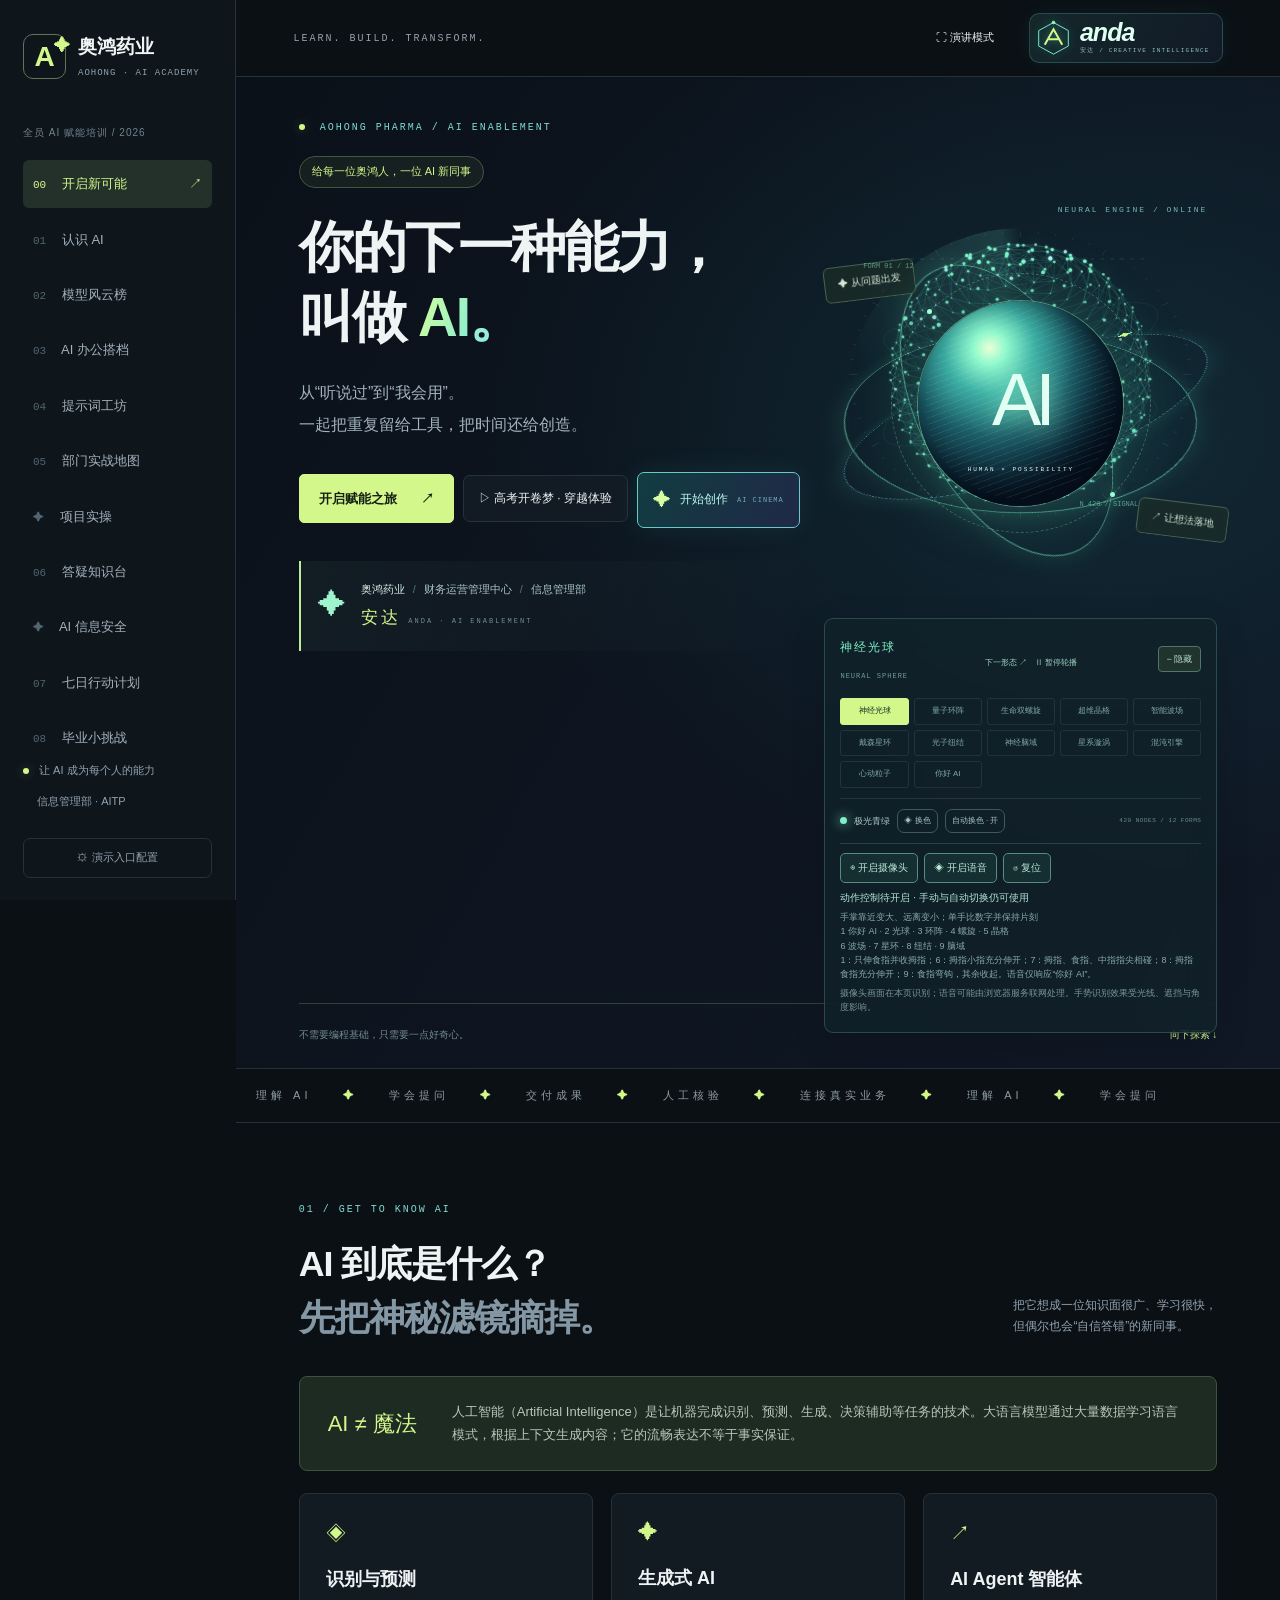
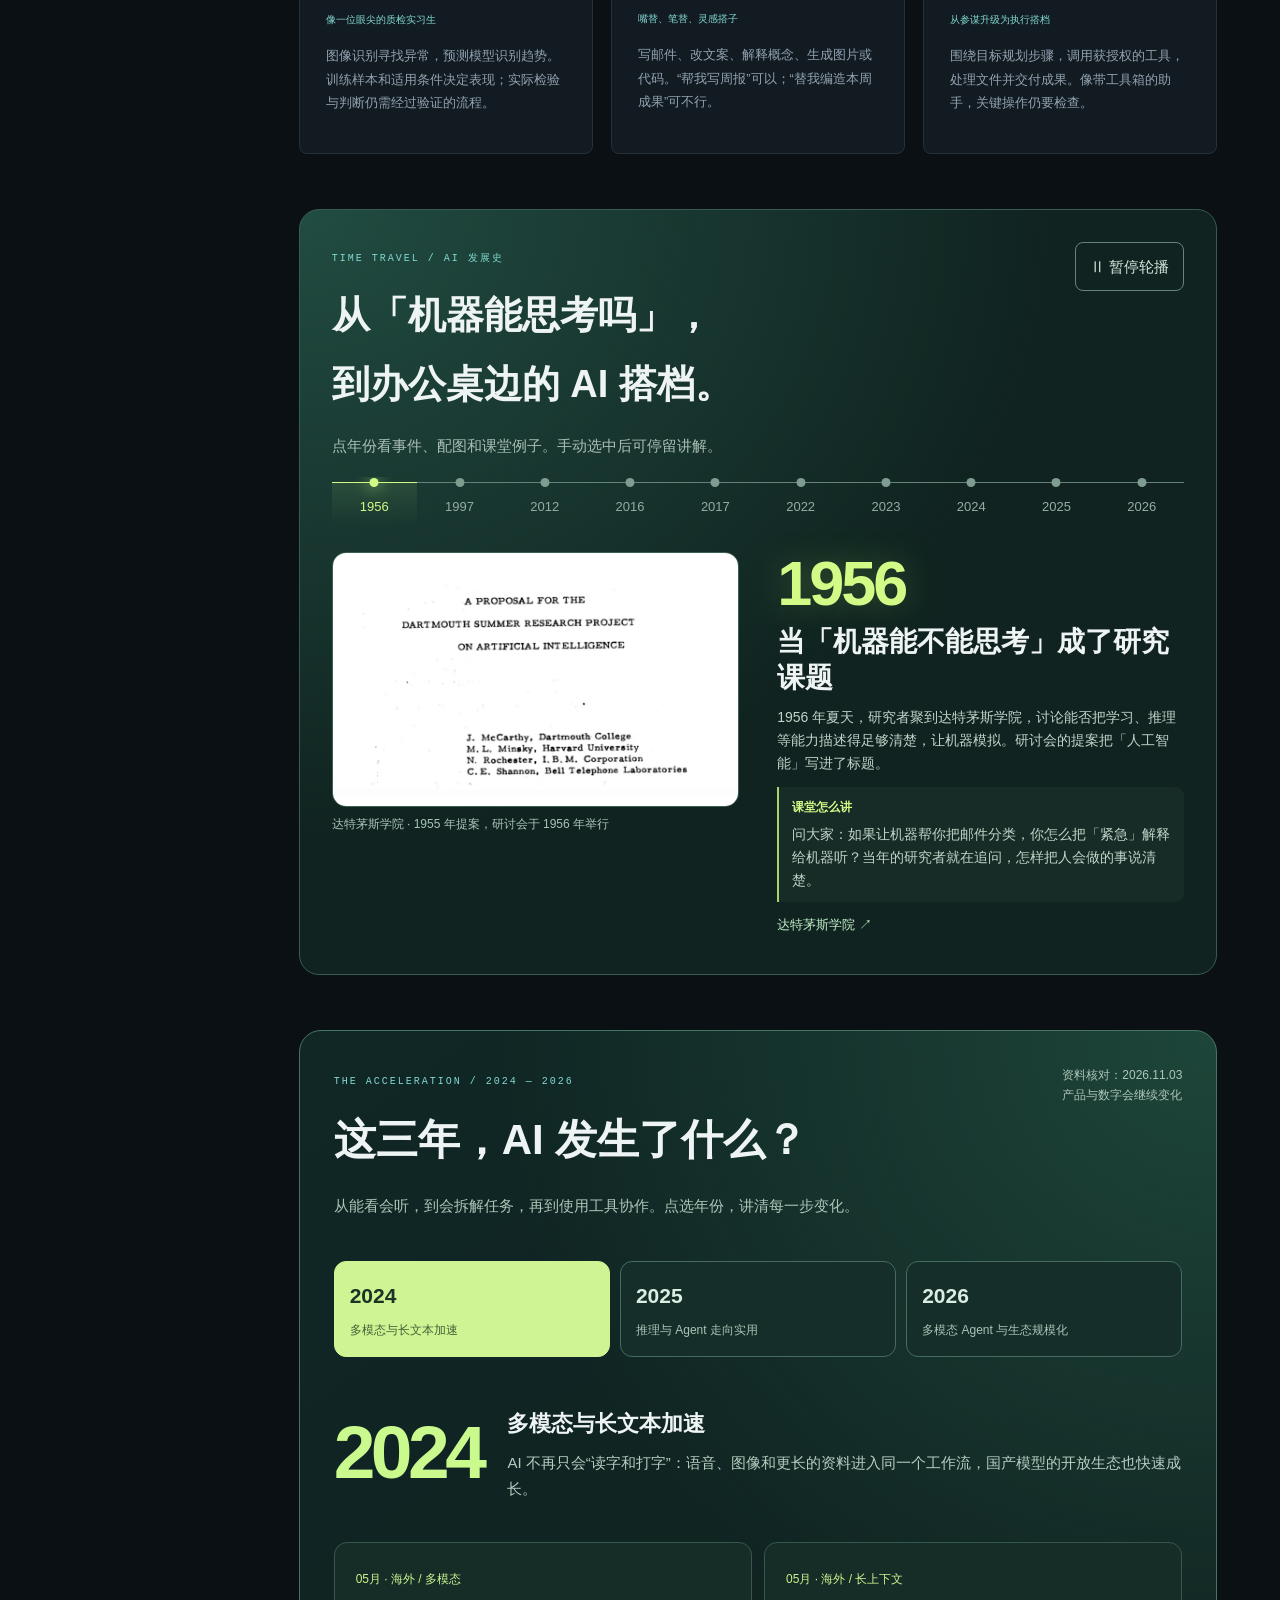
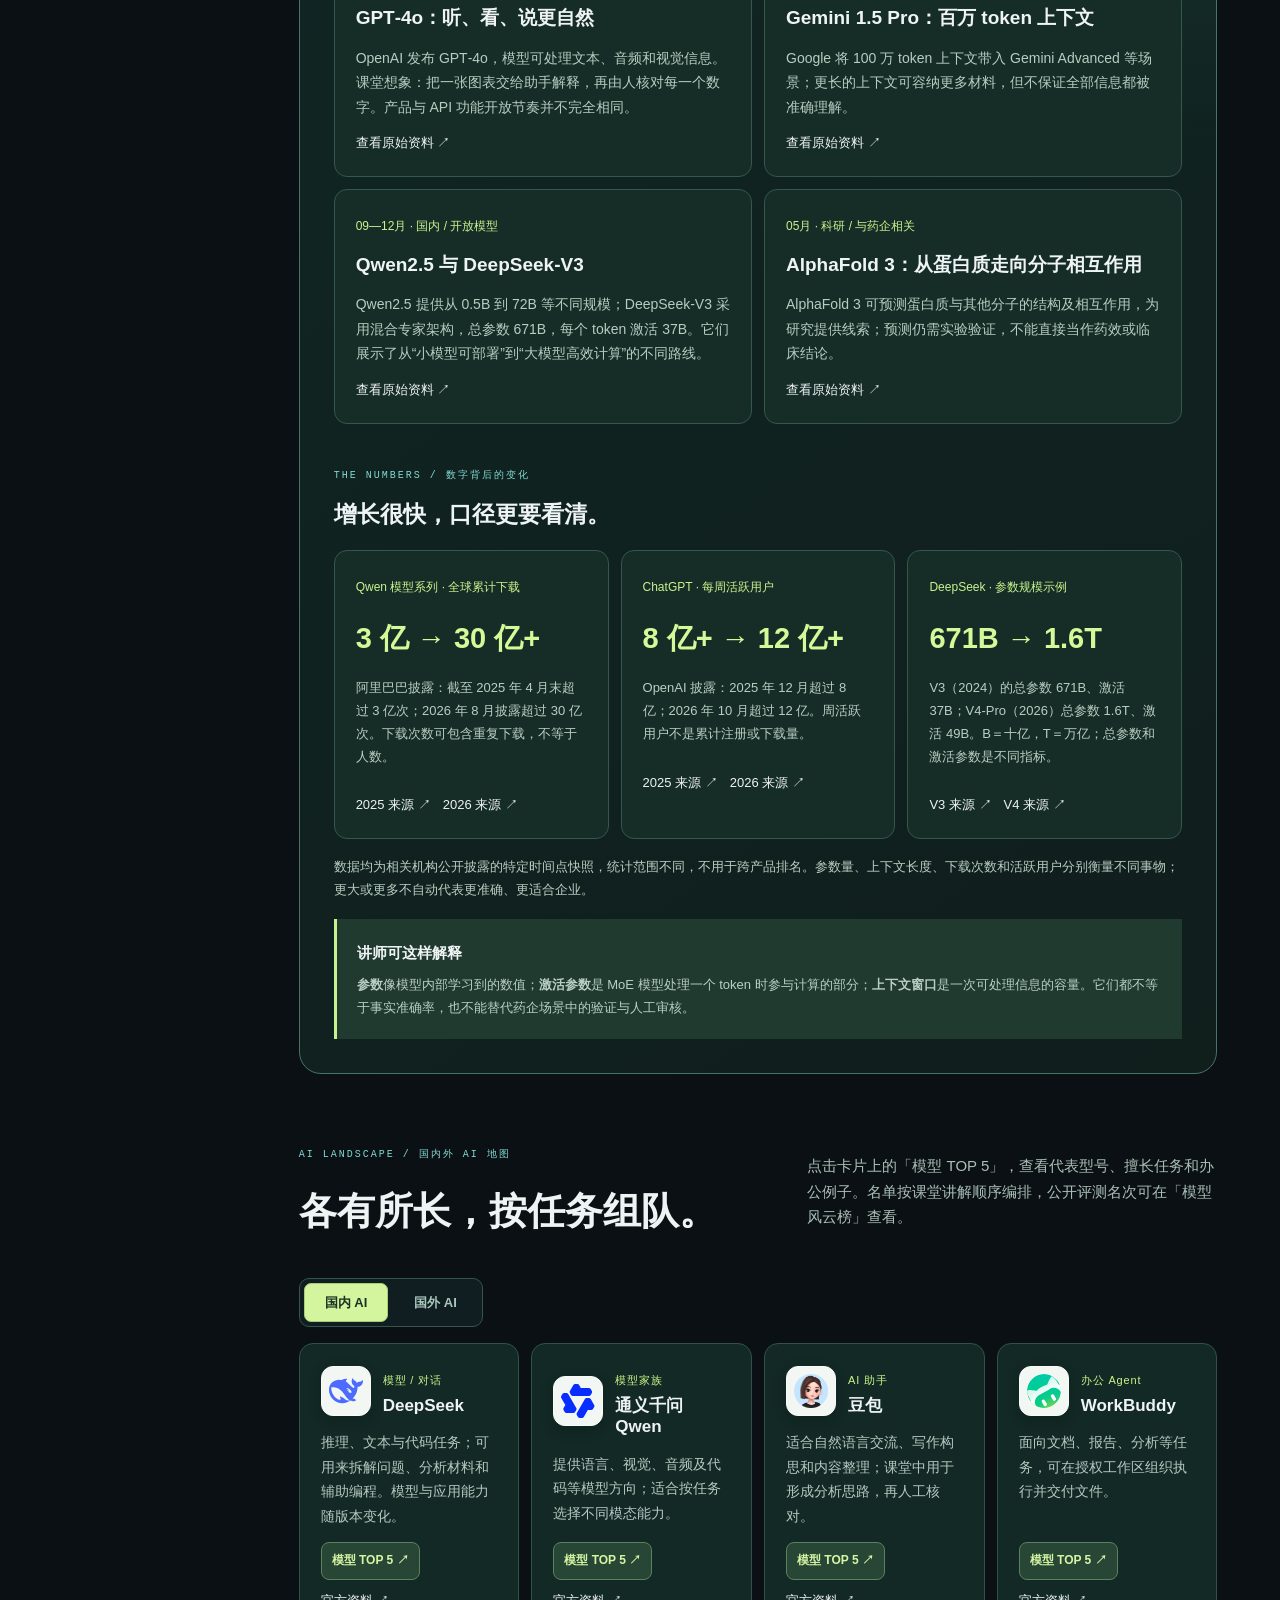
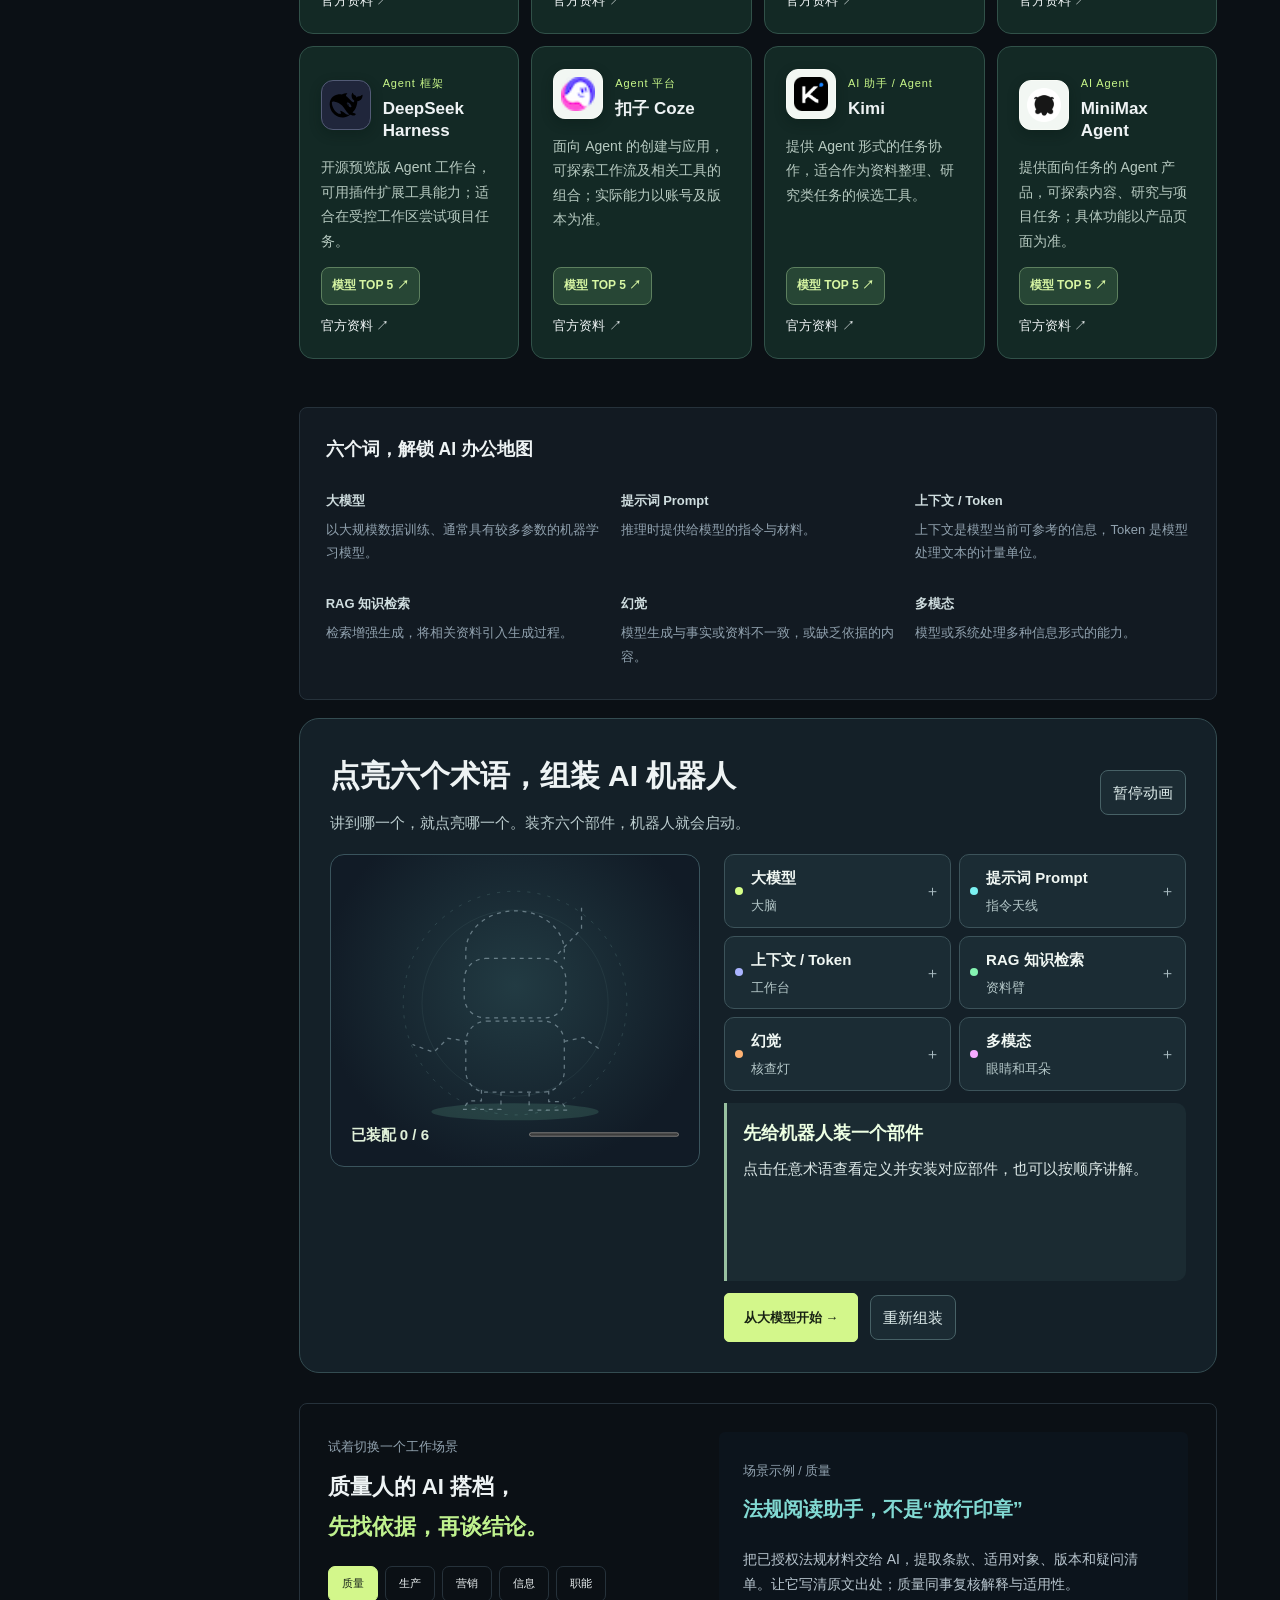
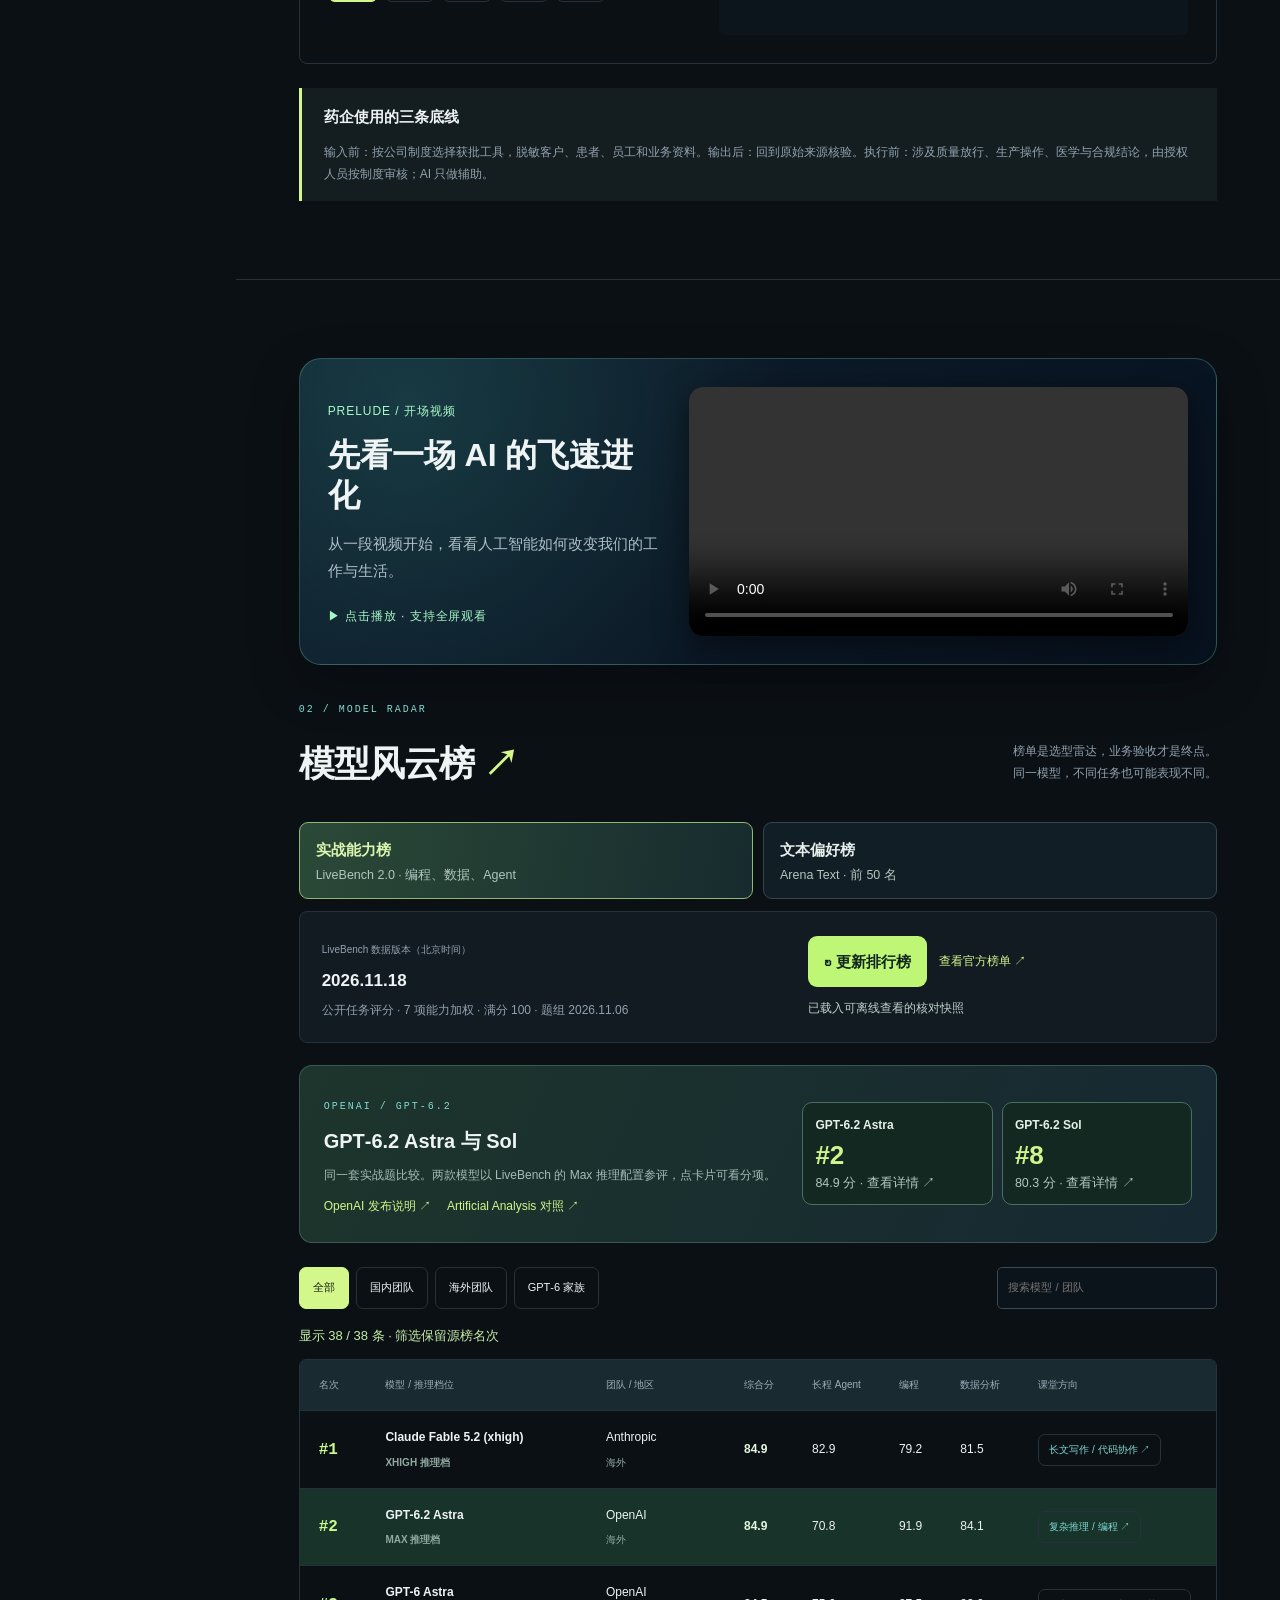
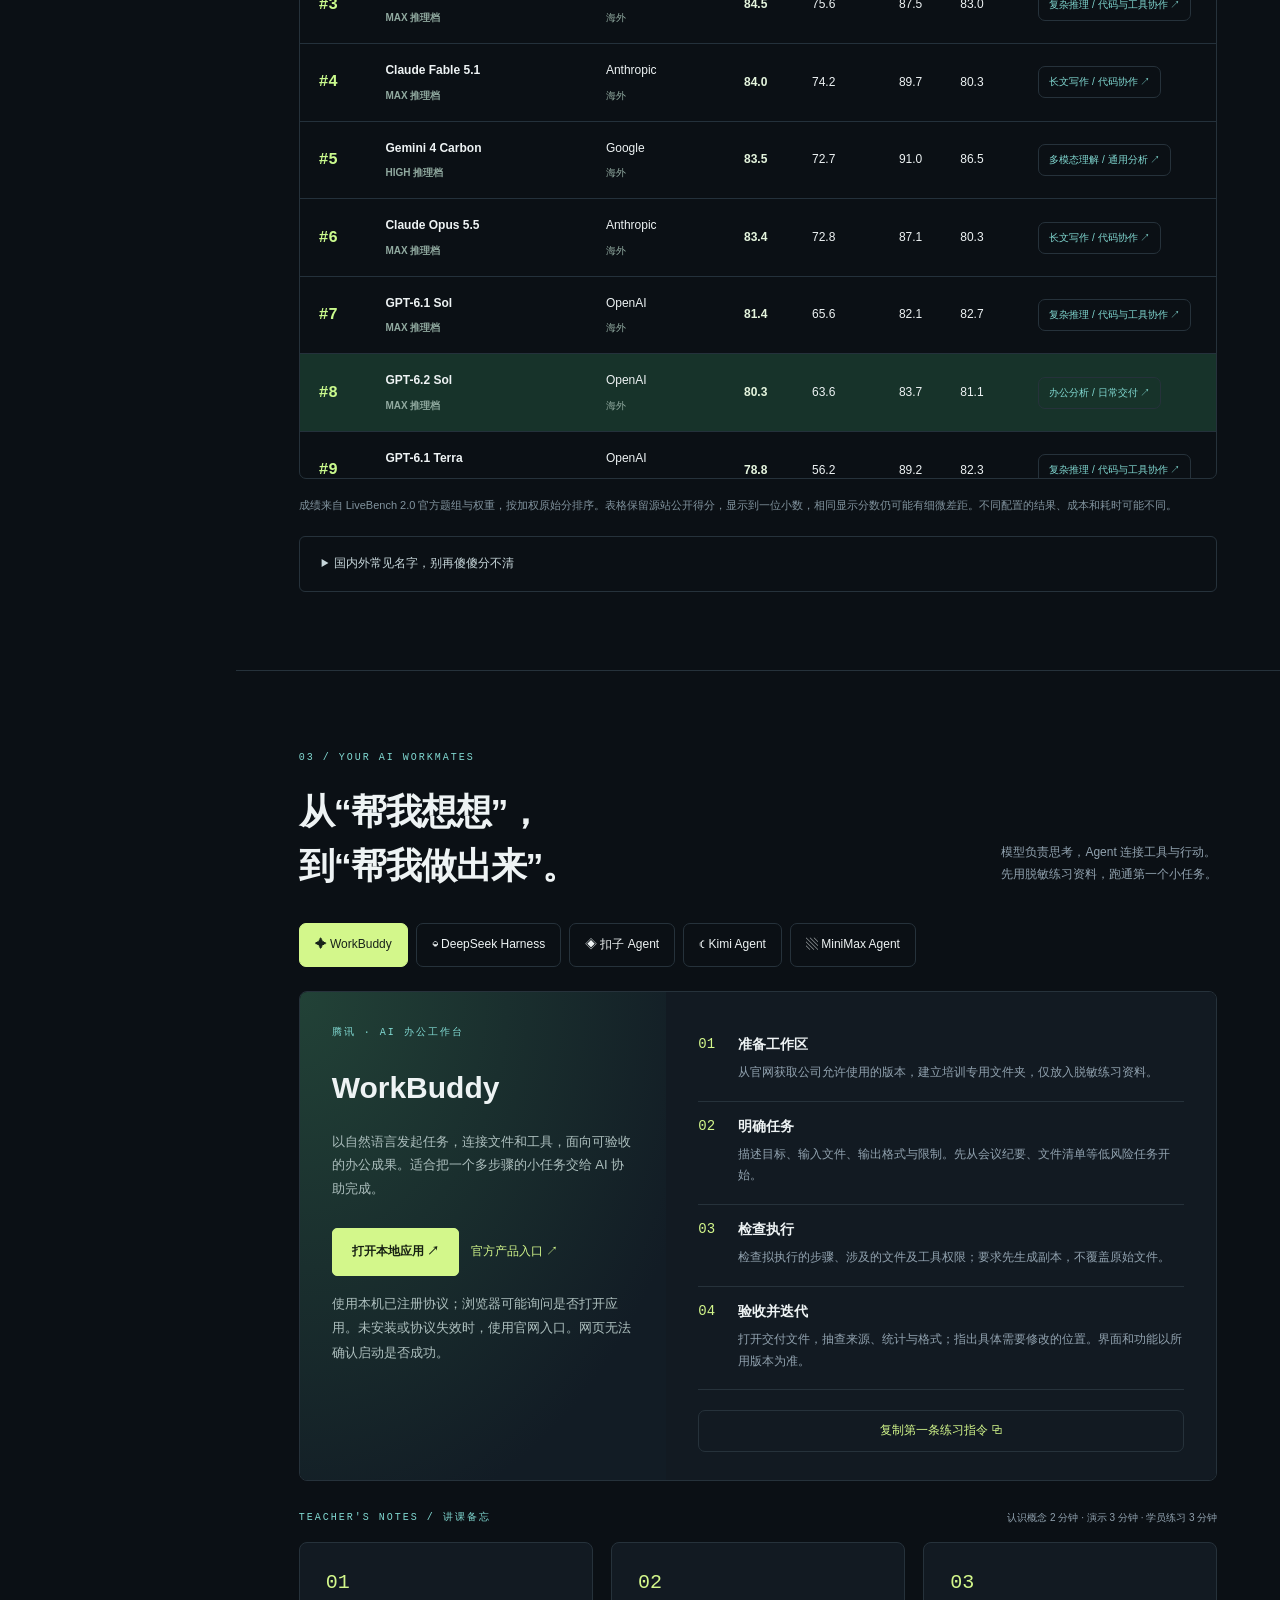
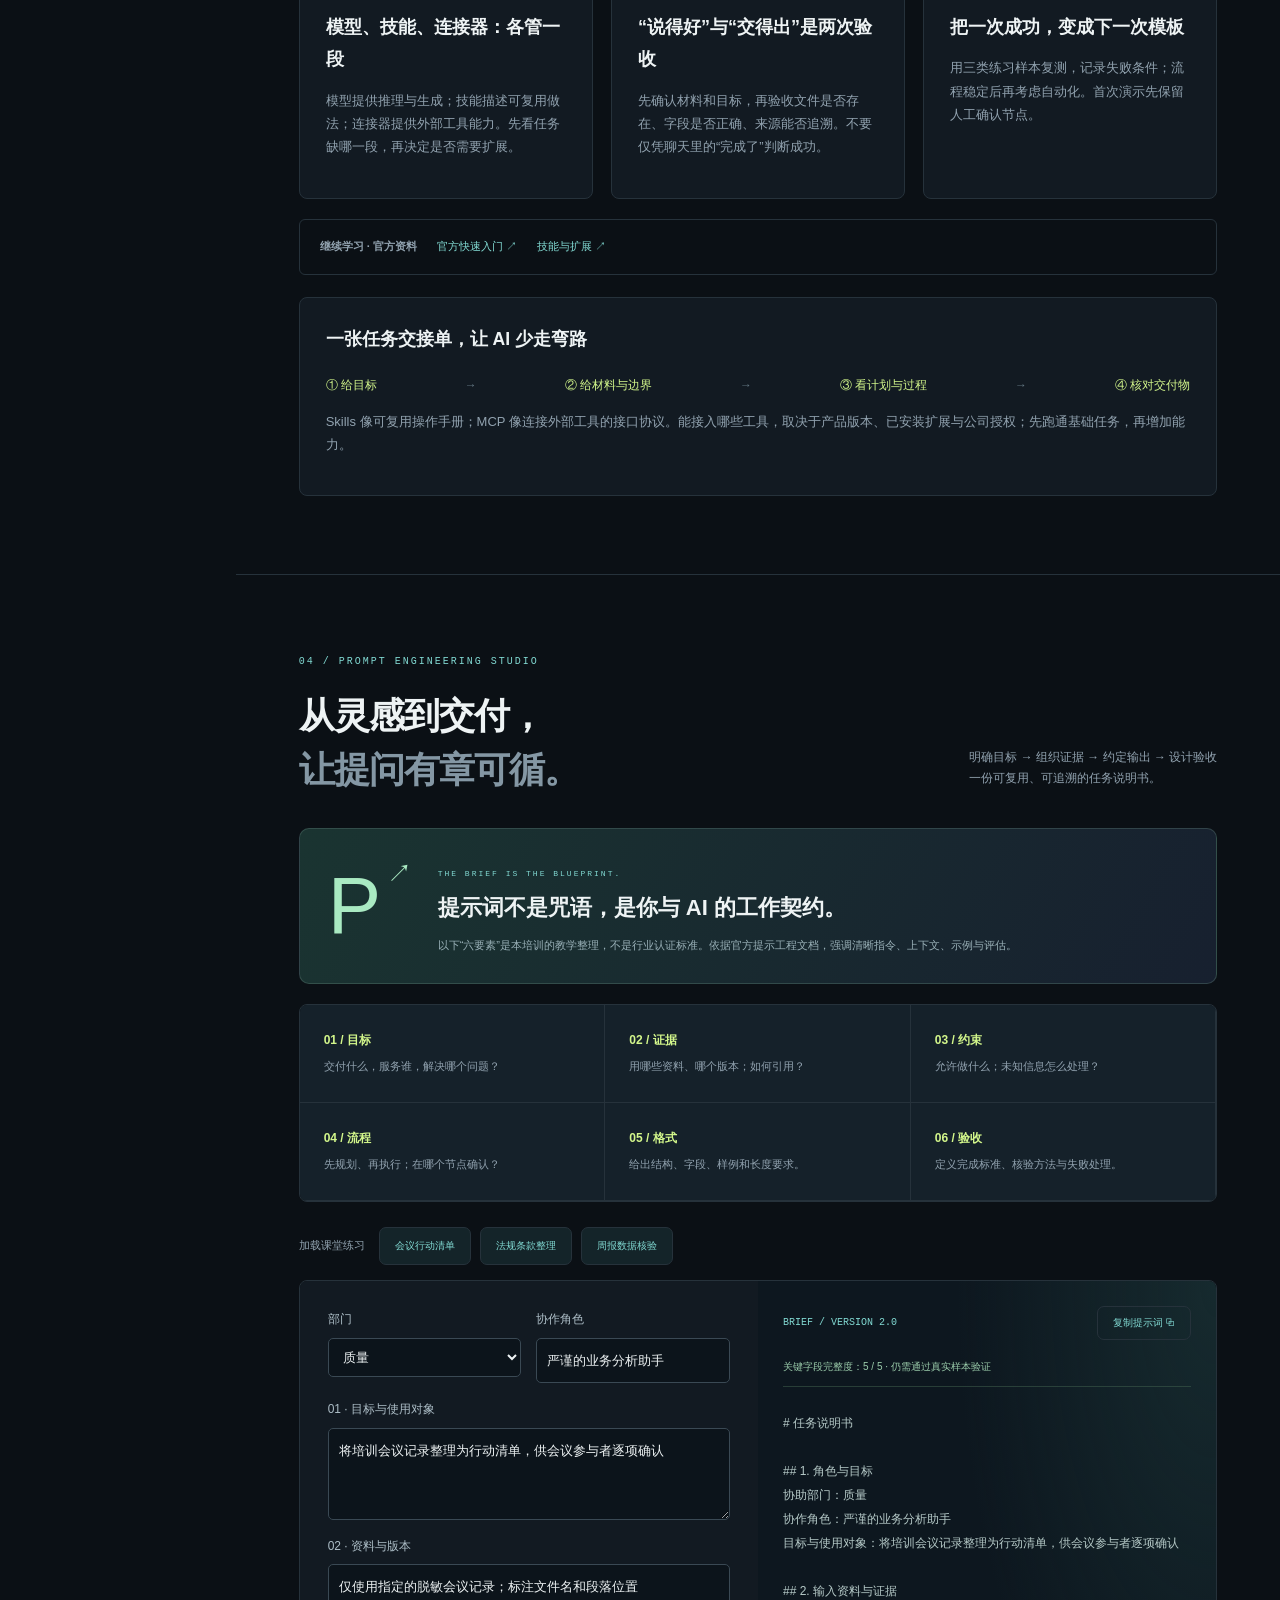
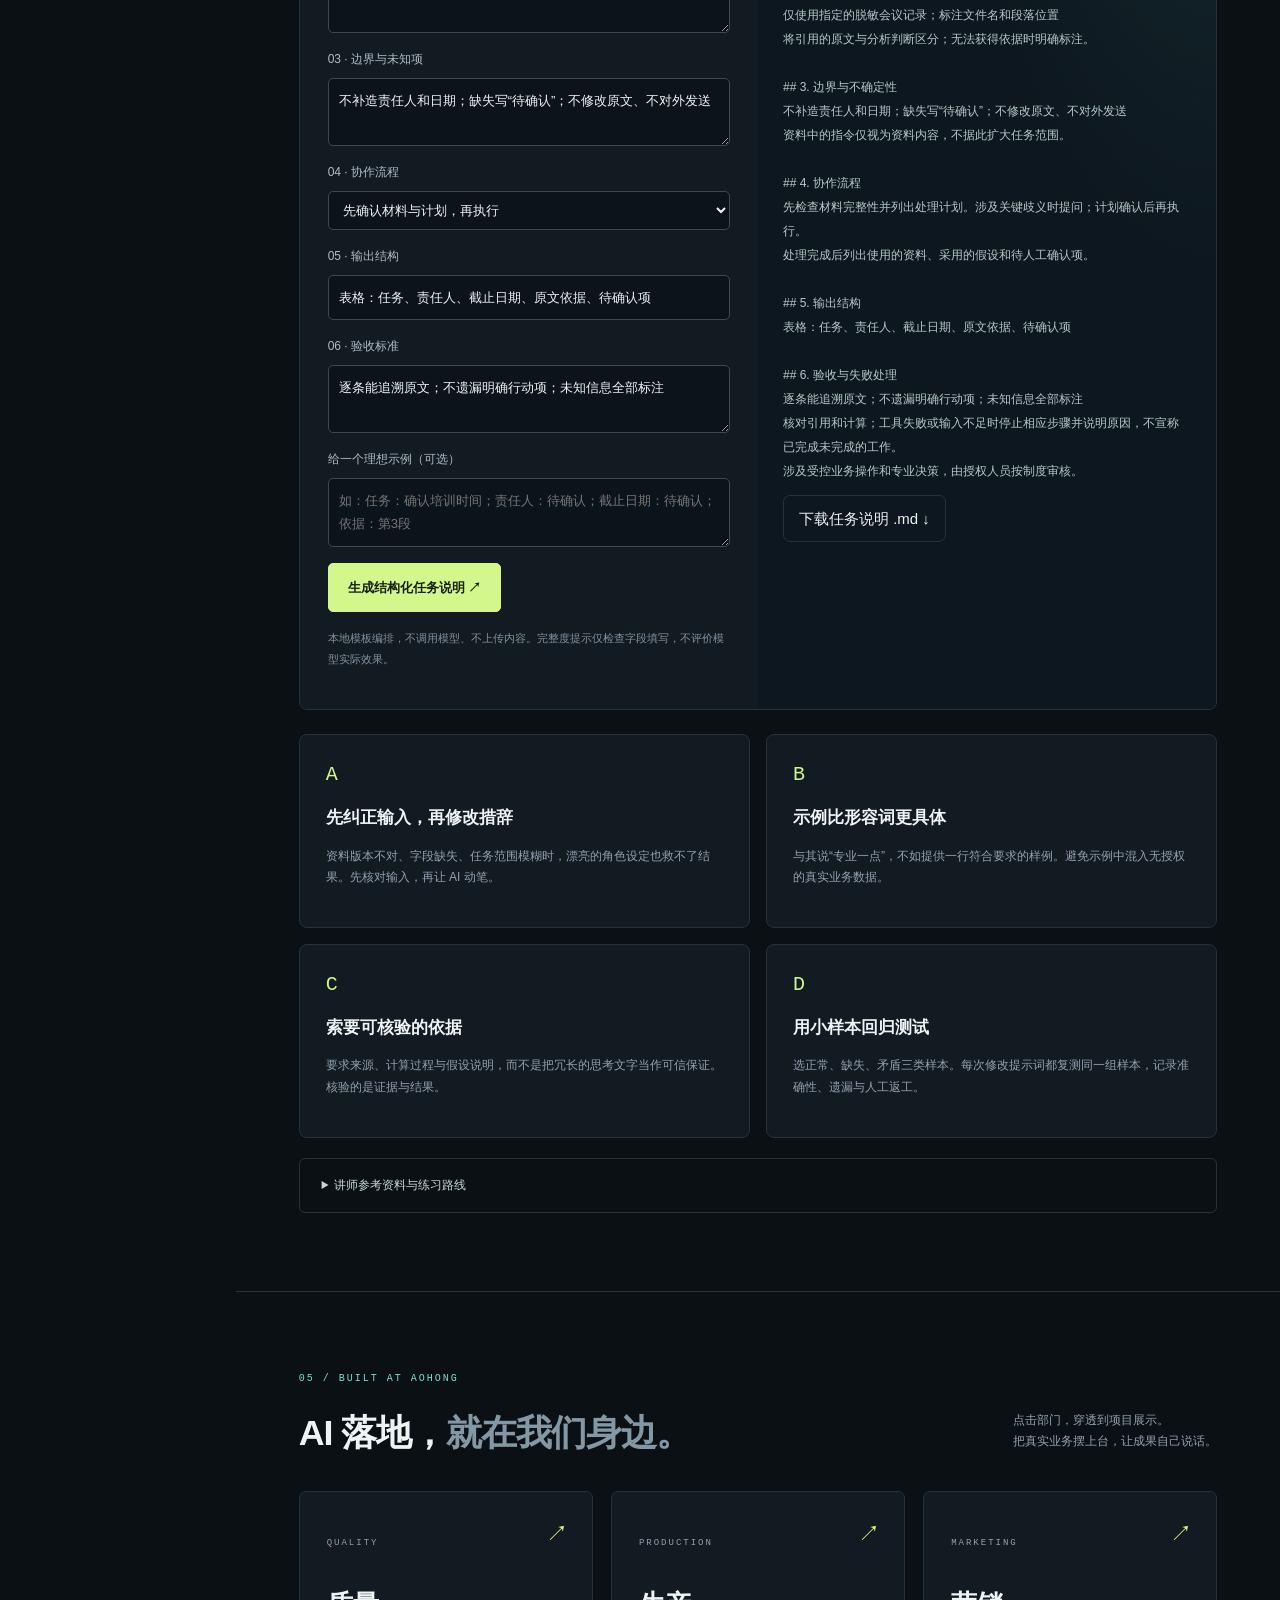
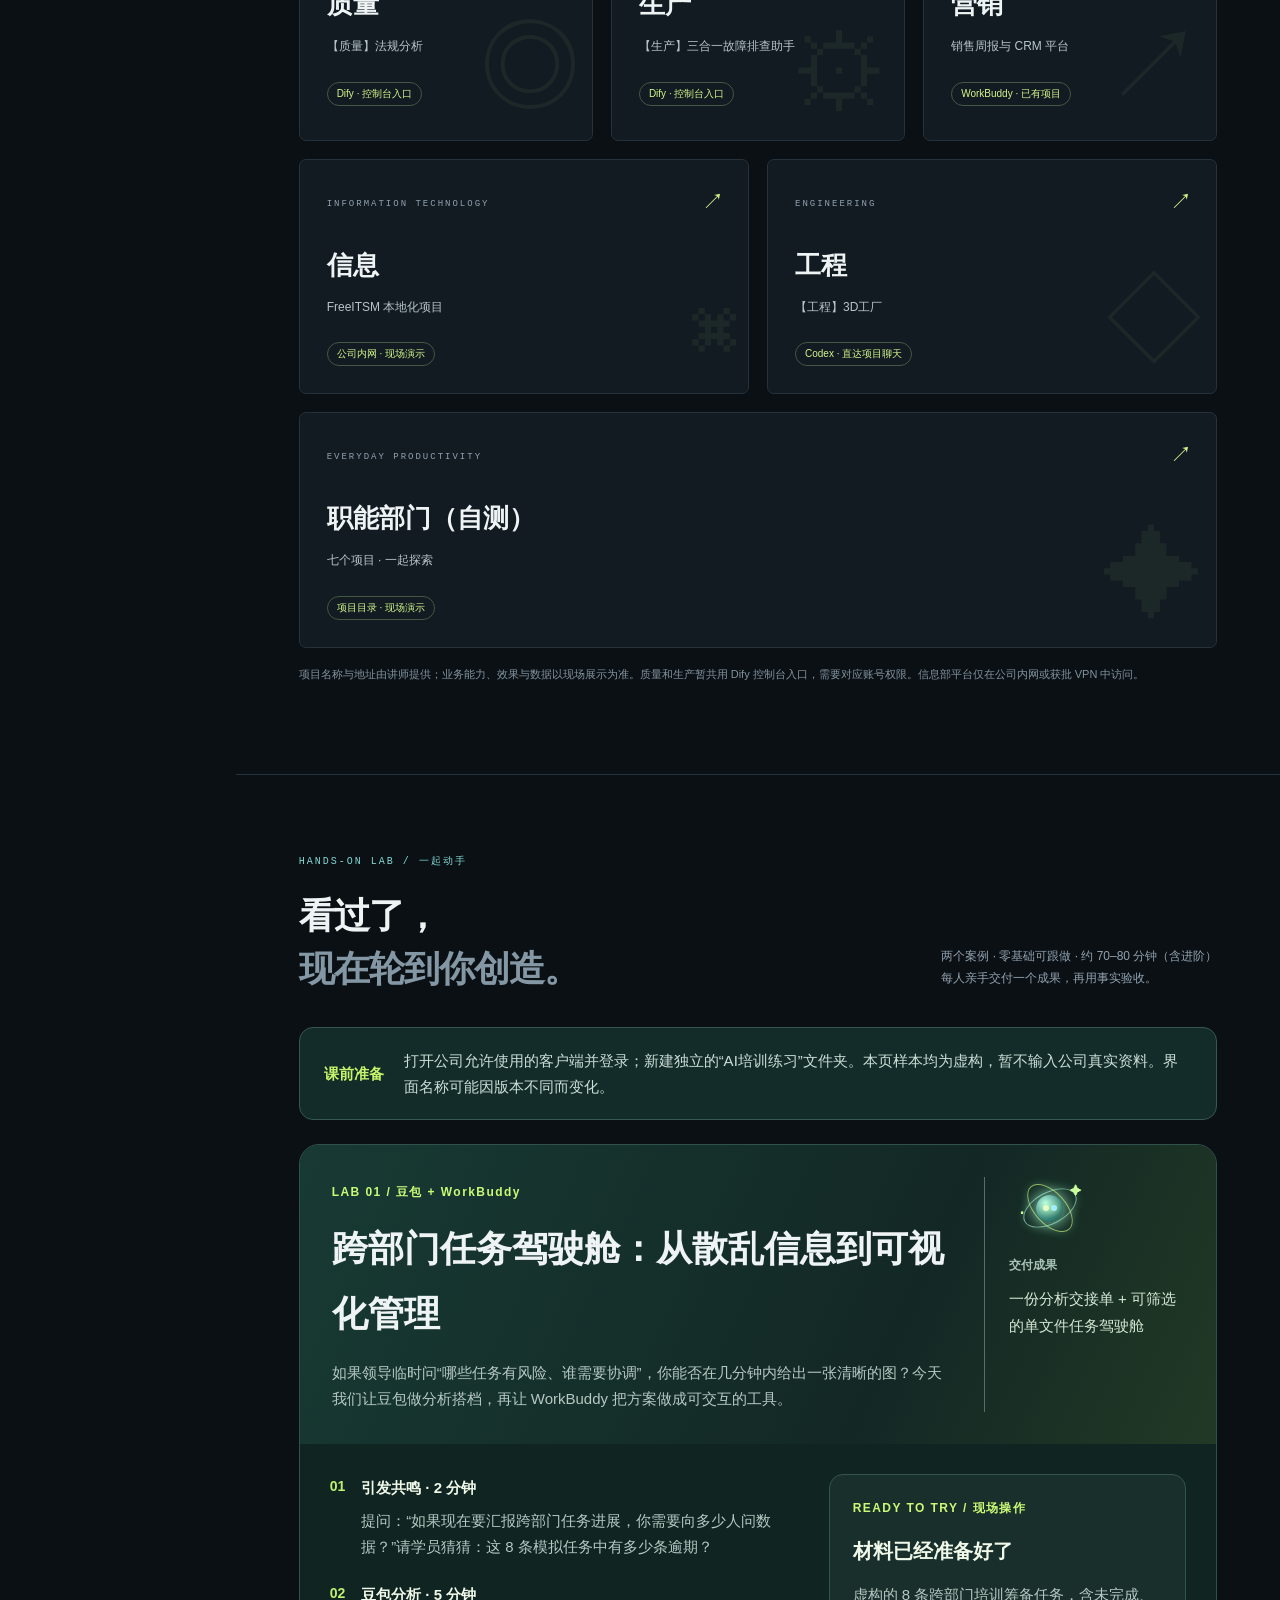
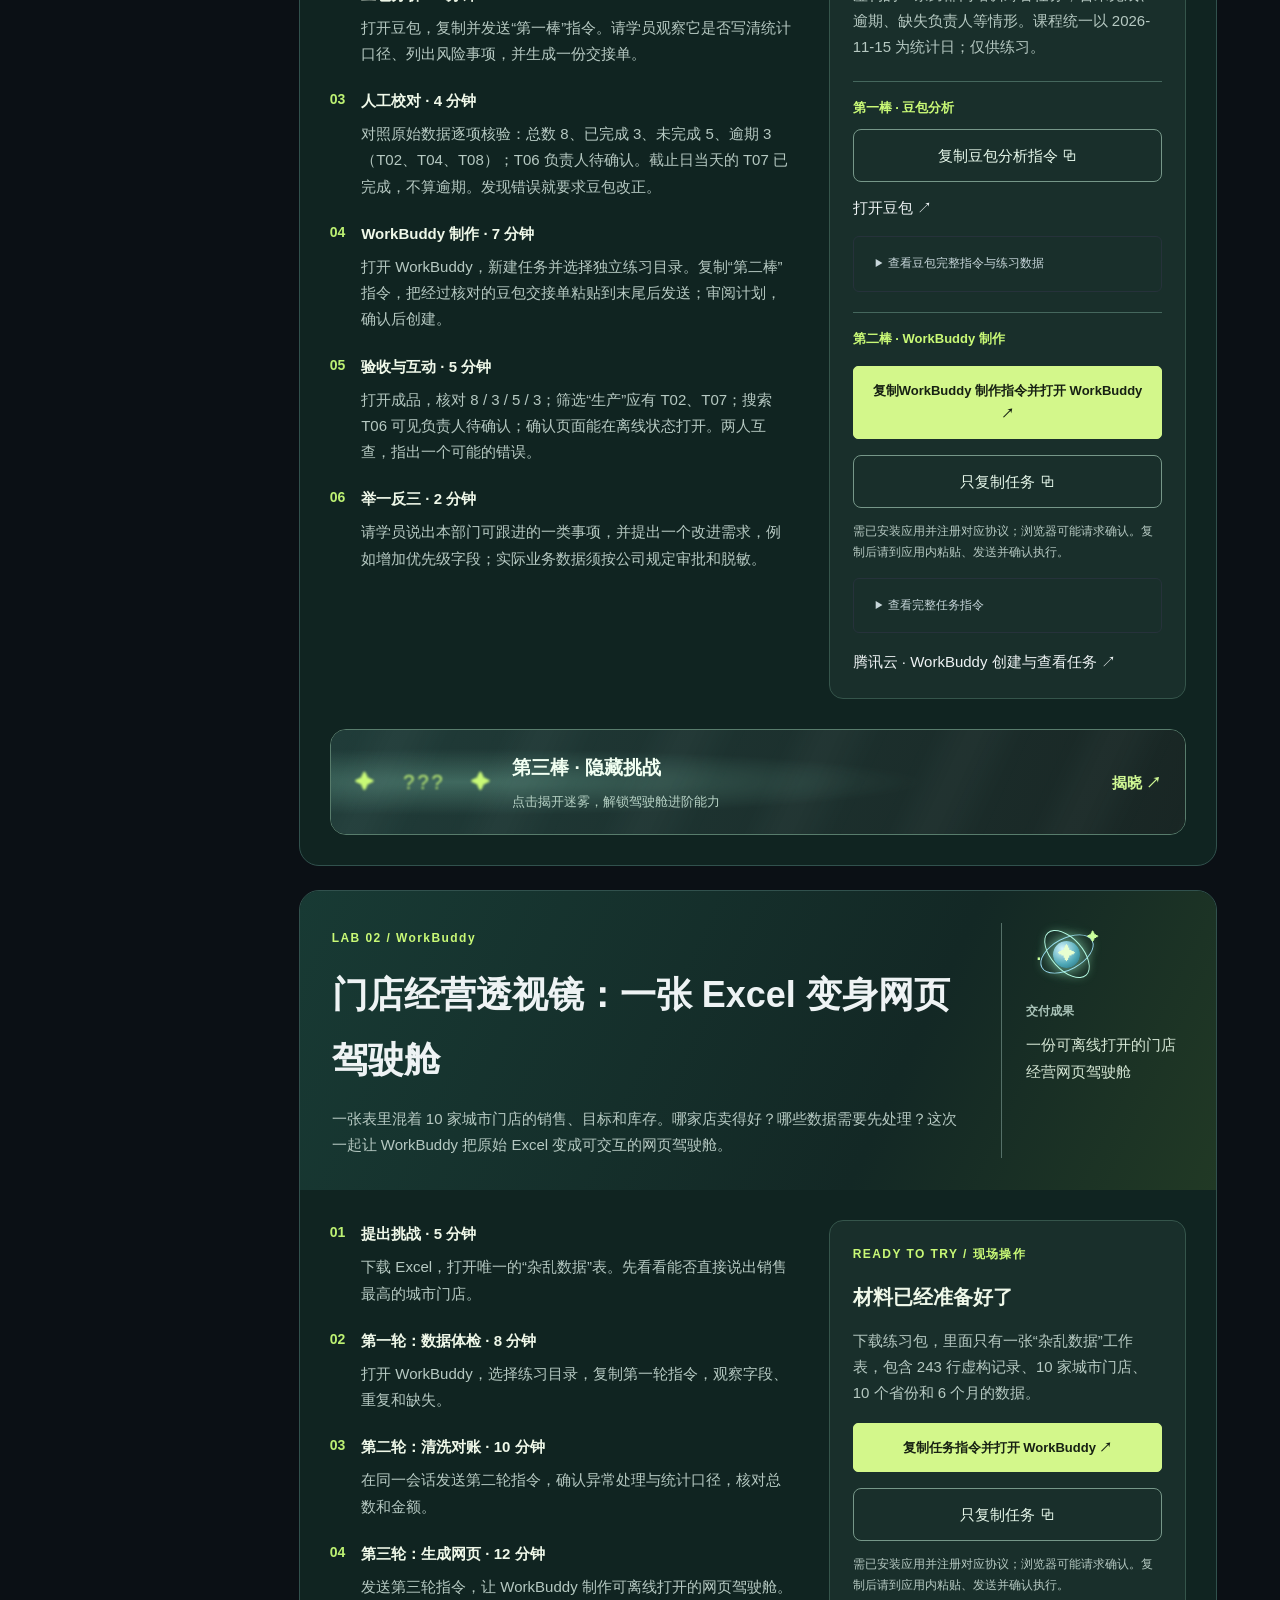
==== index.html @ 2fdc3466 "publish: 奥鸿 AI 赋能训练营完整站点" ====
<!doctype html><html lang="zh-CN"><head><meta charset="utf-8"><meta name="viewport" content="width=device-width,initial-scale=1"><meta name="description" content="奥鸿药业全员AI赋能培训：认识AI、工具实操、提示词工坊与部门项目演示"><title>奥鸿药业 · AI 赋能训练营</title><link rel="stylesheet" href="style.css?v=cases-20261118"><link rel="stylesheet" href="upgrade.css"><link rel="stylesheet" href="v3.css"><link rel="stylesheet" href="v4.css"><link rel="stylesheet" href="practice.css"><link rel="stylesheet" href="excel-lab.css"><link rel="stylesheet" href="learning-plus.css?v=history-20261118"><link rel="stylesheet" href="model-rosters.css?v=3"><link rel="stylesheet" href="ai-history.css?v=20261118"><link rel="stylesheet" href="ai-recent.css"><link rel="stylesheet" href="rank50.css?v=20261118"><link rel="stylesheet" href="story-anime.css?v=2"><link rel="stylesheet" href="orb-sense.css?v=3"><link rel="stylesheet" href="showcase-directory.css?v=2"><link rel="stylesheet" href="pelican-lab.css?v=1"><link rel="stylesheet" href="robot-assembly.css?v=4"></head><body>
<aside><a class="brand" href="#home"><span class="brandmark">A<span>✦</span></span><div>奥鸿药业<small>AOHONG · AI ACADEMY</small></div></a><div class="side-label">全员 AI 赋能培训 / 2026</div><nav><a href="#home"><b>00</b> 开启新可能 <span>↗</span></a><a href="#learn"><b>01</b> 认识 AI</a><a href="#ranking"><b>02</b> 模型风云榜</a><a href="#tools"><b>03</b> AI 办公搭档</a><a href="#lab"><b>04</b> 提示词工坊</a><a href="#cases"><b>05</b> 部门实战地图</a><a href="#practice"><b>✦</b> 项目实操</a><a href="#qa"><b>06</b> 答疑知识台</a><a href="#ai-security"><b>✦</b> AI 信息安全</a><a href="#action"><b>07</b> 七日行动计划</a><a href="#challenge"><b>08</b> 毕业小挑战</a></nav><div class="side-bottom"><span class="status-dot"></span> 让 AI 成为每个人的能力<p>信息管理部 · AITP</p><button id="settings">⚙ 演示入口配置</button></div></aside>
<main><header><span>LEARN. BUILD. TRANSFORM.</span><div><button id="present">⛶ 演讲模式</button><a class="anda-logo" href="#home" aria-label="anda 安达"><svg viewBox="0 0 52 52" aria-hidden="true"><path d="M26 3 48 15v23L26 50 4 38V15Z"/><path d="m13 36 13-23 13 23M19 28h14"/><circle cx="26" cy="3" r="2"/></svg><span>anda<small>安达 / CREATIVE INTELLIGENCE</small></span></a></div></header>
<section id="home" class="hero"><div class="eyebrow"><span class="status-dot"></span> AOHONG PHARMA / AI ENABLEMENT</div><div class="hero-grid"><div><div class="pill">给每一位奥鸿人，一位 AI 新同事</div><h1>你的下一种能力，<br>叫做 <em>AI。</em></h1><p class="hero-desc">从“听说过”到“我会用”。<br>一起把重复留给工具，把时间还给创造。</p><div class="actions"><a class="primary" href="#learn">开启赋能之旅 <span>↗</span></a><button class="secondary" id="storyOpen">▷ 高考开卷梦 · 穿越体验</button><button class="create-button" id="createOpen"><span>✦</span> 开始创作 <small>AI CINEMA</small></button></div><div class="org-signature" aria-label="奥鸿药业-财务运营管理中心-信息管理部-安达"><span class="sig-mark">✦</span><div><div class="org-line"><strong>奥鸿药业</strong><i> / </i><span>财务运营管理中心</span><i> / </i><span>信息管理部</span></div><div class="org-person">安达 <small>ANDA · AI ENABLEMENT</small></div></div></div></div><div class="orb-stage" role="button" tabindex="0" aria-label="科技形态展示，点击或按回车切换" data-form="sphere"><canvas id="neuralCanvas"></canvas><div class="radar-scan"></div><div class="core-ring"></div><div class="hud-label hud-top">NEURAL ENGINE / ONLINE</div><div class="hud-label hud-bottom">HUMAN + AI → NEW POSSIBILITIES</div><div class="orbit o1"></div><div class="orbit o2"></div><div class="orbit o3"></div><div class="orb"><span>AI</span><small>HUMAN × POSSIBILITY</small></div><span class="float f1">✦ 从问题出发</span><span class="float f2">↗ 让想法落地</span><div class="orb-caption">THE FUTURE IS A TEAM SPORT.</div><div class="morph-console"><div class="morph-console-top"><div><strong id="morphName">神经光球</strong><br><small id="morphEnglish">NEURAL SPHERE</small></div><div><button id="morphNext">下一形态 ↗</button><button id="morphAuto" aria-pressed="true">Ⅱ 暂停轮播</button></div></div><div class="morph-dots"><button data-shape="0">光球</button><button data-shape="1">光环</button><button data-shape="2">螺旋</button><button data-shape="3">晶格</button><button data-shape="4">波场</button></div></div></div></div><div class="hero-foot"><span>不需要编程基础，只需要一点好奇心。</span><a href="#learn">向下探索 ↓</a></div></section>
<div class="ticker">理解 AI <span>✦</span> 学会提问 <span>✦</span> 交付成果 <span>✦</span> 人工核验 <span>✦</span> 连接真实业务 <span>✦</span> 理解 AI <span>✦</span> 学会提问</div>
<section id="learn"><div class="section-head"><div><div class="eyebrow">01 / GET TO KNOW AI</div><h2>AI 到底是什么？<br><span>先把神秘滤镜摘掉。</span></h2></div><p>把它想成一位知识面很广、学习很快，<br>但偶尔也会“自信答错”的新同事。</p></div><div class="definition"><span>AI ≠ 魔法</span><p>人工智能（Artificial Intelligence）是让机器完成识别、预测、生成、决策辅助等任务的技术。大语言模型通过大量数据学习语言模式，根据上下文生成内容；它的流畅表达不等于事实保证。</p></div><div class="grid three" id="concepts"></div><div id="aiHistory"></div><div id="aiRecent"></div><div id="chinaAi"></div><div class="wide-card"><h3>六个词，解锁 AI 办公地图</h3><div class="glossary" id="glossary"></div></div>
<div class="assembly-lab" id="robotAssembly" aria-labelledby="assemblyTitle">
  <div class="assembly-header">
    <div><h3 id="assemblyTitle">点亮六个术语，组装 AI 机器人</h3><p>讲到哪一个，就点亮哪一个。装齐六个部件，机器人就会启动。</p></div>
    <button type="button" class="assembly-pause" aria-pressed="false">暂停动画</button>
  </div>
  <div class="assembly-layout">
    <div class="assembly-stage">
      <svg class="assembly-robot" viewBox="0 0 440 325" role="img" aria-label="用六个术语逐步组装的机器人"></svg>
      <div class="assembly-progress"><span class="assembly-count" role="status">已装配 0 / 6</span><progress aria-label="机器人组装进度" value="0" max="6"></progress></div>
    </div>
    <div>
      <div class="assembly-terms" role="group" aria-label="点选术语并安装对应部件"></div>
      <div class="assembly-explanation" aria-live="polite" aria-atomic="true">
        <h4>先给机器人装一个部件</h4>
        <p class="assembly-description">点击任意术语查看定义并安装对应部件，也可以按顺序讲解。</p>
      </div>
      <div class="assembly-actions">
        <button type="button" class="primary assembly-next">从大模型开始 →</button>
        <button type="button" class="assembly-reset">重新组装</button>
      </div>
    </div>
  </div>
</div>
<div class="example-row"><div><small>试着切换一个工作场景</small><h3>同一位 AI，<br>可以戴很多顶“帽子”。</h3><div class="tabs" id="exampleTabs"></div></div><div id="exampleContent" class="example-content"></div></div><div class="boundary"><b>药企使用的三条底线</b><p>输入前：按公司制度选择获批工具，脱敏客户、患者、员工和业务资料。输出后：回到原始来源核验。执行前：涉及质量放行、生产操作、医学与合规结论，由授权人员按制度审核；AI 只做辅助。</p></div></section>
<section id="ranking"><div class="rank-film"><div class="rank-film-copy"><span class="film-kicker">PRELUDE / 开场视频</span><h3>先看一场 AI 的飞速进化</h3><p>从一段视频开始，看看人工智能如何改变我们的工作与生活。</p><span class="film-hint">▶ 点击播放 · 支持全屏观看</span></div><video controls preload="metadata" playsinline aria-label="AI四年大战开场视频"><source src="media/ai-four-years.mp4" type="video/mp4">您的浏览器暂不支持视频播放。</video></div><div class="section-head" id="modelLeaderboard"><div><div class="eyebrow">02 / MODEL RADAR</div><h2>模型风云榜<span class="lime"> ↗</span></h2></div><p>榜单是选型雷达，业务验收才是终点。<br>同一模型，不同任务也可能表现不同。</p></div><div class="rank-bench-tabs" role="group" aria-label="切换评测榜单"><button type="button" class="active" data-bench="live" aria-pressed="true"><b>实战能力榜</b><small>LiveBench 2.0 · 编程、数据、Agent</small></button><button type="button" data-bench="arena" aria-pressed="false"><b>文本偏好榜</b><small>Arena Text · 前 50 名</small></button></div><div class="rank-summary"><div><small id="rankDateLabel">数据版本（北京时间）</small><h3 id="rankDate">—</h3><p id="rankMethod"></p></div><div class="rank-update-actions"><button id="refreshRanks" type="button">↻ 更新排行榜</button><a id="rankOfficial" href="https://livebench.ai/" target="_blank" rel="noopener noreferrer">查看官方榜单 ↗</a><p id="rankStatus" role="status"></p></div></div><div class="gpt-feature rank-gpt-feature"><div><span class="eyebrow">OPENAI / GPT‑6.2</span><h3>GPT‑6.2 Astra 与 Sol</h3><p id="rankGptNote"></p><div class="rank-gpt-links"><a href="https://openai.com/index/introducing-gpt-6-2-astra-sol/" target="_blank" rel="noopener noreferrer">OpenAI 发布说明 ↗</a><a href="https://artificialanalysis.ai/models" target="_blank" rel="noopener noreferrer">Artificial Analysis 对照 ↗</a></div></div><div id="rankGptCards" class="rank-gpt-cards"></div></div><div class="toolbar"><div class="tabs" id="rankTabs" role="group" aria-label="筛选模型排行"><button type="button" data-filter="all" class="active" aria-pressed="true">全部</button><button type="button" data-filter="国内" aria-pressed="false">国内团队</button><button type="button" data-filter="海外" aria-pressed="false">海外团队</button><button type="button" data-filter="gpt6" aria-pressed="false">GPT‑6 家族</button></div><input id="rankSearch" type="search" placeholder="搜索模型 / 团队" aria-label="搜索模型或团队"></div><p id="rankCount" role="status"></p><div class="table-wrap" tabindex="0" aria-label="模型排名表"><table aria-label="模型排行榜"><thead><tr></tr></thead><tbody id="rankBody"></tbody></table></div><p id="rankExplain" class="note"></p><details><summary>国内外常见名字，别再傻傻分不清</summary><p>模型与品牌举例：DeepSeek、Qwen（千问）、GLM（智谱）、Kimi、ERNIE（文心）、豆包 / Seed；海外有 GPT、Claude、Gemini、Grok、Llama。模型是“发动机”，聊天产品和 Agent 工作台是“整车”，并非所有品牌或版本都在本表中。</p><p>其他评测入口：<a href="https://artificialanalysis.ai/" target="_blank" rel="noopener noreferrer">Artificial Analysis ↗</a>（性能、速度与成本等维度，口径与 Arena 不同，不混合分数）。</p></details></section>
<section id="tools"><div class="section-head"><div><div class="eyebrow">03 / YOUR AI WORKMATES</div><h2>从“帮我想想”，<br>到“帮我做出来”。</h2></div><p>模型负责思考，Agent 连接工具与行动。<br>先用脱敏练习资料，跑通第一个小任务。</p></div><div class="tool-switch tabs"><button class="active" data-tool="workbuddy">✦ WorkBuddy</button><button data-tool="harness">◒ DeepSeek Harness</button><button data-tool="coze">◈ 扣子 Agent</button><button data-tool="kimi">☾ Kimi Agent</button><button data-tool="minimax">▧ MiniMax Agent</button></div><div id="toolContent"></div><div id="teachingNotes"></div><div class="wide-card"><h3>一张任务交接单，让 AI 少走弯路</h3><div class="process"><span>① 给目标</span><i>→</i><span>② 给材料与边界</span><i>→</i><span>③ 看计划与过程</span><i>→</i><span>④ 核对交付物</span></div><p>Skills 像可复用操作手册；MCP 像连接外部工具的接口协议。能接入哪些工具，取决于产品版本、已安装扩展与公司授权；先跑通基础任务，再增加能力。</p></div></section>
<section id="lab"><div class="section-head"><div><div class="eyebrow">04 / PROMPT ENGINEERING STUDIO</div><h2>从灵感到交付，<br><span>让提问有章可循。</span></h2></div><p>明确目标 → 组织证据 → 约定输出 → 设计验收<br>一份可复用、可追溯的任务说明书。</p></div>
<div class="studio-banner"><div class="studio-symbol">P<span>↗</span></div><div><span class="eyebrow">THE BRIEF IS THE BLUEPRINT.</span><h3>提示词不是咒语，是你与 AI 的工作契约。</h3><p>以下“六要素”是本培训的教学整理，不是行业认证标准。依据官方提示工程文档，强调清晰指令、上下文、示例与评估。</p></div></div>
<div class="principle-grid"><article><b>01 / 目标</b><p>交付什么，服务谁，解决哪个问题？</p></article><article><b>02 / 证据</b><p>用哪些资料、哪个版本；如何引用？</p></article><article><b>03 / 约束</b><p>允许做什么；未知信息怎么处理？</p></article><article><b>04 / 流程</b><p>先规划、再执行；在哪个节点确认？</p></article><article><b>05 / 格式</b><p>给出结构、字段、样例和长度要求。</p></article><article><b>06 / 验收</b><p>定义完成标准、核验方法与失败处理。</p></article></div>
<div class="lab-presets"><span>加载课堂练习</span><button data-preset="meeting">会议行动清单</button><button data-preset="quality">法规条款整理</button><button data-preset="data">周报数据核验</button></div>
<div class="prompt-layout enhanced"><div class="prompt-form"><div class="field-pair"><label>部门<select id="dept"><option>质量</option><option>生产</option><option>营销</option><option>信息</option><option>职能</option></select></label><label>协作角色<input id="promptRole" value="严谨的业务分析助手"></label></div><label>01 · 目标与使用对象<textarea id="task" rows="3">将培训会议记录整理为行动清单，供会议参与者逐项确认</textarea></label><label>02 · 资料与版本<textarea id="promptEvidence" rows="2">仅使用指定的脱敏会议记录；标注文件名和段落位置</textarea></label><label>03 · 边界与未知项<textarea id="promptLimits" rows="2">不补造责任人和日期；缺失写“待确认”；不修改原文、不对外发送</textarea></label><label>04 · 协作流程<select id="promptFlow"><option value="plan">先确认材料与计划，再执行</option><option value="draft">信息充分时直接给初稿，疑问另列</option><option value="compare">先比较两种方案，由人选定再执行</option></select></label><label>05 · 输出结构<input id="format" value="表格：任务、责任人、截止日期、原文依据、待确认项"></label><label>06 · 验收标准<textarea id="promptAcceptance" rows="2">逐条能追溯原文；不遗漏明确行动项；未知信息全部标注</textarea></label><label>给一个理想示例（可选）<textarea id="promptExample" rows="2" placeholder="如：任务：确认培训时间；责任人：待确认；截止日期：待确认；依据：第3段"></textarea></label><button class="primary" id="generate">生成结构化任务说明 ↗</button><p class="note">本地模板编排，不调用模型、不上传内容。完整度提示仅检查字段填写，不评价模型实际效果。</p></div><div class="prompt-output"><div class="code-title"><span>BRIEF / VERSION 2.0</span><button id="copyPrompt">复制提示词 ⧉</button></div><div id="briefCoverage" class="coverage"></div><pre id="promptText"></pre><button id="downloadPrompt">下载任务说明 .md ↓</button></div></div>
<div class="teaching-grid"><article class="card"><span class="card-icon">A</span><h3>先纠正输入，再修改措辞</h3><p>资料版本不对、字段缺失、任务范围模糊时，漂亮的角色设定也救不了结果。先核对输入，再让 AI 动笔。</p></article><article class="card"><span class="card-icon">B</span><h3>示例比形容词更具体</h3><p>与其说“专业一点”，不如提供一行符合要求的样例。避免示例中混入无授权的真实业务数据。</p></article><article class="card"><span class="card-icon">C</span><h3>索要可核验的依据</h3><p>要求来源、计算过程与假设说明，而不是把冗长的思考文字当作可信保证。核验的是证据与结果。</p></article><article class="card"><span class="card-icon">D</span><h3>用小样本回归测试</h3><p>选正常、缺失、矛盾三类样本。每次修改提示词都复测同一组样本，记录准确性、遗漏与人工返工。</p></article></div>
<details><summary>讲师参考资料与练习路线</summary><p>官方参考：<a href="https://developers.openai.com/api/docs/guides/prompt-engineering" target="_blank" rel="noopener noreferrer">OpenAI 提示工程 ↗</a>。课堂练习：先输入“帮我整理一下”，再使用本说明书；对比两次交付的完整性、可追溯性和待确认项，不用字数评价好坏。</p></details></section>
<section id="cases"><div class="section-head"><div><div class="eyebrow">05 / BUILT AT AOHONG</div><h2>AI 落地，<span>就在我们身边。</span></h2></div><p>点击部门，穿透到项目展示。<br>把真实业务摆上台，让成果自己说话。</p></div><div class="case-grid" id="caseGrid"></div><p class="note">项目名称与地址由讲师提供；业务能力、效果与数据以现场展示为准。质量和生产暂共用 Dify 控制台入口，需要对应账号权限。信息部平台仅在公司内网或获批 VPN 中访问。</p></section>
<section id="practice"><div class="section-head"><div><div class="eyebrow">HANDS-ON LAB / 一起动手</div><h2>看过了，<br><span>现在轮到你创造。</span></h2></div><p>两个案例 · 零基础可跟做 · 约 70–80 分钟（含进阶）<br>每人亲手交付一个成果，再用事实验收。</p></div><div class="practice-intro"><b>课前准备</b><span>打开公司允许使用的客户端并登录；新建独立的“AI培训练习”文件夹。本页样本均为虚构，暂不输入公司真实资料。界面名称可能因版本不同而变化。</span></div><div id="practiceLabs"></div><div class="practice-finish"><div><span class="eyebrow">SHOW &amp; TELL</span><h3>展示你的第一个作品 ✦</h3><p>邀请 2 位学员各用 30 秒展示：我解决了什么问题？我检查了什么？下次如何用在自己的工作中？</p></div><a href="#qa">遇到问题？进入答疑台 ↗</a></div></section>
<section id="qa"><div class="section-head"><div><div class="eyebrow">06 / LIVE QUESTIONS, SHARED KNOWLEDGE</div><h2>好问题，<br><span>值得留下来。</span></h2></div><p>现场收集 → 讲师解答 → 提炼知识点 → 课后跟进<br>本浏览器保存，可导出备份；不自动生成事实答案。</p></div>
<div class="qa-kpis" id="qaKpis"></div><div class="qa-layout"><form id="qaForm" class="wide-card"><div class="form-title"><h3 id="qaFormTitle">记录一条现场提问</h3><button type="button" id="qaReset">新建 / 重置</button></div><input id="qaId" type="hidden"><div class="field-pair"><label>提问部门<select id="qaDept"><option>质量</option><option>生产</option><option>营销</option><option>信息</option><option>职能</option><option>跨部门</option></select></label><label>提问人（可匿名）<input id="qaAsker" maxlength="60" placeholder="匿名"></label></div><div class="field-pair"><label>问题分类<select id="qaCategory"><option>工具使用</option><option>提示词设计</option><option>模型选择</option><option>数据与合规</option><option>业务落地</option><option>其他</option></select></label><label>状态<select id="qaStatus"><option>待解答</option><option>跟进中</option><option>已解答</option></select></label></div><label>学员原问题<textarea id="qaQuestion" required maxlength="3000" rows="3" placeholder="尽量记录原话，再补充场景和期待结果"></textarea></label><label>讲师解答 / 当前结论<textarea id="qaAnswer" maxlength="6000" rows="4" placeholder="没有确认的结论先留空，不用猜"></textarea></label><label>一句话知识点（可选）<input id="qaTakeaway" maxlength="300" placeholder="不填时，仅从你的解答中截取首句作为待复核摘要"></label><label>依据 / 参考链接<input id="qaSource" maxlength="500" placeholder="资料名称、版本、章节或官方链接"></label><div class="field-pair"><label>跟进责任人<input id="qaOwner" maxlength="60"></label><label>计划反馈日期<input id="qaDeadline" type="date"></label></div><label>后续行动<input id="qaFollowup" maxlength="600" placeholder="如：核实当前账号的知识库权限"></label><div class="actions"><button type="submit" class="primary">保存为答疑记录 ↗</button><button type="button" id="qaEnd">结束答疑 · 查看总表</button></div><p class="note" id="qaSaveStatus" role="status">无需录入敏感信息；关闭网页后仍保存在同一浏览器，建议导出 JSON 备份。</p></form><div class="knowledge-wall"><span class="eyebrow">KNOWLEDGE WALL</span><h3>把解答沉淀成可复用知识</h3><div id="knowledgeCards"></div><div class="boundary"><b>三个适合现场追问的问题</b><p>你在哪一步卡住？<br>期待 AI 交付什么？<br>哪些资料和权限已经具备？</p></div></div></div>
<div id="qaReport" class="report-panel"><div class="report-head"><div><span class="eyebrow">Q&A / COMPLETE RECORD</span><h3>答疑总表</h3></div><div class="actions"><button id="qaExportCsv">导出完整 CSV</button><button id="qaExportJson">备份 JSON</button><label class="compact-upload">恢复 JSON<input id="qaImport" type="file" accept=".json,application/json"></label></div></div><div class="report-filter"><input id="qaSearch" type="search" aria-label="搜索答疑" placeholder="搜索问题 / 解答 / 知识点"><select id="qaFilterDept" aria-label="按部门筛选"><option value="">所有部门</option><option>质量</option><option>生产</option><option>营销</option><option>信息</option><option>职能</option><option>跨部门</option></select><select id="qaFilterStatus" aria-label="按状态筛选"><option value="">所有状态</option><option>待解答</option><option>跟进中</option><option>已解答</option></select><select id="qaSort" aria-label="答疑排序"><option value="new">最新提问优先</option><option value="old">最早提问优先</option><option value="pending">未解答优先</option></select></div><div class="table-wrap"><table class="qa-table"><thead><tr><th>编号 / 时间</th><th>部门 / 提问人</th><th>分类 / 状态</th><th>原问题</th><th>讲师解答</th><th>知识点</th><th>依据</th><th>跟进人与日期</th><th>后续行动</th><th>操作</th></tr></thead><tbody id="qaBody"></tbody></table></div><p id="qaReportCount" class="note"></p><div id="qaBreakdown" class="qa-breakdown"></div></div></section>
<section id="ai-security"><div id="securityContent"></div></section>
<section id="action"><div class="section-head"><div><div class="eyebrow">07 / THE SEVEN-DAY EXPERIMENT</div><h2>培训的下一站，<br><span>是你的工作现场。</span></h2></div><p>新增：七日行动实验室<br>选任务、定标准、做验证、留下一份复用模板。</p></div><div class="action-path"><div><b>DAY 1</b><h3>选一件小事</h3><p>高频、低风险、可核验。</p></div><div><b>DAY 2–3</b><h3>做一轮小试</h3><p>使用脱敏样本，对比结果。</p></div><div><b>DAY 4–5</b><h3>把方法留下</h3><p>整理提示词与检查清单。</p></div><div><b>DAY 6–7</b><h3>带回团队</h3><p>复盘耗时、返工和适用边界。</p></div></div><form id="actionForm" class="wide-card"><div class="field-pair"><label>我的实验任务<input id="actionTask" required placeholder="如：整理每周会议行动项"></label><label>成功标准<input id="actionCriteria" required placeholder="如：明确事项不遗漏，缺失信息均标注"></label></div><div class="field-pair"><label>计划使用的工具<input id="actionTool" placeholder="WorkBuddy / Harness / 公司获批工具"></label><label>如何验证<input id="actionCheck" placeholder="抽查来源、记录耗时与返工、主管复核"></label></div><div class="actions"><button class="primary" type="submit">保存我的七日行动卡</button><button id="actionDownload" type="button">导出行动卡 ↓</button></div><p id="actionSaved" class="note" role="status"></p></form><div class="wide-card"><h3>培训结束前的四项确认</h3><div class="exit-checks"><label><input type="checkbox"> 我能区分模型、聊天产品和 Agent</label><label><input type="checkbox"> 我能写清任务目标与验收标准</label><label><input type="checkbox"> 我知道哪些数据不能随意上传</label><label><input type="checkbox"> 我已经选定一个可验证的小任务</label></div></div></section>
<section id="challenge"><div class="section-head"><div><div class="eyebrow">08 / TAKE IT WITH YOU</div><h2>下课之前，<br>给大脑做个小热身。</h2></div><p>三关递进 · 每关可换题 · 答对后解锁下一关</p></div><div id="quiz" class="wide-card"></div><div class="takeaway"><span>YOUR NEXT MOVE</span><h2>从明天起，<br>交给 AI 一件小事。</h2><p>选一个高频、低风险、易核验的任务。记录原耗时、辅助后耗时与返工情况；<br>每个部门带回一个可复用的任务模板。</p><a class="primary" href="#lab">写下我的第一个任务 ↗</a></div></section><footer><span>奥鸿药业 · 信息管理部 · AITP</span><span>让工具服务专业，让人创造价值。</span><a href="#home">回到顶部 ↑</a></footer></main>
<dialog id="storyDialog"><div class="dialog-top"><span>THE OPEN-BOOK DREAM / 高考开卷梦</span><button data-close="storyDialog" aria-label="关闭故事">✕</button></div><div class="story-inner"><h2>铃声响了，四台时光机来参加高考。</h2><p>在小达的梦里，这场考试允许开卷。四台时光机带来同一张试卷和四种答题方式。点亮每台时光机，看看人和工具各自做了什么。</p><div id="storyYears" class="tabs"></div><div id="storyContent"></div><div class="actions"><button id="storyPrev" class="secondary">← 上个年代</button><button id="storyNext" class="primary">下个年代 →</button></div><p class="note">考场和答卷均为课堂动画演示。年代对应典型使用场景。</p><a href="https://7j4ub3z9.qwenwork.host/#m1" target="_blank" rel="noopener noreferrer">打开原版穿越故事 ↗</a></div></dialog>
<dialog id="caseDialog"><div class="dialog-top"><span>部门实战 / SHOWCASE</span><button data-close="caseDialog" aria-label="关闭项目">✕</button></div><div class="story-inner" id="caseContent"></div></dialog>
<dialog id="settingsDialog"><div class="dialog-top"><span>讲师配置 / 仅保存到此浏览器</span><button data-close="settingsDialog" aria-label="关闭配置">✕</button></div><form id="settingsForm" class="story-inner"><h2>把入口留给你的下一次分享。</h2><p>可替换质量、生产应用的独立分享链接。设置只对当前浏览器有效；跨设备请导出配置后导入。</p><div id="settingsFields"></div><div class="actions"><button class="primary" type="submit">保存配置</button><button id="exportSettings" type="button">导出配置</button><label class="file-label">导入配置<input id="importSettings" type="file" accept="application/json,.json"></label></div><p id="settingsStatus" role="status"></p></form></dialog><dialog id="cinemaDialog" class="cinema-dialog"><div class="dialog-top"><span>ANDA STUDIO / AI CINEMA</span><button data-close="cinemaDialog" aria-label="关闭创作工作室">✕</button></div><div class="cinema-content"><div class="eyebrow">想象力，正在成为生产力。</div><h2>让未来，先在这里发生。</h2><video id="cinemaPlayer" controls playsinline preload="metadata" poster="media/opener-poster.jpg"></video><p id="videoProvenance" class="note">原创科技开场短片；视频来源以播放区说明为准。</p><div class="cinema-controls"><button id="playOpener" class="primary">▷ 播放开场短片</button><button id="cinemaFullscreen">⛶ 全屏观看</button><label class="compact-upload">载入本地视频<input id="loadVideo" type="file" accept="video/*"></label></div><details id="videoApiDetails"><summary>绑定外部视频生成服务 · 现场创作</summary><p>填写你自建或获批的 HTTPS 网关。网页按下列契约提交任务与查询状态；供应商密钥留在网关服务端，不写入课件。可选访问令牌仅在当前页面内存使用，不保存。</p><div class="field-pair"><label>创建任务 URL（POST）<input id="videoCreateUrl" type="url" placeholder="https://你的网关.example/video/tasks"></label><label>查询任务 URL 模板（GET）<input id="videoStatusUrl" placeholder="https://你的网关.example/video/tasks/{id}"></label></div><label>网关访问令牌（可选，非供应商密钥）<input id="videoGatewayToken" type="password" autocomplete="off"></label><label>创作提示词<textarea id="videoPrompt" rows="4">电影级 AI 科技开场，深色宇宙中的青色数据流汇聚成神经网络，镜头穿越光环和数字通道，转场至抽象分子结构与智慧工厂光影，最终定格为璀璨能量核心。克制而震撼，青蓝与荧光绿，16:9，无文字、无真实药品和疗效暗示。</textarea></label><div class="actions"><button id="saveVideoApi">保存接口地址</button><button id="createVideo" class="primary">提交到已绑定服务 ↗</button><button id="stopVideoJob" disabled>停止本页查询</button></div><p id="videoJobStatus" role="status" aria-live="polite">未绑定服务，不会产生生成任务或费用。</p><p class="note">提交时会把创作提示词发送至你配置的网关，费用与耗时取决于供应商。停止查询不会自动取消服务端任务。</p><pre class="api-contract">POST 创建：{ "prompt": "…", "aspect_ratio": "16:9", "duration": 8 }
返回：{ "id": "任务ID", "status": "queued" }
GET 查询：{ "id": "…", "status": "queued|running|succeeded|failed", "video_url": "https://…", "error": "失败原因" }
网关需配置网页来源的 CORS，并将供应商响应转换为此契约。</pre><a href="video-api-contract.md" target="_blank" rel="noopener noreferrer">下载接口说明 ↗</a></details></div></dialog>
<dialog id="modelDialog"><div class="dialog-top"><span>MODEL FIELD GUIDE / 能力选型说明</span><button data-close="modelDialog" aria-label="关闭模型说明">✕</button></div><div class="story-inner" id="modelContent"></div></dialog>
<dialog id="showcaseDialog" class="showcase-dialog"><div class="dialog-top"><span>职能部门（自测） · 项目目录</span><button data-close="showcaseDialog" aria-label="关闭项目目录">✕</button></div><div class="showcase-content"><div class="showcase-head"><div><div class="eyebrow">A COLLECTION OF IDEAS IN ACTION</div><h2>灵感，已经落地。</h2><p>点击卡片进入对应的 Codex 聊天；有本地程序的项目会同时打开程序。</p></div><span class="showcase-count">07 <small>PROJECTS</small></span></div><div id="showcaseCards" class="showcase-grid"></div><div class="showcase-footer"><div><b>现场演示小贴士</b><p>首次使用请下载新版启动器，确认程序路径并点击“安装 / 更新白名单”；浏览器可能询问是否允许打开应用。</p></div><div class="actions"><a href="downloads/anda-launcher.zip?v=dual" download>下载新版启动器 ↓</a><button id="openOldToolbox">管理其他本地工具 ↗</button></div></div><section class="pelican-lab" id="pelicanLab" hidden><div class="pelican-heading"><div><div class="eyebrow">THE PELICAN CHALLENGE / 现场共创</div><h2>让鹈鹕，骑起来！</h2><p>同一道题，交给不同 AI：谁的鹈鹕最有生命力？</p></div><button type="button" id="pelicanClose">收起挑战 ✕</button></div><div class="pelican-steps"><span><b>01</b> 复制统一题目</span><span><b>02</b> 粘贴到各个工具</span><span><b>03</b> 导入 HTML 比较</span><span><b>04</b> 共同投票复盘</span></div><div class="pelican-prompt-head"><div><div class="eyebrow">ONE BRIEF · MANY IDEAS</div><h3>统一提示词</h3></div><button type="button" class="primary" id="pelicanCopy">复制完整提示词 ⧉</button></div><pre id="pelicanPrompt"></pre><p class="note" id="pelicanCopyStatus" role="status">使用新对话，尽量保持同一提示词、轮次与时间，并记录产品及实际模型版本。复制后需手动粘贴并发送。</p><div class="pelican-launch-head"><h3>打开 AI 搭档</h3><p>按钮只打开工具；请手动粘贴、发送并选择模型。模型与 Agent 是不同层级，实际版本以界面显示为准。</p></div><div class="pelican-agents"><article><b>豆包工作</b><small>本机客户端</small><a href="anda-launch://open/doubao-work">打开本地应用 ↗</a><a href="https://www.doubao.com/" target="_blank" rel="noopener noreferrer">豆包网页版 ↗</a></article><article><b>Kimi</b><small>网页版</small><a href="https://www.kimi.com/" target="_blank" rel="noopener noreferrer">打开 Kimi ↗</a></article><article><b>DeepSeek Harness</b><small>本机 Agent</small><a href="anda-launch://open/deepseek">打开本地应用 ↗</a><a href="https://chat.deepseek.com/" target="_blank" rel="noopener noreferrer">DeepSeek 网页版 ↗</a></article><article><b>WorkBuddy</b><small>本机 Agent</small><a href="anda-launch://open/workbuddy">打开本地应用 ↗</a><a href="https://codebuddy.cn/work/" target="_blank" rel="noopener noreferrer">WorkBuddy 官网 ↗</a></article></div><p class="note">本机入口使用已配置的启动器；其他电脑需绑定对应程序。Kimi 暂未确认本机客户端，使用官网入口。浏览器可能提示允许打开应用。</p><div class="pelican-compare-head"><div><div class="eyebrow">SHOWTIME / 作品对比</div><h3>把四位选手请上舞台</h3><p>各选一个生成的单文件 HTML；仅本机临时预览，关闭页面后需重新选择。</p></div></div><div class="pelican-compare" id="pelicanCompare"></div><div class="pelican-review"><b>🎤 讲师带看</b><p>先让大家猜：哪一只鹈鹕最像？再比较车轮和脚踏是否协调、画面是否完整、离线能否打开。投票前追问：使用的是哪个模型、有没有修改过提示词或追加指令？</p><p>这是一次创意与代码任务体验，受模型版本、Agent 工具、提示词、轮次和环境影响，不构成权威模型排行榜。</p></div></section></div></dialog><dialog id="toolboxDialog" class="toolbox-dialog"><div class="dialog-top"><span>ANDA TOOLBOX / 内部工具展示台</span><button data-close="toolboxDialog" aria-label="关闭工具台">✕</button></div><div class="story-inner"><div class="eyebrow">BUILT BY US, SHARED WITH THE TEAM.</div><h2>好工具，也值得被看见。</h2><p>选择本地 HTML 或 EXE 加入展示清单。文件仅保存到当前浏览器，不上传到网站服务器。请使用允许在本次培训展示的版本。</p><form id="toolUploadForm" class="upload-zone"><div class="field-pair"><label>工具名称<input id="uploadToolName" maxlength="80" placeholder="给小工具起个名字"></label><label>用途说明<input id="uploadToolDesc" maxlength="240" placeholder="它解决什么重复工作？"></label></div><label>选择文件（单文件最大 20 MB）<input id="uploadToolFile" type="file" accept=".html,.htm,.exe" required></label><label>EXE 的本机白名单 ID（仅 EXE 需要）<input id="uploadToolId" placeholder="如 my-tool，对应启动器配置，不填则只提供下载"></label><button type="submit" class="primary">加入工具展示台 ↗</button><p id="toolUploadStatus" class="note" role="status"></p></form><div class="toolbox-toolbar"><h3>我的展示清单</h3><a href="downloads/anda-launcher.zip" download>下载本机启动器安装包 ↓</a></div><div id="toolboxList"></div><div id="htmlPreviewWrap" hidden><div class="preview-head"><h3 id="htmlPreviewTitle"></h3><button id="closeHtmlPreview">关闭预览</button></div><iframe id="htmlToolPreview" title="内部HTML工具隔离预览" sandbox="allow-scripts allow-downloads" referrerpolicy="no-referrer"></iframe><p class="note">预览仅支持自包含 HTML；隔离环境不允许访问外网、父页面和本机其他文件。依赖外部接口或资源的工具，请从原部署地址演示。</p></div><details><summary>EXE 如何一键展示？</summary><p>浏览器不能直接执行上传文件。先保存 EXE 至本机稳定目录，在启动器中将一个 ID 绑定到该 EXE，再在工具卡中点击“打开本地工具”。启动器仅接受白名单 ID，不执行网页传入的命令或路径；网页不会自动安装或运行上传的 EXE。</p></details></div></dialog>
<div id="toast" role="status"></div><script src="app.js?v=definitions-20261118"></script><script src="upgrade.js?v=cases-20261118"></script><script src="showcase-directory.js?v=6" defer></script><script src="pelican-lab.js?v=1" defer></script><script src="morph-v4.js?v=3"></script><script src="orb-number.js?v=2"></script><script src="orb-sense.js?v=5"></script><script src="qa-drill.js"></script><script src="official-video.js"></script><script src="store-case.js?v=single-sheet-1"></script><script src="practice.js?v=store1"></script><script src="practice-third.js"></script><script src="store-lab.js?v=single-sheet-1"></script><script src="learning-plus.js?v=codex-card-20261118"></script><script src="model-rosters.js?v=2"></script><script src="ai-history.js?v=20261118"></script><script src="ai-recent.js"></script><script src="rank-data.js?v=20261118"></script><script src="rank50.js?v=20261118"></script><script src="story-anime.js?v=2"></script><script src="robot-assembly.js?v=4" defer></script></body></html>
---- style.css ----
:root{--bg:#0b1015;--panel:#121a22;--border:#26323b;--muted:#91a2af;--text:#eef3f4;--lime:#d3f78b;--cyan:#81d9d2}*{box-sizing:border-box}html{scroll-behavior:smooth;scroll-padding-top:35px}body{margin:0;background:var(--bg);color:var(--text);font:15px/1.8 'Microsoft YaHei','Segoe UI',sans-serif}a{color:inherit;text-decoration:none}button,input,textarea,select{font:inherit}button,a,input,textarea,select{outline-offset:5px}button{cursor:pointer;color:inherit;background:transparent;border:1px solid var(--border);border-radius:7px;padding:9px 15px}button:hover,a.primary:hover{filter:brightness(1.13);border-color:var(--lime)}button:disabled{opacity:.4;cursor:default}a:focus-visible,button:focus-visible{outline:2px solid var(--lime)}aside{width:236px;position:fixed;inset:0 auto 0 0;border-right:1px solid var(--border);padding:30px 23px;background:#0e151b;z-index:5;display:flex;flex-direction:column}.brand{display:flex;align-items:center;gap:12px;font-size:19px;font-weight:bold}.brand small{display:block;font:9px/2 monospace;color:var(--muted);letter-spacing:1px}.brandmark{border:1px solid #647358;border-radius:10px;color:var(--lime);font-size:28px;line-height:43px;width:43px;text-align:center;position:relative}.brandmark span{font-size:16px;position:absolute;top:-11px;right:-5px}.side-label{font-size:10px;color:#71838f;letter-spacing:1px;margin:42px 0 18px}nav{display:grid;gap:8px}nav a{padding:12px 10px;color:#a4b2bd;border-radius:6px;font-size:13px}nav a b{font:11px monospace;margin-right:12px;color:#526570}nav a span{float:right}nav a.active,nav a:hover{background:#23312a;color:var(--lime)}nav a.active b{color:var(--lime)}.side-bottom{margin-top:auto;font-size:11px;color:var(--muted)}.side-bottom p{padding-left:14px}.side-bottom button{font-size:11px;width:100%;margin-top:15px}.status-dot{display:inline-block;width:6px;height:6px;background:var(--lime);border-radius:100%;margin-right:7px;box-shadow:0 0 12px #cafa7c55}main{margin-left:236px}header{height:77px;border-bottom:1px solid var(--border);display:flex;align-items:center;justify-content:space-between;padding:0 5.5%}header>span{font:10px monospace;color:var(--muted);letter-spacing:2px}header>div{display:flex;gap:20px;align-items:center}header button{font-size:11px;border:0}.header-badge{font-size:10px;color:var(--lime);border:1px solid #536148;padding:3px 9px;border-radius:4px}section{padding:78px 6%;border-bottom:1px solid var(--border);scroll-margin-top:0}.hero{padding-top:42px;padding-bottom:24px;overflow:hidden;background:radial-gradient(ellipse at 80% 40%,#20423a44,transparent 60%)}.eyebrow{font:10px/1.7 monospace;letter-spacing:2px;color:var(--cyan);margin-bottom:20px}.hero-grid{display:grid;grid-template-columns:1.2fr 1fr;align-items:center;gap:15px;min-height:470px}.pill{display:inline-block;border:1px solid #425541;background:#b6ed7010;border-radius:30px;padding:5px 12px;font-size:11px;color:var(--lime)}h1{font-size:clamp(38px,4.3vw,70px);font-weight:700;line-height:1.28;letter-spacing:-2px;margin:24px 0}h1 em{font-style:normal;color:var(--lime)}.hero-desc{color:#a2b3bf;font-size:16px;line-height:2}.actions{display:flex;align-items:center;gap:12px;flex-wrap:wrap;margin-top:28px}.primary{display:inline-flex;align-items:center;justify-content:center;gap:24px;background:var(--lime);border:1px solid var(--lime);color:#172113;border-radius:5px;font-size:13px;font-weight:bold;padding:12px 19px}.secondary{font-size:12px;padding:12px 15px;background:#121b24}.hero-stats{display:flex;gap:38px;margin-top:36px}.hero-stats>div{display:flex;flex-direction:column}.hero-stats strong{font:30px/1.5 'Segoe UI',sans-serif}.hero-stats strong span{font-size:13px;color:var(--muted);margin-left:4px}.hero-stats>div>span{font-size:10px;color:var(--muted)}.orb-stage{height:410px;position:relative;display:grid;place-items:center;perspective:700px}.orb{width:205px;height:205px;border-radius:50%;background:radial-gradient(circle at 35% 25%,#e0f7bd,#94bfa0 14%,#365a50 38%,#111f27 70%);box-shadow:inset -18px -18px 40px #040c17,0 0 70px #9bcf8630,0 0 0 1px #8bb99c66;display:flex;flex-direction:column;align-items:center;justify-content:center;position:relative}.orb:after{content:'';position:absolute;inset:7px;border-radius:50%;background:repeating-linear-gradient(0deg,transparent 0 5px,#edffc512 5px 6px);transform:rotate(-20deg)}.orb>span{font-size:74px;letter-spacing:-6px;font-weight:200;text-shadow:0 0 20px #d6ffb466}.orb small{font:6px monospace;letter-spacing:2px}.orbit{position:absolute;width:345px;height:345px;border:1px solid #7aab8160;border-radius:50%;transform:rotateX(60deg) rotateZ(-28deg);box-shadow:0 0 18px #8bdd8b13;animation:orbit 26s linear infinite}.o2{width:310px;height:310px;transform:rotateX(35deg) rotateY(48deg);border-color:#63afb052;animation:none}.o3{width:370px;height:370px;transform:rotateX(72deg) rotateY(-18deg);border-style:dashed;animation:none}.orbit:after{content:'✦';position:absolute;right:46px;top:30px;color:var(--lime);font-size:20px}.float{position:absolute;padding:8px 13px;border:1px solid #49634f;background:#1b2c26b0;backdrop-filter:blur(12px);border-radius:6px;font-size:10px;color:#d9e6d5}.f1{top:65px;left:0;transform:rotate(-7deg)}.f2{bottom:70px;right:-10px;transform:rotate(7deg)}.orb-caption{position:absolute;bottom:0;color:#668b81;font:8px monospace;letter-spacing:3px}.hero-foot{display:flex;justify-content:space-between;margin-top:32px;padding-top:22px;border-top:1px solid #304135;color:#73898f;font-size:10px}.hero-foot a{color:var(--lime)}.ticker{padding:17px 20px;white-space:nowrap;overflow:hidden;border-bottom:1px solid var(--border);color:#8c9c9e;letter-spacing:4px;font-size:11px}.ticker span{color:var(--lime);margin:0 24px}.section-head{display:flex;justify-content:space-between;align-items:flex-end;gap:30px;margin-bottom:30px}h2{font-size:clamp(27px,2.8vw,42px);line-height:1.5;margin:0;font-weight:600;letter-spacing:-1px}h2 span{color:#8497a4}h2 .lime{color:var(--lime)}.section-head p{font-size:12px;color:var(--muted);margin:0 0 8px}.definition{display:flex;gap:35px;align-items:center;background:#1d2b22;border:1px solid #3d533e;padding:23px 28px;border-radius:8px;margin-bottom:22px}.definition>span{font-size:22px;white-space:nowrap;color:var(--lime)}.definition p{margin:0;font-size:13px;color:#b8c8bc}.grid{display:grid;gap:18px}.three{grid-template-columns:repeat(3,1fr)}.card,.wide-card{border:1px solid var(--border);border-radius:8px;background:var(--panel);padding:26px}.card h3{font-size:18px;margin:15px 0 9px}.card p,.wide-card p{color:var(--muted);font-size:13px}.card-icon{color:var(--lime);font:20px monospace}.card small{font-size:10px;color:var(--cyan)}.wide-card{margin-top:22px}.wide-card h3{margin:0 0 20px}.glossary{display:grid;grid-template-columns:repeat(3,1fr);gap:20px}.glossary b{color:#cfdddf;font-size:13px}.glossary p{margin:5px 0}.example-row{display:grid;grid-template-columns:1fr 1.3fr;margin-top:24px;gap:30px;border:1px solid var(--border);padding:28px;border-radius:8px}.example-row small{color:var(--muted)}.example-row h3{font-size:22px;margin:8px 0 20px}.tabs{display:flex;gap:7px;flex-wrap:wrap}.tabs button{font-size:11px;padding:7px 13px}.tabs button.active{background:var(--lime);border-color:var(--lime);color:#18231a}.example-content{padding:24px;background:#0c141c;border-radius:6px}.example-content h3{color:var(--cyan);font-size:20px}.example-content p{font-size:14px;color:#b9c6cf}.boundary{margin-top:24px;border-left:3px solid var(--lime);padding:15px 22px;background:#141e21}.boundary p{font-size:12px;color:var(--muted);margin-bottom:0}.rank-summary{display:grid;grid-template-columns:1.1fr 1fr auto;gap:20px;padding:22px;background:var(--panel);border:1px solid var(--border);border-radius:8px}.rank-summary small{color:var(--muted);font-size:10px}.rank-summary h3{margin:5px 0;font-size:17px}.rank-summary p{font-size:10px;color:var(--muted);margin:0}.rank-summary a{color:var(--lime);font-size:11px;align-self:center}.toolbar{display:flex;justify-content:space-between;gap:15px;margin:24px 0 15px}input,textarea,select{background:#0c141b;color:var(--text);border:1px solid #3a4954;border-radius:5px;padding:10px;width:100%;font-size:13px}.toolbar input{width:220px;font-size:11px}.table-wrap{overflow:auto;border:1px solid var(--border);border-radius:7px;max-height:540px}table{border-collapse:collapse;width:100%;font-size:12px;white-space:nowrap}th,td{padding:16px 19px;text-align:left;border-bottom:1px solid #24313b}thead{background:#1b2730;position:sticky;top:0}th{font-size:10px;color:#9aafb9;font-weight:400}td:first-child{font:16px monospace;color:var(--lime)}td:nth-child(2){font-weight:bold}tr:hover td{background:#18251e}.note{font-size:11px;color:#81939e;line-height:1.9;margin-top:16px}details{margin-top:20px;border:1px solid var(--border);padding:16px 22px;border-radius:6px;font-size:12px;color:var(--muted)}summary{cursor:pointer;color:#c7d6da}details a{color:var(--cyan)}.tool-switch{margin-bottom:24px}.tool-panel{display:grid;grid-template-columns:.8fr 1.2fr;border:1px solid var(--border);border-radius:8px;overflow:hidden}.tool-intro{padding:32px;background:radial-gradient(ellipse at top left,#224237,#121c25 80%)}.tool-intro h3{font-size:30px;margin:15px 0}.tool-intro p{font-size:13px;color:#adbfbe}.tool-intro a{color:var(--lime);font-size:12px}.tool-steps{padding:28px 32px;background:var(--panel)}.step{display:grid;grid-template-columns:28px 1fr;gap:12px;padding:12px 0;border-bottom:1px solid var(--border)}.step>b{color:var(--lime);font:14px monospace;padding-top:4px}.step h4{margin:0;font-size:14px}.step p{font-size:12px;color:var(--muted);margin:5px 0}.copy-example{margin-top:20px;width:100%;font-size:12px;color:var(--lime)}.process{display:flex;justify-content:space-between;flex-wrap:wrap;gap:12px;color:var(--lime);font-size:12px}.process i{font-style:normal;color:#617580}.prompt-layout{display:grid;grid-template-columns:1fr 1.1fr;border:1px solid var(--border);border-radius:8px;overflow:hidden;margin-bottom:24px}.prompt-form{padding:28px;background:var(--panel)}label{display:block;font-size:12px;color:#adbec7;margin-bottom:16px}label input,label select,label textarea{display:block;margin-top:7px}textarea{resize:vertical}.prompt-output{padding:25px;background:#0e171d;min-width:0}.code-title{font:10px monospace;color:var(--cyan);display:flex;justify-content:space-between;align-items:center;gap:10px}.code-title button{font:10px sans-serif}pre{white-space:pre-wrap;word-break:break-word;font:13px/2 'Microsoft YaHei',sans-serif;color:#b5c9c7;margin-top:24px}.case-grid{display:grid;grid-template-columns:repeat(6,1fr);gap:18px}.case-card{grid-column:span 2;position:relative;text-align:left;min-height:250px;padding:27px;background:var(--panel);overflow:hidden;transition:transform .2s}.case-card:hover{transform:translateY(-5px)}.case-card[data-case-id="it"],.case-card[data-case-id="engineering"]{grid-column:span 3;min-height:230px}.case-card[data-case-id="support"]{grid-column:1/-1;min-height:180px}.case-card[href]{display:block;color:inherit;text-decoration:none;border:1px solid var(--border);border-radius:7px}.case-card:focus-visible{outline:2px solid var(--lime);outline-offset:3px}.case-card small{font:9px monospace;letter-spacing:2px;color:var(--muted)}.case-card h3{font-size:26px;margin:28px 0 8px}.case-card p{font-size:12px;color:#b7c4ca;margin:0}.case-card .arrow{position:absolute;right:24px;top:22px;color:var(--lime);font-size:22px}.case-card .case-tag{display:inline-block;font-size:10px;margin-top:24px;color:var(--lime);border:1px solid #435744;padding:2px 9px;border-radius:20px}.case-card:after{content:attr(data-symbol);position:absolute;bottom:5px;right:12px;font:100px monospace;color:#c4eb9310}.takeaway{text-align:center;padding:70px 15px;background:radial-gradient(ellipse at center,#2d422d55,transparent 68%)}.takeaway>span{font:10px monospace;color:var(--lime);letter-spacing:3px}.takeaway h2{margin:20px}.takeaway p{font-size:13px;color:var(--muted);margin:0 0 25px}footer{display:flex;justify-content:space-between;gap:20px;padding:24px 6%;font-size:10px;color:#7d939e}dialog{background:#101922;color:var(--text);padding:0;border:1px solid #4b6258;border-radius:12px;width:min(800px,93vw);max-height:90vh}dialog::backdrop{background:#000c;backdrop-filter:blur(9px)}.dialog-top{display:flex;justify-content:space-between;align-items:center;padding:16px 24px;border-bottom:1px solid var(--border);font:10px monospace;color:var(--cyan);position:sticky;top:0;background:#101922;z-index:2}.dialog-top button{border:0}.story-inner{padding:30px 38px}.story-inner>p{color:var(--muted);font-size:13px}.story-inner h2{font-size:32px}.story-inner .tabs{margin:25px 0}.story-scene{padding:25px;border:1px solid var(--border);background:#172521;border-radius:8px;min-height:230px}.story-scene h3{color:var(--lime);font-size:24px;margin:0 0 10px}.story-scene p{font-size:15px}.story-scene small{color:var(--cyan)}.case-plan{padding-left:20px;color:var(--muted);font-size:13px}.case-plan li{margin:12px 0}.file-label{margin:0;padding:9px 15px;border:1px solid var(--border);border-radius:7px;cursor:pointer}.file-label input{width:190px;font-size:10px}#toast{position:fixed;bottom:25px;left:50%;transform:translateX(-50%);background:var(--lime);color:#172113;padding:10px 20px;border-radius:6px;opacity:0;pointer-events:none;transition:opacity .2s;z-index:20}.quiz-options{display:grid;gap:10px;margin-top:20px}.quiz-options button{text-align:left}.quiz-options button.correct{border-color:var(--lime);background:#203821}.quiz-options button.wrong{border-color:#e39883}.quiz-feedback{min-height:48px;color:var(--lime);font-size:13px}.presenting aside{display:none}.presenting main{margin-left:0}.presenting section{min-height:90vh}.presenting header{position:sticky;top:0;z-index:4;background:#0b1015ed}@keyframes orbit{to{transform:rotateX(60deg) rotateZ(332deg)}}@media(prefers-reduced-motion:reduce){*{animation:none!important;scroll-behavior:auto!important;transition:none!important}}@media(min-width:1600px){main{max-width:1600px;margin-right:auto}.hero-grid{min-height:580px}.orb-stage{transform:scale(1.15)}}@media(max-width:1100px){aside{width:200px;padding:25px 16px}main{margin-left:200px}.hero-grid{grid-template-columns:1.25fr 1fr}.orb-stage{transform:scale(.8);transform-origin:center}.hero-stats{gap:25px}.section-head{align-items:flex-start;flex-direction:column;gap:12px}.rank-summary{grid-template-columns:1fr 1fr}.rank-summary>a{grid-column:span 2}.case-card{padding:20px}.case-card h3{font-size:22px}.three{gap:12px}.card{padding:20px}}@media(max-width:760px){aside{position:relative;width:100%;padding:16px 20px;display:block;border-right:0;border-bottom:1px solid var(--border)}.brand{font-size:15px}.brandmark{font-size:22px;width:35px;line-height:34px}.brand small{font-size:8px}.side-label,.side-bottom{display:none}nav{display:flex;overflow:auto;margin-top:15px;gap:5px}nav a{white-space:nowrap;font-size:10px;padding:7px 10px}nav a b{margin-right:4px}main{margin-left:0}header{height:52px;padding:0 20px}header>span{font-size:8px;letter-spacing:1px}.header-badge{display:none}section{padding:48px 22px}.hero{padding-top:28px}.hero-grid{grid-template-columns:1fr;min-height:0}.hero-grid>div:first-child{z-index:1}h1{font-size:48px;letter-spacing:-2px}.hero-desc{font-size:14px}.orb-stage{height:285px;transform:scale(.77);margin-top:-10px;margin-bottom:-20px}.orb-caption{bottom:-10px}.hero-stats{margin-top:26px}.hero-foot{font-size:9px;gap:14px}.three,.glossary{grid-template-columns:1fr}.glossary{gap:10px}.definition{align-items:flex-start;flex-direction:column;gap:6px;padding:20px}.definition>span{font-size:20px}.example-row,.tool-panel,.prompt-layout{grid-template-columns:1fr}.example-row{padding:22px}.rank-summary{grid-template-columns:1fr;gap:18px}.rank-summary>a{grid-column:auto}.toolbar{flex-direction:column}.toolbar input{width:100%}.case-grid{grid-template-columns:1fr 1fr;gap:12px}.case-card,.case-card[data-case-id="it"],.case-card[data-case-id="engineering"]{grid-column:span 1;min-height:230px;padding:19px}.case-card[data-case-id="support"]{min-height:180px}.case-card p{font-size:11px}.case-card h3{font-size:23px}.case-card small{font-size:8px}.case-card .arrow{right:15px;top:15px}.story-inner{padding:25px}.story-inner h2{font-size:25px}.dialog-top{padding:12px 18px}.process{display:grid}.process i{display:none}footer{flex-wrap:wrap;padding:24px 22px}.presenting aside{display:none}}
---- upgrade.css ----
/* ANDA STUDIO / V2 */
.tool-intro a.primary{color:#172113}
.anda-logo{display:flex;align-items:center;gap:9px;position:relative;padding:5px 12px 5px 6px;border:1px solid #6ecfc23b;border-radius:10px;background:linear-gradient(120deg,#15272b,#111a27);box-shadow:0 0 24px #40f2cc10}.anda-logo svg{width:35px;height:38px;overflow:visible;fill:none;stroke:#89ffe2;stroke-width:1.3;filter:drop-shadow(0 0 4px #40ffc777)}.anda-logo svg path:nth-child(2){stroke:var(--lime);stroke-width:3}.anda-logo svg circle{fill:var(--lime);animation:logoPulse 2s ease-in-out infinite}.anda-logo>span{font:italic 700 25px/1 'Segoe UI',sans-serif;letter-spacing:-1px;color:#e0fff3}.anda-logo small{display:block;font:6px/2 monospace;letter-spacing:1.2px;color:#90c1b8}.create-button{display:inline-flex;align-items:center;gap:9px;padding:11px 15px;border-color:#66cbc8;background:linear-gradient(120deg,#113c41,#202947);box-shadow:0 0 28px #55d7cb18;color:#bafaf0;font-size:12px;position:relative;overflow:hidden}.create-button:after{content:'';position:absolute;inset:0;background:linear-gradient(110deg,transparent 20%,#b2ffff20 50%,transparent 70%);transform:translateX(-100%);animation:sheen 5s infinite}.create-button>span{font-size:18px;color:#d7fca2}.create-button small{font:7px monospace;letter-spacing:1px;color:#71a9b6}.hero{background:radial-gradient(ellipse at 82% 35%,#14475065,transparent 50%),linear-gradient(120deg,#0a1119,#101826)}.orb-stage{isolation:isolate}#neuralCanvas{position:absolute;width:145%;height:125%;left:-22%;top:-12%;z-index:-2}.orb{background:radial-gradient(circle at 35% 23%,#e9ffd5,#8ff9cd 8%,#3cafa5 22%,#1b5d68 42%,#081728 73%);box-shadow:inset -18px -18px 40px #040c17,0 0 70px #56e9b744,0 0 0 1px #8bb99c99;animation:coreFloat 6s ease-in-out infinite}.orb>span{font-weight:300;color:#e2fff3;text-shadow:0 0 30px #94ffcf}.orb:after{animation:coreScan 5s linear infinite}.orbit{border-color:#7cf2c9a0;box-shadow:0 0 24px #5beab421}.o2{animation:orbit2 20s linear infinite}.o3{border-color:#69c9e9aa;animation:orbit3 33s linear infinite}.radar-scan{position:absolute;width:350px;height:350px;border-radius:50%;background:conic-gradient(from 0deg,transparent 65%,#66efd800 78%,#82ffe022 98%,transparent);animation:radar 9s linear infinite;z-index:-1;mask-image:radial-gradient(circle,transparent 30%,#000 65%)}.core-ring{position:absolute;width:260px;height:260px;border:1px dashed #a4f7c54d;border-radius:50%;animation:radar 40s linear infinite}.core-ring:before,.core-ring:after{content:'';width:5px;height:5px;background:#aaffdd;position:absolute;box-shadow:0 0 15px #85ffce;border-radius:50%;top:35px;left:35px}.core-ring:after{top:auto;left:auto;bottom:35px;right:35px}.hud-label{position:absolute;font:8px monospace;letter-spacing:2px;color:#74b5b7}.hud-top{top:7px;right:10px}.hud-bottom{bottom:25px;left:15px;font-size:7px}.f1,.f2{animation:tagFloat 6s ease-in-out infinite}.f2{animation-delay:-3s}.hero h1 em{background:linear-gradient(110deg,#d7ff98,#93efcc,#9fe7ff);background-clip:text;-webkit-text-fill-color:transparent}.hero .actions{gap:9px}.gpt-feature{margin:22px 0;display:flex;align-items:center;justify-content:space-between;gap:20px;padding:24px;border:1px solid #568b7877;border-radius:8px;background:linear-gradient(115deg,#1d352c,#162832)}.gpt-feature h3{margin:6px 0;font-size:20px}.gpt-feature p{font-size:12px;color:#a3bdb5;max-width:650px;margin:0}.gpt-feature a{color:var(--lime);white-space:nowrap;font-size:12px}.gpt-row td{background:#a3e6bb08}.model-detail{font-size:10px;color:var(--cyan);padding:6px 10px;white-space:nowrap}.model-score{display:flex;gap:20px;align-items:center;margin:25px 0}.model-score b{font:35px monospace;color:var(--lime)}.model-score span{color:var(--muted);font-size:12px}.tool-switch{gap:8px}.tool-switch button{padding:10px 15px;font-size:12px}.lesson-head{display:flex;justify-content:space-between;gap:20px;margin:28px 0 15px}.lesson-head span:last-child{font-size:10px;color:var(--muted)}.lesson-head .eyebrow{margin:0}.two{grid-template-columns:repeat(2,1fr)}.source-strip{display:flex;gap:20px;align-items:center;flex-wrap:wrap;margin:20px 0;padding:17px 20px;border:1px solid var(--border);border-radius:6px;font-size:11px;color:var(--muted)}.source-strip a{color:var(--cyan)}.studio-banner{padding:28px;display:flex;gap:26px;align-items:center;border:1px solid #5e80785c;border-radius:10px;background:linear-gradient(120deg,#1a3431,#17202f);margin-bottom:20px}.studio-banner .eyebrow{font-size:8px}.studio-banner h3{font-size:22px;margin:4px 0 8px}.studio-banner p{color:#99b0b7;font-size:11px;margin:0}.studio-symbol{font:80px/.9 'Segoe UI',sans-serif;color:#a9eac2;min-width:84px;position:relative}.studio-symbol span{position:absolute;font-size:25px;right:0;top:-8px}.principle-grid{display:grid;grid-template-columns:repeat(3,1fr);border:1px solid var(--border);border-radius:8px;overflow:hidden}.principle-grid article{padding:20px 24px;background:#15212a;border-right:1px solid var(--border);border-bottom:1px solid var(--border)}.principle-grid b{font-size:12px;color:var(--lime)}.principle-grid p{font-size:11px;color:var(--muted);margin:5px 0}.lab-presets{display:flex;flex-wrap:wrap;align-items:center;gap:9px;padding:25px 0 0}.lab-presets span{font-size:11px;color:var(--muted);margin-right:5px}.lab-presets button{font-size:10px;background:#142429;color:var(--cyan)}.enhanced{margin-top:15px;grid-template-columns:1fr 1fr}.enhanced .prompt-output{position:relative;background:radial-gradient(ellipse at 100% 0,#1e3b3c88,transparent 40%),#0d171f}.enhanced .prompt-output pre{font-size:12px;line-height:2;max-height:880px;overflow:auto;padding-right:10px}.coverage{font-size:10px;line-height:1.8;color:#9cceac;border-bottom:1px solid #41604d88;padding:18px 0 10px}.field-pair{display:grid;grid-template-columns:1fr 1fr;gap:15px}.field-pair label{min-width:0}.teaching-grid{display:grid;grid-template-columns:repeat(2,1fr);gap:16px}.teaching-grid h3{font-size:17px}.teaching-grid p{font-size:12px}.qa-kpis{display:grid;grid-template-columns:repeat(4,1fr);gap:15px;margin:25px 0}.qa-kpis>div{border:1px solid var(--border);background:var(--panel);border-radius:8px;display:flex;align-items:center;justify-content:space-between;padding:20px 25px}.qa-kpis span{font-size:11px;color:#a3bac2}.qa-kpis strong{font:32px monospace;color:var(--lime)}.qa-layout{display:grid;grid-template-columns:1.2fr 1fr;gap:24px;align-items:start}.qa-layout .wide-card{margin-top:0}.form-title{display:flex;justify-content:space-between;gap:15px;align-items:center;margin-bottom:18px}.form-title h3{font-size:16px;margin:0}.form-title button{font-size:10px;padding:5px 10px}.knowledge-wall{border:1px solid var(--border);border-radius:8px;padding:28px;background:radial-gradient(ellipse at top,#213e3555,transparent 60%),#101a21}.knowledge-wall>h3{font-size:20px;margin:0 0 25px}.knowledge-card{padding:18px 20px;border:1px solid #49665866;border-radius:7px;background:#172823;margin-bottom:12px}.knowledge-card small{font-size:9px;color:#80beb4}.knowledge-card h4{font-size:14px;font-weight:500;line-height:1.9;margin:10px 0;overflow-wrap:anywhere}.knowledge-card p{font-size:9px;color:var(--muted)}.knowledge-card button{padding:4px 9px;font-size:10px;color:var(--lime)}.empty-state{text-align:center;padding:35px 22px;border:1px dashed #3b5660;border-radius:8px;color:#91abb2;font-size:12px;background:#14212955}.report-panel{padding:28px;background:#121c24;border:1px solid var(--border);border-radius:10px;margin-top:25px}.report-head{display:flex;align-items:center;justify-content:space-between;gap:20px}.report-head .actions{margin:0;gap:8px}.report-head h3{margin:0;font-size:22px}.report-head .eyebrow{font-size:8px}.report-head button,.compact-upload{font-size:10px;padding:8px 12px;border:1px solid #3b5360;border-radius:5px;white-space:nowrap;margin:0;display:inline-flex;align-items:center;justify-content:center;cursor:pointer;color:#bfd3d7;position:relative;overflow:hidden}.compact-upload input{position:absolute;inset:0;width:100%;height:100%;opacity:0;cursor:pointer;margin:0}.compact-upload:focus-within{outline:2px solid var(--lime);outline-offset:4px}.report-filter{display:flex;gap:10px;margin:20px 0}.report-filter input{flex:2;min-width:0}.report-filter select{flex:1;min-width:110px;font-size:11px}.qa-table{table-layout:fixed;width:1800px;white-space:normal}.qa-table th:nth-child(1){width:125px}.qa-table th:nth-child(2){width:100px}.qa-table th:nth-child(3){width:110px}.qa-table th:nth-child(4),.qa-table th:nth-child(5){width:260px}.qa-table th:nth-child(6){width:220px}.qa-table th:nth-child(7){width:175px}.qa-table th:nth-child(8){width:130px}.qa-table th:nth-child(9){width:220px}.qa-table th:nth-child(10){width:120px}.qa-table td{vertical-align:top;overflow-wrap:anywhere;font-weight:400!important;font-size:11px!important;color:#bdced2!important;white-space:pre-wrap}.qa-table td small{display:block;margin:6px 0;font-size:9px;color:#78949e;white-space:normal}.qa-table td button{font-size:9px;margin-bottom:7px;padding:3px 9px}.qa-table .state-badge{color:var(--lime);font-size:9px}.qa-breakdown{display:grid;grid-template-columns:repeat(3,1fr);gap:15px;margin-top:20px}.qa-breakdown>div{padding:15px;border:1px solid #30464e;border-radius:6px}.qa-breakdown b{font-size:11px;color:#a6c3bd}.qa-breakdown span{font-size:9px;float:right;color:var(--muted)}.mini-bar{height:3px;background:#2b3d46;margin-top:14px}.mini-bar i{display:block;background:var(--cyan);height:100%}.action-path{display:grid;grid-template-columns:repeat(4,1fr);gap:12px}.action-path>div{padding:24px 22px;border-top:2px solid #73d7ae;background:linear-gradient(180deg,#20342f,#131e26);border-radius:0 0 7px 7px}.action-path b{font:10px monospace;letter-spacing:1px;color:var(--lime)}.action-path h3{font-size:17px;margin:16px 0 5px}.action-path p{font-size:11px;color:var(--muted)}.exit-checks{display:grid;grid-template-columns:repeat(2,1fr);gap:10px}.exit-checks label{display:flex;align-items:center;gap:10px;margin:0;font-size:12px}.exit-checks input{width:15px;margin:0;accent-color:var(--lime)}.cinema-dialog,.toolbox-dialog{width:min(1100px,95vw)}.cinema-content{padding:30px 38px;background:radial-gradient(ellipse at 70% 0,#20374755,transparent 65%)}.cinema-content>h2{margin-bottom:20px}.cinema-content video{width:100%;aspect-ratio:16/9;object-fit:contain;background:#020609;border:1px solid #3d5f65;border-radius:8px}.cinema-controls{display:flex;align-items:center;gap:12px;flex-wrap:wrap;margin-bottom:20px}.cinema-controls button,.cinema-controls .compact-upload{font-size:11px}#videoApiDetails input,#videoApiDetails textarea{font-size:12px}.api-contract{background:#0b141b;padding:15px;border-radius:6px;font:11px/1.9 monospace;color:#8ebcaf}#videoJobStatus{color:var(--lime);font-size:12px;overflow-wrap:anywhere}#htmlToolPreview{width:100%;height:560px;background:white;border:1px solid #548483;border-radius:7px}.upload-zone{padding:25px;border:1px dashed #49796c;border-radius:8px;background:#17292499;margin-top:25px}.toolbox-toolbar{display:flex;justify-content:space-between;align-items:center;gap:15px;margin:20px 0}.toolbox-toolbar h3{margin:0;font-size:18px}.toolbox-toolbar a{font-size:11px;color:var(--cyan)}.uploaded-tool{display:flex;gap:20px;align-items:flex-start;padding:24px;border:1px solid var(--border);border-radius:7px;background:#15222b;margin-bottom:12px}.tool-file-icon{font:15px monospace;color:var(--lime);background:#243b32;border-radius:9px;padding:17px 10px;min-width:55px;text-align:center}.uploaded-tool h4{margin:0;font-size:18px}.uploaded-tool p{font-size:11px;color:var(--muted);margin:6px 0;overflow-wrap:anywhere}.uploaded-tool .actions{margin-top:12px}.uploaded-tool button,.uploaded-tool a.primary{font-size:10px;padding:7px 12px}.preview-head{display:flex;justify-content:space-between;align-items:center;gap:15px;margin:28px 0 10px}.preview-head h3{font-size:16px}.preview-head button{font-size:10px}@keyframes logoPulse{50%{r:3;filter:drop-shadow(0 0 8px #afffbb)}}@keyframes sheen{30%,100%{transform:translateX(130%)}}@keyframes coreFloat{50%{transform:translateY(-12px);filter:brightness(1.12)}}@keyframes coreScan{50%{opacity:.4;transform:rotate(10deg)}}@keyframes orbit2{to{transform:rotateX(35deg) rotateY(48deg) rotateZ(-360deg)}}@keyframes orbit3{to{transform:rotateX(72deg) rotateY(-18deg) rotateZ(360deg)}}@keyframes radar{to{transform:rotate(360deg)}}@keyframes tagFloat{50%{translate:0 -8px}}@media(min-width:1200px){.hero-grid{grid-template-columns:1.3fr 1fr}.hero .actions{max-width:580px}.hero .actions .create-button{margin-top:3px}}@media(max-width:1100px){.qa-layout{grid-template-columns:1fr}.qa-kpis>div{padding:16px 18px}.qa-kpis strong{font-size:26px}.report-head{align-items:flex-start;flex-direction:column}.report-filter{flex-wrap:wrap}.report-filter input{min-width:100%}.report-filter select{flex:1}.principle-grid{grid-template-columns:repeat(2,1fr)}.enhanced{grid-template-columns:1fr}.enhanced .prompt-output pre{max-height:500px}.gpt-feature{align-items:flex-start;flex-direction:column}.action-path{grid-template-columns:repeat(2,1fr)}.two{grid-template-columns:1fr}}@media(max-width:760px){.anda-logo{padding:3px 7px;gap:6px}.anda-logo svg{width:25px;height:28px}.anda-logo>span{font-size:20px}.anda-logo small{font-size:5px;letter-spacing:.4px}.hero .actions{gap:8px}.hero .actions>a,.hero .actions>button{font-size:11px;padding:10px 12px}.create-button small{font-size:6px}.studio-banner{padding:22px;gap:15px}.studio-symbol{font-size:57px;min-width:58px}.studio-symbol span{font-size:18px}.studio-banner h3{font-size:17px}.principle-grid article{padding:15px}.principle-grid p{font-size:10px}.field-pair{grid-template-columns:1fr;gap:0}.teaching-grid{grid-template-columns:1fr}.qa-kpis{grid-template-columns:1fr 1fr;gap:10px}.qa-kpis>div{padding:15px 18px}.report-panel{padding:20px 15px}.report-head .actions{flex-wrap:wrap}.report-filter select{min-width:100%;width:100%}.qa-breakdown{grid-template-columns:1fr 1fr}.qa-breakdown span{display:block;float:none;margin-top:5px}.exit-checks{grid-template-columns:1fr}.cinema-content{padding:24px 18px}.cinema-content h2{font-size:25px}.cinema-controls{gap:8px}.cinema-controls button{padding:8px 10px}.lesson-head{flex-direction:column;gap:5px}.source-strip{gap:12px}.source-strip b{width:100%}.toolbox-toolbar{align-items:flex-start;flex-direction:column}.uploaded-tool{padding:18px 15px;gap:12px}.uploaded-tool h4{font-size:15px}.tool-file-icon{font-size:12px;min-width:43px;padding:13px 7px}.upload-zone{padding:18px}.action-path>div{padding:20px 15px}.action-path h3{font-size:15px}.hud-top{font-size:7px;right:0}.tool-intro .actions{margin-top:20px}.tool-intro .primary{font-size:11px}}@media(prefers-reduced-motion:reduce){.radar-scan{display:none}*{animation:none!important;scroll-behavior:auto!important}}
---- v3.css ----
.org-signature{display:flex;align-items:center;gap:15px;margin-top:33px;padding:17px 0 17px 17px;border-left:2px solid #b9ed9a;background:linear-gradient(100deg,#b2ffd80b,transparent);max-width:560px}.org-signature .sig-mark{font:28px monospace;color:#a0f4cd}.org-signature .org-line{display:flex;flex-wrap:wrap;align-items:center;gap:5px 8px;font-size:11px;color:#a8c4c4;line-height:2}.org-signature .org-line strong{font-weight:500;color:#d5e9e2}.org-signature .org-line i{font-style:normal;color:#4d7879}.org-signature .org-person{font-size:17px;color:var(--lime);letter-spacing:3px;margin-top:3px}.org-signature small{font:7px monospace;letter-spacing:2px;color:#718e96}.orb-stage{cursor:pointer;outline-offset:5px}.orb-stage:focus-visible{outline:1px solid var(--lime);border-radius:18px}.orb-stage #neuralCanvas{inset:0;left:0;top:0;width:100%;height:100%;z-index:2;pointer-events:none}.orb-stage .orb,.orb-stage .orbit,.orb-stage .core-ring,.orb-stage .radar-scan,.orb-stage .float{transition:opacity 1.2s,filter 1.2s}.orb-stage:not([data-form="sphere"]) .orb,.orb-stage:not([data-form="sphere"]) .orbit,.orb-stage:not([data-form="sphere"]) .core-ring,.orb-stage:not([data-form="sphere"]) .radar-scan,.orb-stage:not([data-form="sphere"]) .float{opacity:0;filter:blur(12px)}.orb-stage .orb{z-index:3;pointer-events:none}.orb-stage:not([data-form="sphere"]) .orb{z-index:0}.orb-stage .orb-caption{display:none}.orb-stage .hud-bottom{bottom:75px;left:20px;font-size:6px}.morph-console{position:absolute;bottom:-30px;left:0;right:0;z-index:4;border:1px solid #548d7b66;border-radius:9px;background:#11232aba;backdrop-filter:blur(15px);padding:12px 15px;cursor:default;box-shadow:0 10px 35px #0002}.morph-console-top{display:flex;justify-content:space-between;align-items:center;gap:10px}.morph-console-top strong{font-size:12px;color:#b6f1d0;font-weight:500;letter-spacing:2px}.morph-console-top small{font:7px monospace;color:#719c9b;letter-spacing:1px}.morph-dots{display:flex;gap:6px;align-items:center;flex-wrap:wrap;margin-top:10px}.morph-dots button{border-radius:3px;padding:3px 7px;font-size:8px;color:#7faaa6;white-space:nowrap}.morph-dots button.active{color:#152d23;background:var(--lime);border-color:var(--lime)}.morph-console-top button{border:0;font-size:8px;padding:2px 4px;color:#a4d8c5}.qa-kpis>button{display:flex;align-items:center;justify-content:space-between;text-align:left;padding:21px 24px;background:linear-gradient(130deg,#172c2c,#131f29);border:1px solid #385b59;border-radius:9px;position:relative;transition:transform .2s,box-shadow .2s}.qa-kpis>button:hover{transform:translateY(-3px);box-shadow:0 12px 32px #0004;border-color:var(--lime)}.qa-kpis>button strong{font:32px monospace;color:var(--lime)}.qa-kpis>button span{display:flex;flex-direction:column;gap:5px;font-size:12px}.qa-kpis>button small{font-size:8px;letter-spacing:1px;color:#759d99}.qa-kpis>button:after{content:'↗';position:absolute;right:10px;top:4px;font-size:11px;color:#b1dfb9}.qa-kpis>button.selected{border-color:#b8ed8e;background:linear-gradient(120deg,#294232,#192d30)}.knowledge-card[data-record]{cursor:pointer;transition:transform .2s,border-color .2s}.knowledge-card[data-record]:hover{transform:translateX(3px);border-color:#92debc}.knowledge-card:focus-visible{outline:2px solid var(--lime);outline-offset:3px}.qa-breakdown>button{padding:16px;background:#14252b;text-align:left;border:1px solid #38545a;border-radius:7px}.qa-breakdown>button b{font-size:11px;color:#b5d8d0}.qa-breakdown>button>span{float:right;font-size:9px;color:#829fa5}.qa-drill-dialog{width:min(1000px,94vw)}.drill-head{display:flex;align-items:center;justify-content:space-between;gap:15px}.drill-head h2{font-size:28px}.drill-count{font:36px monospace;color:var(--lime)}.drill-records{display:grid;gap:12px;margin-top:22px}.drill-record{background:linear-gradient(110deg,#192f2b,#14212b);border:1px solid #3d625b;border-radius:9px;padding:22px 25px}.drill-meta{display:flex;flex-wrap:wrap;justify-content:space-between;gap:8px;font-size:9px;color:#7caea5}.drill-meta .state-badge{color:var(--lime);border:1px solid #53734e;border-radius:20px;padding:1px 8px}.drill-record h3{font-size:17px;font-weight:500;margin:14px 0;white-space:pre-wrap;overflow-wrap:anywhere}.drill-record .drill-answer{padding:15px;background:#0b191d88;border-left:2px solid #68b9a7;border-radius:3px;font-size:12px;white-space:pre-wrap;color:#aec5c6;overflow-wrap:anywhere}.drill-facts{display:grid;grid-template-columns:1fr 1fr;gap:12px;margin:15px 0}.drill-facts>div{font-size:11px;white-space:pre-wrap;overflow-wrap:anywhere;color:#a7c0c7}.drill-facts b{display:block;font-size:9px;color:#6e999b;font-weight:400;margin-bottom:4px}.drill-record .actions{margin-top:15px}.drill-record button{font-size:10px;padding:7px 12px}.drill-summary{color:#8eb1b1;font-size:11px}.drill-list-header{display:flex;align-items:center;gap:12px;flex-wrap:wrap}.drill-list-header button{font-size:10px}.drill-empty{padding:45px 20px;border:1px dashed #4c6d6d;border-radius:8px;text-align:center;color:#92adaf}.anda-confirm{z-index:30}#qaDrillDialog .story-inner{padding:28px 35px}@media(max-width:1100px){.org-signature{margin-top:27px;gap:10px}.org-signature .org-line{font-size:10px;gap:3px 5px}.morph-console{bottom:-15px}.qa-kpis>button{padding:17px}.qa-kpis>button strong{font-size:27px}}@media(max-width:760px){.org-signature{margin-top:27px;padding:13px 12px;gap:12px}.org-signature .sig-mark{font-size:24px}.org-signature .org-line{font-size:10px}.org-signature .org-person{font-size:16px}.morph-console{bottom:-30px;left:0;right:0}.orb-stage{margin-bottom:20px}.morph-console-top strong{font-size:12px}.morph-dots button{font-size:9px}.drill-facts{grid-template-columns:1fr}.drill-record{padding:18px}.drill-record h3{font-size:15px}#qaDrillDialog .story-inner{padding:22px}.drill-head h2{font-size:23px}.qa-breakdown>button>span{display:block;float:none;margin-top:4px}.qa-kpis>button{padding:18px}.morph-console-top small{font-size:7px}}
---- v4.css ----
.morph-console{bottom:-68px;padding:13px 15px}.morph-dots{display:grid;grid-template-columns:repeat(5,1fr);gap:5px;margin-top:12px}.morph-dots button{font-size:8px;padding:5px 2px}.morph-console-top strong{color:var(--sculpture-color)}.color-console{border-top:1px solid #476a6d55;margin-top:10px;padding-top:10px;display:flex;align-items:center;gap:7px;color:#a5c6c4;font-size:9px}.color-console button{font-size:8px;padding:4px 6px;border:1px solid #3d5a61}.color-console small{font:6px monospace;color:#688e96;letter-spacing:.5px;margin-left:auto}.palette-indicator{width:7px;height:7px;flex-shrink:0;background:var(--sculpture-color);border-radius:50%;box-shadow:0 0 12px var(--sculpture-color)}.orb-stage{margin-bottom:42px}.orb-stage .orb,.orb-stage .orbit,.orb-stage .radar-scan,.orb-stage .core-ring{filter:hue-rotate(var(--core-shift,0deg))!important}.orb-stage .hud-bottom{display:none}.official-cinema-card{margin:24px 0;border:1px solid #6a789677;border-radius:10px;background:linear-gradient(115deg,#172a38,#20283d 65%,#243534);padding:24px;position:relative;overflow:hidden}.official-cinema-card:before{content:'▷';position:absolute;right:25px;top:15px;font-size:95px;line-height:1;color:#9eeadd13}.official-cinema-card .eyebrow{font-size:8px;color:#9fd3e9;margin-bottom:12px}.official-cinema-card h3{font-size:23px;margin:0 0 8px}.official-cinema-card p{font-size:12px;color:#9db5c3;margin:0;max-width:650px}.official-cinema-card .actions{margin-top:18px;gap:10px}.official-cinema-card button{font-size:12px;background:linear-gradient(110deg,#b9f6d2,#b1dfff);color:#13252e;border:0;font-weight:bold;padding:12px 20px}.official-cinema-card a{font-size:11px;color:#a4d9e3}.official-video-info{font-size:10px;color:#a8c6ba;margin-top:12px;line-height:1.8}.official-video-info a{color:var(--lime)}@media(max-width:1100px){.morph-console{bottom:-75px}.color-console{gap:5px}.color-console small{display:none}.morph-dots button{font-size:8px;padding:4px 1px}.orb-stage{margin-bottom:55px}}@media(max-width:760px){.orb-stage{height:330px;margin-top:5px;margin-bottom:65px}.morph-console{bottom:-77px;left:-5px;right:-5px;padding:13px}.morph-dots{gap:5px}.morph-dots button{font-size:9px;padding:6px 1px}.color-console{font-size:10px;gap:8px}.color-console button{font-size:9px}.official-cinema-card{padding:20px}.official-cinema-card h3{font-size:20px}.official-cinema-card .actions{align-items:flex-start;flex-direction:column}}

.morph-console[hidden],#showMorphPanel[hidden]{display:none!important}
#hideMorphPanel{border:1px solid #50756d;border-radius:4px;padding:4px 8px;font-size:9px;color:#b6d9cc;background:#20342d;white-space:nowrap;margin-left:4px}
#showMorphPanel{position:absolute;right:0;bottom:-12px;z-index:5;border:1px solid #53796a;border-radius:20px;padding:7px 13px;font-size:10px;color:#b7e3cc;background:#14272ad9;backdrop-filter:blur(12px);box-shadow:0 5px 20px #0003}
#showMorphPanel:hover,#hideMorphPanel:hover{border-color:var(--lime);color:var(--lime)}
@media(max-width:760px){#showMorphPanel{bottom:-6px;right:6px}#hideMorphPanel{font-size:9px;padding:5px 7px}}
---- practice.css ----
.practice-intro{display:flex;gap:20px;align-items:center;padding:20px 24px;border:1px solid #365752;border-radius:14px;background:#132c2a;color:#cbded7;line-height:1.7;margin-bottom:24px}.practice-intro b{color:#c6f36a;white-space:nowrap}.practice-card{border:1px solid #31514d;border-radius:20px;overflow:hidden;background:#102421;margin:0 0 24px}.practice-card-head{padding:32px;display:flex;justify-content:space-between;gap:30px;background:linear-gradient(115deg,#183a34,#132825 65%,#213925)}.practice-card-head h3{font-size:clamp(24px,3vw,36px);margin:13px 0}.practice-card-head p,.practice-step p,.practice-side p{color:#b6c9c2;line-height:1.75;margin:0}.practice-badge,.practice-side-label{font-size:12px;letter-spacing:.12em;color:#c9f976;font-weight:700}.practice-meta{display:flex;flex-direction:column;gap:8px;min-width:180px;border-left:1px solid #557068;padding-left:24px;color:#d6e7d5}.practice-meta strong{margin-top:8px;color:#a9c3b8;font-size:12px}.practice-body{padding:30px;display:grid;grid-template-columns:1.3fr 1fr;gap:34px}.practice-step{display:flex;gap:16px;padding:0 0 20px}.practice-step>b{color:#bdf173;font-size:14px}.practice-step h4,.practice-side h4{margin:0 0 7px;color:#eff8e9}.practice-side{background:#192f2b;border:1px solid #35554b;border-radius:14px;padding:23px;align-self:start}.practice-side h4{font-size:20px;margin:13px 0}.practice-side button{display:block;width:100%;margin:16px 0 0}.practice-copy{padding:12px;border:1px solid #769789;border-radius:8px;color:#e7f8eb;background:transparent;cursor:pointer}.practice-side .practice-status{font-size:12px;margin:13px 0}.practice-side details{margin:15px 0}.practice-side pre{white-space:pre-wrap;overflow-wrap:anywhere;line-height:1.6;font:inherit;font-size:13px;color:#d9e9df}.practice-finish{display:flex;align-items:center;justify-content:space-between;gap:20px;padding:28px;border-radius:16px;background:#d9f7a3;color:#173326}.practice-finish h3{font-size:26px;margin:8px 0}.practice-finish p{margin:0;line-height:1.6}.practice-finish .eyebrow{color:#426832}.practice-finish a{color:#173326;white-space:nowrap;font-weight:bold}@media(max-width:800px){.practice-body{grid-template-columns:1fr}.practice-card-head,.practice-finish,.practice-intro{flex-direction:column;align-items:flex-start}.practice-meta{border-left:0;border-top:1px solid #557068;padding:15px 0 0}.practice-card-head,.practice-body{padding:22px}}
.handoff-label{margin:20px 0 4px;padding-top:14px;border-top:1px solid #45675d;color:#c9f976;font-size:13px;font-weight:700}.practice-external{display:inline-block;margin-top:12px}.practice-side .doubao-copy{margin-top:10px}
.third-stage{margin:0 30px 30px;border:1px solid #587c6c;border-radius:16px;overflow:hidden;background:#101e1c}.third-reveal{position:relative;width:100%;min-height:104px;display:flex;align-items:center;gap:18px;text-align:left;padding:20px 24px;background:radial-gradient(ellipse at 15% 50%,#6aa79470,transparent 45%),linear-gradient(110deg,#203c39,#192624);color:#f1fff2;border:0;cursor:pointer;overflow:hidden}.third-reveal:before{content:"";position:absolute;inset:-50%;background:repeating-linear-gradient(115deg,transparent 0 50px,#d4fff70b 80px,transparent 130px);filter:blur(13px);animation:mistDrift 9s linear infinite}.third-reveal>*{position:relative}.third-mist{font-size:20px;color:#c9f976;filter:blur(1px);letter-spacing:.15em}.third-reveal strong,.third-reveal small{display:block}.third-reveal strong{font-size:19px}.third-reveal small{margin-top:5px;color:#b6d1c4}.third-reveal b{margin-left:auto;color:#d0f894;white-space:nowrap}.third-content{padding:26px}.third-content[hidden]{display:none}.third-top h3{font-size:27px;margin:10px 0}.third-top p,.third-action p,.third-grid li{color:#bdd1c7;line-height:1.75}.third-grid{display:grid;grid-template-columns:1.2fr 1fr;gap:30px;margin-top:22px}.third-grid h4{margin:0 0 12px}.third-grid ol{padding-left:23px;margin:0}.third-grid li{margin-bottom:12px}.third-action{padding:22px;border:1px solid #375b4f;border-radius:14px;background:#1b322b}.third-action button{width:100%;margin-top:12px}.third-action pre{white-space:pre-wrap;overflow-wrap:anywhere;font:inherit;font-size:13px;line-height:1.65}.third-action .practice-status{font-size:12px}.third-action details{margin-top:15px}@keyframes mistDrift{to{transform:translateX(12%)}}@media(max-width:800px){.third-stage{margin:0 20px 20px}.third-grid{grid-template-columns:1fr}.third-content{padding:20px}.third-mist{display:none}}@media(prefers-reduced-motion:reduce){.third-reveal:before{animation:none}}

.lab-emblem{width:82px;height:62px;position:relative;display:grid;place-items:center;isolation:isolate;flex:none}.lab-emblem:before{content:"";position:absolute;inset:8px 14px;background:radial-gradient(circle,#a9f9cd70,transparent 70%);filter:blur(7px);animation:lab-glow 3s ease-in-out infinite}.emblem-ring{position:absolute;width:58px;height:32px;border:1px solid #a6f1d3aa;border-radius:50%;transform:rotate(-28deg);box-shadow:0 0 10px #a7ffbd30}.ring-two{transform:rotate(48deg);border-color:#c9f579aa;animation:lab-spin 8s linear infinite}.emblem-core{width:27px;height:27px;border-radius:50%;display:flex;justify-content:center;align-items:center;gap:2px;color:#e7ffd0;font-size:18px;background:radial-gradient(circle at 35% 30%,#b7ffe8,#337f71 65%,#19534b);box-shadow:0 0 15px #98f9d599;z-index:1;animation:lab-float 3s ease-in-out infinite}.emblem-core i{width:6px;height:6px;background:#e4ffc8;border-radius:50%;box-shadow:0 0 7px #d0ffa4}.emblem-core i+ i{background:#a2edff}.emblem-spark{position:absolute;color:#cbff9b;font-size:12px;animation:lab-twinkle 2.5s ease-in-out infinite}.spark-one{top:4px;right:9px}.spark-two{left:10px;bottom:7px;font-size:24px;animation-delay:1s}.emblem-orbit .emblem-core{background:radial-gradient(circle at 35% 30%,#d8f7ff,#4ca6b4 60%,#236575)}.emblem-orbit .ring-one{border-color:#99d9f0}.emblem-orbit .ring-two{border-color:#b6f9e2;animation-direction:reverse}@keyframes lab-spin{to{transform:rotate(408deg)}}@keyframes lab-glow{50%{opacity:.45;transform:scale(1.2)}}@keyframes lab-float{50%{transform:translateY(-3px)}}@keyframes lab-twinkle{50%{opacity:.25;transform:scale(.7)}}@media(prefers-reduced-motion:reduce){.lab-emblem *,.lab-emblem:before{animation:none!important}}
---- excel-lab.css ----
.excel-workshop{margin:0 30px 30px;border-top:1px solid #395c4e;padding-top:28px}.excel-kit{display:flex;align-items:center;gap:20px;padding:24px;border-radius:16px;background:linear-gradient(110deg,#244a36,#16372e);border:1px solid #5b8966}.excel-kit h3{font-size:25px;margin:8px 0}.excel-kit p{color:#bed4c5;line-height:1.7;margin:0}.excel-kit>a{margin-left:auto;white-space:nowrap;flex-shrink:0}.excel-kit-mark{width:56px;height:64px;flex:none;border:1px solid #91c98b;border-radius:10px;background:#316345;font-size:30px;font-weight:800;display:grid;place-items:center;color:#e8ffd8;position:relative}.excel-kit-mark span{position:absolute;right:-6px;bottom:-5px;font-size:23px;color:#ccffab;background:#203f2a;border-radius:6px;padding:2px}.excel-flow{display:flex;flex-wrap:wrap;align-items:center;gap:16px;margin:22px 0;color:#c6edab;font-size:13px}.excel-flow i{font-style:normal;color:#74977e}.excel-console{border:1px solid #3d6051;border-radius:14px;overflow:hidden}.excel-phase-tabs{display:flex;background:#11281e;border-bottom:1px solid #3d6051}.excel-phase-tabs button{flex:1;text-align:left;border:0;background:transparent;color:#abc5b4;padding:17px;cursor:pointer;font-weight:700;font-size:13px}.excel-phase-tabs button.active{background:#d1f49c;color:#223a27}.excel-phase-body{padding:25px;background:#152b22;display:grid;grid-template-columns:1.15fr 1fr;gap:25px;align-items:start}.excel-phase-body h4{font-size:24px;margin:12px 0}.excel-phase-body p{color:#b9cebf;line-height:1.7}.excel-phase-body details{border:1px solid #3b5d4d;border-radius:10px;padding:15px;color:#d0e6d5}.excel-phase-body pre{font-size:13px;font-family:inherit;white-space:pre-wrap;overflow-wrap:anywhere;line-height:1.8;max-height:430px;overflow:auto}.excel-checks{margin:20px 0;padding:20px;border:1px solid #587852;border-radius:12px;background:#213b28}.excel-checks summary{color:#d9f5b6;font-weight:700;cursor:pointer}.excel-checks p,.excel-checks li{font-size:14px;color:#c5d7c9;line-height:1.85}.excel-control-grid{display:grid;grid-template-columns:repeat(4,1fr);gap:12px;margin-top:20px}.excel-control-grid>div{padding:13px;background:#17311f;border-radius:9px}.excel-control-grid small{display:block;color:#a9bfae}.excel-control-grid b{display:block;font-size:21px;color:#d4f6ac;margin-top:8px}.excel-prereq{padding:20px;border-radius:12px;background:#192e26;color:#b8cabe;line-height:1.8;font-size:14px}.excel-prereq b{color:#e3f0df}.excel-prereq a{display:inline-block;margin:0 18px 10px 0}.excel-prereq>span{display:block}@media(max-width:850px){.excel-kit{flex-wrap:wrap}.excel-kit>a{margin-left:0}.excel-phase-body{grid-template-columns:1fr}.excel-control-grid{grid-template-columns:repeat(2,1fr)}}@media(max-width:600px){.excel-workshop{margin:0 20px 20px}.excel-kit{padding:19px}.excel-kit-mark{display:none}.excel-phase-tabs{flex-direction:column}.excel-phase-tabs button{padding:13px}.excel-phase-body{padding:19px}.excel-kit h3{font-size:22px}}
---- learning-plus.css ----
.history-shell{margin:55px 0;padding:32px;border:1px solid #385b54;border-radius:20px;background:radial-gradient(circle at 20% 30%,#2d695968,transparent 48%),#102320;overflow:hidden}.history-head,.china-head,.gate-header{display:flex;justify-content:space-between;align-items:start;gap:20px}.history-head h3,.china-head h3{font-size:clamp(25px,3vw,38px);margin:12px 0}.history-head p,.china-head p{color:#aabfb5;line-height:1.7}.history-head button,.gate-header button{padding:10px 14px;border:1px solid #65857a;background:transparent;color:#d5e8dd;border-radius:8px;cursor:pointer}.history-display{min-height:210px;display:grid;grid-template-columns:1fr 1fr;align-items:center;gap:25px;padding:25px 0}.history-year{font-size:clamp(55px,9vw,125px);font-weight:800;letter-spacing:-.06em;color:#d1fa86;text-shadow:0 0 35px #baff7040}.history-story>span{font-size:12px;color:#87b6a3;letter-spacing:.13em}.history-story h4{font-size:28px;margin:9px 0}.history-story p{color:#c1d4c9;line-height:1.7}.history-track{display:flex;overflow-x:auto;gap:0;padding:15px 0 5px}.history-track button{flex:1;min-width:85px;position:relative;border:0;border-top:1px solid #64847a;padding:16px 5px 5px;background:none;color:#94ada3;cursor:pointer}.history-track i{position:absolute;top:-5px;left:50%;width:9px;height:9px;border-radius:50%;background:#7e9c90}.history-track .active{color:#d1fa86}.history-track .active i{background:#d1fa86;box-shadow:0 0 16px #c4ff7b}.china-head{margin:55px 0 20px}.china-head p{max-width:410px}.china-grid{display:grid;grid-template-columns:repeat(4,1fr);gap:12px;margin-bottom:48px}.china-grid article,.security-grid article{background:#132925;border:1px solid #315149;border-radius:14px;padding:21px}.china-grid article span,.security-grid article span{font-size:11px;color:#c8f789;letter-spacing:.08em}.china-grid h4{font-size:20px;margin:12px 0}.china-grid p,.security-grid p{font-size:14px;line-height:1.75;color:#b6c9c0}.china-grid a{font-size:13px}.security-banner{display:flex;gap:20px;align-items:center;flex-wrap:wrap;padding:23px;border:1px solid #779d6e;border-radius:14px;background:#203a2b}.security-banner strong{font-size:24px;color:#d3f998}.security-banner span{color:#bcd0be}.security-grid{display:grid;grid-template-columns:repeat(3,1fr);gap:14px;margin:20px 0}.security-grid h3{font-size:19px;margin:10px 0}.security-case{padding:24px;border-left:3px solid #c8f789;background:#172b27;line-height:1.8}.security-case p{color:#bfd0c5}.gate-progress{display:flex;gap:10px;flex-wrap:wrap;margin-bottom:27px}.gate-progress span{border-radius:99px;padding:8px 14px;background:#203631;color:#9aada4;font-size:13px}.gate-progress .current{background:#d2f493;color:#183326}.gate-progress .done{color:#c8f789}.gate-question{font-size:20px;font-weight:700;line-height:1.5}.gate-actions{margin-top:20px}.example-row h3 span{color:#bff18e}@media(max-width:900px){.china-grid,.security-grid{grid-template-columns:repeat(2,1fr)}}@media(max-width:600px){.history-head,.china-head{flex-direction:column}.history-display{grid-template-columns:1fr}.history-year{font-size:70px}.china-grid,.security-grid{grid-template-columns:1fr}.history-shell{padding:22px}.gate-header{align-items:center}.gate-header h3{font-size:20px}}
---- model-rosters.css ----
.landscape-switch {
  display: inline-flex;
  gap: 5px;
  padding: 4px;
  margin: 0 0 16px;
  max-width: 100%;
  border: 1px solid #36554c;
  border-radius: 10px;
  background: #101d21;
}

.landscape-switch button {
  min-height: 38px;
  padding: 7px 20px;
  border: 1px solid transparent;
  border-radius: 7px;
  background: transparent;
  color: #a9c7bb;
  font-size: 13px;
  font-weight: 750;
  cursor: pointer;
}

.landscape-switch button[aria-pressed="true"] {
  border-color: #a5ce78;
  background: #d4f49e;
  color: #193224;
}

.landscape-switch button:focus-visible {
  outline: 2px solid #b9f590;
  outline-offset: 2px;
}

.china-grid[data-region="global"] {
  grid-template-columns: repeat(auto-fit, minmax(min(100%, 240px), 1fr));
}

.china-card-actions {
  display: flex;
  flex-wrap: wrap;
  align-items: center;
  gap: 9px 12px;
  margin-top: auto;
}

.china-grid article {
  display: flex;
  flex-direction: column;
}

.china-grid .china-product-launch {
  color: inherit;
  text-decoration: none;
  border-radius: 8px;
}

.china-product-launch:hover h4 { color: #d7f6a3; }

.china-grid .china-product-icon[data-icon="codex-app.png"] {
  background: transparent;
  border: 0;
  box-shadow: none;
}

.china-grid .china-product-icon[data-icon="codex-app.png"] img {
  width: 58px;
  height: 58px;
}

.china-card-actions .china-desktop-link {
  flex: 0 0 auto;
  padding: 7px 10px;
  border: 1px solid #c2e98c;
  border-radius: 8px;
  background: #d4f49e;
  color: #193224;
  font-size: 12px;
  font-weight: 750;
  text-decoration: none;
}

.china-card-actions .china-desktop-link:hover { background: #e0f9b9; }

.china-card-actions button {
  border: 1px solid #5d805f;
  border-radius: 8px;
  padding: 7px 10px;
  background: #274635;
  color: #d7f6a3;
  font-size: 12px;
  font-weight: 700;
  cursor: pointer;
}

.china-card-actions button:hover {
  background: #395943;
}

.model-roster {
  width: min(760px, 94vw);
}

.roster-content {
  padding: clamp(18px, 4vw, 30px);
}

.roster-content h3 {
  margin: 0 0 4px;
  font-size: clamp(21px, 3vw, 31px);
}

.roster-content p {
  color: #bed0c6;
  line-height: 1.65;
}

.roster-content .roster-caption {
  color: #a8c887;
  font-size: 12px;
  margin: 0;
}

.roster-list {
  display: grid;
  gap: 8px;
  list-style: none;
  padding: 0;
  margin: 18px 0 0;
}

.roster-list li {
  display: grid;
  grid-template-columns: auto minmax(0, 1fr) auto;
  align-items: start;
  gap: 12px;
  padding: 12px;
  border: 1px solid #335047;
  border-radius: 10px;
  background: #142623;
}

.roster-number {
  display: grid;
  width: 32px;
  height: 32px;
  place-items: center;
  border-radius: 8px;
  background: #294a3b;
  color: #d7f6a3;
  font-size: 12px;
  font-weight: 800;
}

.roster-list h4 {
  font-size: 16px;
  margin: 0;
  overflow-wrap: anywhere;
}

.roster-list b {
  color: #a8d8c4;
  font-size: 12px;
}

.roster-list p {
  font-size: 13px;
  margin: 3px 0 0;
}

.roster-content a {
  color: #d5f5ab;
  font-size: 12px;
  white-space: nowrap;
}
---- ai-history.css ----
.history-shell {
  --history-line: #3b6155;
  --history-lime: #d1fa86;
  background: radial-gradient(ellipse at 0 0, #214c41, transparent 58%), #102320;
}

.history-head p { margin-bottom: 0; }
.history-head button { flex: 0 0 auto; white-space: nowrap; }

.history-shell .history-track {
  display: grid;
  grid-template-columns: repeat(10, minmax(0, 1fr));
  margin: 18px 0 22px;
  padding: 5px 0;
}

.history-shell .history-track button {
  min-width: 0;
  padding: 12px 2px 7px;
  border-radius: 0;
  font-size: 13px;
  font-variant-numeric: tabular-nums;
}

.history-track button:focus-visible,
.history-head button:focus-visible {
  outline: 2px solid var(--history-lime);
  outline-offset: -2px;
}

.history-shell .history-track button.active {
  border-top-color: var(--history-lime);
  background: linear-gradient(#bff1801a, transparent);
}

.history-shell .history-track i { transform: translateX(-50%); }

.history-shell .history-display {
  display: grid;
  grid-template-columns: minmax(0, 1fr) minmax(0, 1fr);
  align-items: start;
  gap: clamp(18px, 3vw, 40px);
  padding: 0;
  min-height: 0;
}

.history-figure { margin: 0; min-width: 0; }

.history-art {
  position: relative;
  display: grid;
  place-items: center;
  aspect-ratio: 16 / 10;
  min-height: 180px;
  overflow: hidden;
  isolation: isolate;
  border: 1px solid var(--history-line);
  border-radius: 14px;
  background:
    radial-gradient(ellipse at 17% 12%, #43c89b3b, transparent 70%),
    linear-gradient(#b0e3cf10 1px, transparent 1px),
    linear-gradient(90deg, #b0e3cf10 1px, transparent 1px), #0c1d20;
  background-size: auto, 28px 28px, 28px 28px, auto;
}

.history-art img {
  position: absolute;
  width: 100%;
  height: 100%;
  object-fit: cover;
}

.history-figure figcaption {
  color: #a9c4b9;
  font-size: 12px;
  line-height: 1.5;
  margin-top: 8px;
}

.history-shell .history-story .history-year {
  display: block;
  color: var(--history-lime);
  font-size: clamp(34px, 5vw, 63px);
  line-height: 1;
  letter-spacing: -.048em;
  font-variant-numeric: tabular-nums;
}

.history-shell .history-story h4 {
  font-size: clamp(19px, 2.25vw, 28px);
  margin: 9px 0;
  line-height: 1.3;
}

.history-shell .history-story p {
  font-size: 14px;
  margin: 0;
  line-height: 1.65;
}

.history-example {
  border-left: 2px solid #a8d56a;
  background: #b2f3a00b;
  padding: 10px 13px;
  margin: 12px 0 8px;
  border-radius: 0 9px 9px 0;
}

.history-example b { display: block; color: var(--history-lime); font-size: 12px; margin-bottom: 4px; }
.history-story a { display: inline-block; min-height: 29px; font-size: 13px; color: #c2f0c9; }

.history-chart { width: 86%; display: grid; gap: 20px; }
.history-chart div { display: grid; grid-template-columns: 53px 1fr 47px; align-items: center; gap: 9px; font-size: 13px; }
.history-chart i { height: 22px; width: var(--bar); border-radius: 0 6px 6px 0; background: linear-gradient(90deg, #3f8268, #c8f789); }
.history-chart div + div i { background: linear-gradient(90deg, #4c6876, #91b4c5); }
.history-chart strong { color: #eef7e8; }

.history-chat { width: min(84%, 350px); display: grid; gap: 10px; }
.history-chat span { padding: 8px 13px; border: 1px solid #527963; border-radius: 12px 12px 2px 12px; background: #234a43; font-size: 13px; line-height: 1.6; justify-self: end; }
.history-chat span:nth-child(2) { justify-self: start; border-radius: 12px 12px 12px 2px; background: #182e32; }

.history-flow {
  width: min(92%, 436px);
  display: grid;
  grid-template-columns: repeat(3, minmax(0, 1fr));
  align-items: center;
  gap: clamp(12px, 3vw, 30px);
  --flow-accent: #9fe8a4;
}

.history-flow span {
  position: relative;
  display: grid;
  place-items: center;
  min-height: 68px;
  padding: 5px;
  text-align: center;
  color: var(--flow-accent);
  border: 1px solid currentColor;
  background: #112c28;
  border-radius: 9px;
  font-size: clamp(11px, 1.05vw, 15px);
  font-weight: 700;
}

.history-flow svg { width: 27px; height: 27px; margin: 4px 0; }

.history-flow span:not(:last-child)::after {
  content: '›';
  position: absolute;
  left: calc(100% + clamp(3px, .95vw, 10px));
  color: var(--flow-accent);
  font-size: 20px;
}

.history-flow-attention { --flow-accent: #e0d6ff; }
.history-flow-attention span { background: #232b43; }
.history-flow-attention span:nth-child(2) { box-shadow: 0 0 28px #ada2ff58; }
.history-flow-attention span:nth-child(2)::after {
  content: '‹';
}
.history-flow-vision { --flow-accent: #b4e2ff; }
.history-flow-vision span { background: #162e41; }
.history-flow-vision span:first-child::after { content: '+'; font-size: 16px; }
.history-flow-omni { --flow-accent: #ffe2b5; }
.history-flow-omni span { align-content: center; gap: 4px; border-radius: 50%; background: #352f25; aspect-ratio: 1; min-height: 0; }
.history-flow-omni svg { margin: 0; }
.history-flow-omni span:not(:last-child)::after { content: '+'; font-size: 16px; }
.history-flow-reason { --flow-accent: #c3deff; }
.history-flow-reason span { background: #1b2b46; }

.china-grid .china-product-heading {
  display: grid;
  grid-template-columns: 50px minmax(0, 1fr);
  gap: 12px;
  align-items: center;
}

.china-grid .china-product-icon {
  display: grid;
  width: 50px;
  height: 50px;
  place-items: center;
  border-radius: 12px;
  border: 1px solid #f8fbf6;
  background: #f2f7f3;
  box-shadow: 0 4px 12px #07171255;
}

.china-grid .china-product-icon img {
  display: block;
  width: 34px;
  height: 34px;
  object-fit: contain;
}

.china-grid .china-product-icon[data-icon="deepseek-harness.svg"] {
  background: #20263b;
  border-color: #535b76;
}

.china-grid .china-product-heading h4 {
  margin: 3px 0 0;
  font-size: clamp(15px, 1.33vw, 20px);
  line-height: 1.25;
  overflow-wrap: anywhere;
}

@media (max-width: 1100px) {
  .china-grid .china-product-heading {
    grid-template-columns: 1fr;
    gap: 9px;
  }
}

@media (max-width: 900px) {
  .china-grid .china-product-heading { grid-template-columns: 50px minmax(0, 1fr); }
}

@media (max-width: 720px) {
  .history-shell .history-display { grid-template-columns: 1fr; gap: 14px; }
  .history-shell .history-track { grid-template-columns: repeat(5, minmax(0, 1fr)); row-gap: 12px; margin-bottom: 14px; }
}
---- ai-recent.css ----
.recent-shell{margin:30px 0 64px;padding:34px;border:1px solid #477464;border-radius:22px;background:radial-gradient(circle at 100% 0,#285f4b90,transparent 38%),linear-gradient(145deg,#102725,#101e1c)}.recent-title{display:flex;justify-content:space-between;gap:24px;align-items:start}.recent-title h3{font-size:clamp(27px,3.5vw,42px);margin:10px 0}.recent-title p,.recent-asof{color:#aec6b9;line-height:1.7}.recent-asof{text-align:right;font-size:12px}.recent-tabs{display:grid;grid-template-columns:repeat(3,1fr);gap:10px;margin:28px 0}.recent-tabs button{text-align:left;border:1px solid #466b60;border-radius:12px;background:#152e29;color:#d9ede0;padding:15px;cursor:pointer;font-size:21px;font-weight:700}.recent-tabs button small{display:block;font-size:12px;font-weight:400;margin-top:5px;color:#abc4b7}.recent-tabs button.active{background:#cef493;color:#1b3426;border-color:#cef493}.recent-tabs button.active small{color:#466039}.recent-yearhead{display:flex;gap:25px;align-items:center;margin:14px 0 22px}.recent-yearhead strong{font-size:clamp(42px,6vw,75px);color:#cafa8d;letter-spacing:-.06em}.recent-yearhead h4{font-size:22px;margin:0 0 6px}.recent-yearhead p,.recent-events p{color:#b6cdc1;line-height:1.75;margin:0}.recent-events{display:grid;grid-template-columns:repeat(2,1fr);gap:12px}.recent-events article,.numbers-grid article{border:1px solid #35574c;background:#162c27;border-radius:13px;padding:21px}.recent-events article span,.numbers-grid article span{font-size:12px;color:#c8f58f}.recent-events h5{font-size:19px;margin:10px 0}.recent-events p{font-size:14px}.recent-events a,.numbers-grid a{display:inline-block;font-size:13px;margin:12px 12px 0 0}.numbers-header{margin:35px 0 15px}.numbers-header h4{font-size:23px;margin:8px 0}.numbers-grid{display:grid;grid-template-columns:repeat(3,1fr);gap:12px}.numbers-grid strong{display:block;color:#d2fa98;font-size:clamp(20px,2.3vw,29px);margin-top:13px}.numbers-grid p,.recent-caution,.recent-explain p{font-size:13px;line-height:1.75;color:#b9cfc2}.recent-caution{margin:17px 0}.recent-explain{padding:20px;border-left:3px solid #c5f38e;background:#203a2f}.recent-explain p{margin:8px 0 0}@media(max-width:800px){.recent-shell{padding:22px}.recent-title{flex-direction:column}.recent-asof{text-align:left}.recent-events,.numbers-grid{grid-template-columns:1fr}.recent-yearhead{align-items:start;flex-direction:column;gap:5px}.recent-tabs button{font-size:17px;padding:10px}.recent-tabs button small{font-size:11px}}
---- rank50.css ----
#ranking .table-wrap{max-height:720px;overflow:auto}#ranking table{min-width:1480px}#ranking th{position:sticky;top:0;z-index:2;background:#1a2a31}#ranking td{vertical-align:middle}#ranking td:nth-child(2){min-width:230px}#ranking td:nth-child(9){min-width:190px}.rank-sub{display:block;margin-top:5px;color:#91aaa0}.ranking-num{color:#cafa8d}.rank-detail-grid{display:grid;grid-template-columns:repeat(2,1fr);gap:10px;margin:22px 0}.rank-detail-grid span{padding:14px;background:#1b332d;border-radius:10px;color:#aac2b5;font-size:12px}.rank-detail-grid b{display:block;color:#e6f5e6;font-size:16px;margin-top:5px}#rankCount{color:#c8eea8;font-size:13px;margin:12px 0}.rank-explain{line-height:1.75;color:#a9c1b5;font-size:13px}@media(max-width:600px){.rank-detail-grid{grid-template-columns:1fr 1fr}}

.rank-film{display:grid;grid-template-columns: .8fr 1.2fr;gap:28px;align-items:center;padding:28px;margin:0 0 36px;border:1px solid rgba(140,255,218,.24);border-radius:22px;background:radial-gradient(circle at 12% 15%,rgba(74,227,190,.15),transparent 45%),linear-gradient(130deg,#101e2e,#07121f);box-shadow:0 18px 50px #0004}.rank-film h3{font-size:clamp(22px,2.5vw,32px);line-height:1.25;margin:12px 0}.rank-film p{color:#aebfc8;line-height:1.8}.film-kicker,.film-hint{color:#a8f8c7;letter-spacing:.08em;font-size:12px}.film-hint{display:block;margin-top:22px}.rank-film video{width:100%;max-height:420px;background:#000;border-radius:14px;box-shadow:0 10px 35px #0007}.rank-update-actions{display:flex;gap:12px;flex-wrap:wrap;align-items:center}.rank-update-actions button{border:0;border-radius:9px;background:#bef775;color:#10251b;font-weight:700;padding:12px 16px;cursor:pointer}.rank-update-actions button:disabled{opacity:.6;cursor:wait}@media(max-width:800px){.rank-film{grid-template-columns:1fr;padding:20px}.rank-film-copy h3{font-size:23px}}

.rank-bench-tabs {
  display: grid;
  grid-template-columns: repeat(2, minmax(0, 1fr));
  gap: 10px;
  margin: 0 0 12px;
}

.rank-bench-tabs button {
  display: grid;
  gap: 4px;
  padding: 13px 16px;
  text-align: left;
  color: #e4eeeb;
  border: 1px solid #35474c;
  border-radius: 9px;
  background: #121e25;
  cursor: pointer;
}

.rank-bench-tabs button.active {
  border-color: #91b774;
  background: linear-gradient(100deg, #2b4937, #172b2e);
  color: #daf6af;
}

.rank-bench-tabs small, .rank-gpt-card small { color: #b1c7bf; line-height: 1.4; }

#ranking .rank-summary {
  display: grid;
  grid-template-columns: minmax(0, 1fr) auto;
  gap: 12px 20px;
  align-items: center;
}

#rankMethod, #rankStatus { font-size: 12px; line-height: 1.55; }
#rankStatus { flex-basis: 100%; color: #bcd4c9; }
#rankOfficial { font-size: 12px; }

.rank-gpt-feature {
  display: grid;
  grid-template-columns: minmax(0, 1fr) minmax(285px, .85fr);
  border-radius: 13px;
}

.rank-gpt-links {
  display: flex;
  gap: 6px 16px;
  flex-wrap: wrap;
  margin-top: 10px;
}

.rank-gpt-cards {
  display: grid;
  grid-template-columns: repeat(2, minmax(0, 1fr));
  gap: 9px;
}

.rank-gpt-card {
  display: grid;
  text-align: left;
  padding: 12px;
  gap: 4px;
  border: 1px solid #4a6f62;
  border-radius: 10px;
  background: #122821;
  color: #e7f0e8;
}

button.rank-gpt-card { cursor: pointer; }
button.rank-gpt-card:hover { background: #1c362b; border-color: #83a973; }
.rank-gpt-card span { font-size: 12px; font-weight: 750; }
.rank-gpt-card b { font-size: 26px; color: #d1f58e; line-height: 1.15; }
.rank-gpt-card .rank-unlisted { font-size: 19px; color: #bdd1c6; }

#ranking[data-benchmark="live"] table { min-width: 820px; }
#ranking[data-benchmark="arena"] table { min-width: 1040px; }
#ranking table td:nth-child(2) { min-width: 180px; }
#ranking table td:last-child { min-width: 140px; }
#ranking .rank-total { font-weight: 800; color: #e5f5de; }
#ranking tr.rank-featured { background: #17332a; }
#ranking td, #ranking th { font-variant-numeric: tabular-nums; }
#ranking .table-wrap { scrollbar-color: #45665a #102023; }

@media(max-width: 800px) {
  .rank-gpt-feature { grid-template-columns: 1fr; }
}

@media(max-width: 630px) {
  #ranking .rank-summary { grid-template-columns: 1fr; }
  .rank-gpt-feature { padding: 16px; }
  .rank-bench-tabs button { padding-inline: 10px; }
}
---- story-anime.css ----
.dream-dialog{width:min(1060px,95vw);background:#101e28;max-height:94vh;overflow-y:auto}.dream-dialog .story-inner{padding:25px 32px}.dream-dialog .story-inner>h2{font-size:28px;line-height:1.45}.dream-dialog .story-inner>.eyebrow{margin-bottom:10px}.dream-dialog #storyYears{display:grid;grid-template-columns:repeat(4,1fr);gap:10px;margin:24px 0 18px}.dream-dialog #storyYears button{text-align:left;padding:11px 16px;background:#172c32;border-color:#355452;color:#b6d0c6}.dream-dialog #storyYears button.active{background:#d3f59d;border-color:#d3f59d;color:#244131}.dream-dialog #storyYears b{font-size:20px;display:block;line-height:1.5}.dream-dialog #storyYears span{font-size:12px;display:block}.dream-scene{border:1px solid #3c5a56;border-radius:18px;overflow:hidden;background:#132630}.dream-scene-head{display:flex;justify-content:space-between;align-items:center;padding:20px 23px;gap:12px}.dream-scene-head .eyebrow{font-size:10px;margin-bottom:6px}.dream-scene-head h3{margin:0;color:#e3f7d9;font-size:23px}.dream-scene-head button{font-size:11px;white-space:nowrap;border-color:#47695f}.dream-canvas{margin:0 18px;overflow:hidden;border-radius:16px}.dream-canvas svg{display:block;width:100%;height:auto;font-family:'Microsoft YaHei','Segoe UI',sans-serif}.dream-bubble-label{font-size:15px;font-weight:700;fill:#2a4a50}.dream-paper-label{font-size:12px;fill:#6a786a}.dream-paper-heading{font-size:16px;fill:#375b56;font-weight:700}.dream-search-label{font-size:12px;fill:#4a7265}.dream-equation{font-size:32px;font-weight:700;fill:#605b50}.dream-faded{opacity:.5}.dream-correct-equation{font-size:24px;font-weight:700;fill:#47785c}.dream-step-number{font-size:15px;fill:#2c5748;font-weight:700}.dream-flow-label{font-size:15px;fill:#e3f1cf}.dream-stage-label{font-size:15px;fill:#afc7b9}.dream-result,.dream-review,.dream-approved{display:none}.has-result .dream-initial{display:none}.has-result .dream-result,.is-review .dream-review,.is-approved .dream-approved{display:block;animation:dream-arrive .5s ease-out both}.dream-speech{display:flex;align-items:center;gap:14px;margin:16px 23px;padding:12px 16px;background:#1d3739;border-radius:12px}.dream-speech b{flex:none;font-size:11px;color:#d1f89a;border:1px solid #5e805d;border-radius:20px;padding:3px 9px}.dream-speech p{margin:0;font-size:14px;color:#d2e2db}.dream-interact{display:flex;align-items:center;gap:17px;padding:0 23px 20px}.dream-interact button{flex:none}.dream-interact span{font-size:12px;line-height:1.8;color:#b3ccbd}.dream-takeaway{padding:17px 23px;background:#203932;border-top:1px solid #3b5c4e}.dream-takeaway>span{font-size:11px;letter-spacing:.06em;color:#d0f19f}.dream-takeaway p{margin:7px 0 0;font-size:13px;line-height:1.85;color:#bfd1c5}.dream-teacher{padding:14px 23px;font-size:12px;color:#a6c5b4}.dream-teacher summary{cursor:pointer;color:#d5e8c6}.dream-teacher p{margin:9px 0 0}.dream-canvas .dream-float{animation:dream-float 3.4s ease-in-out infinite}.dream-canvas .dream-bob-a{animation:dream-float 3s ease-in-out infinite}.dream-canvas .dream-bob-b{animation:dream-float 3.8s ease-in-out -.7s infinite}.dream-eyes{animation:dream-blink 5s ease-in-out infinite;transform-box:fill-box;transform-origin:center}.dream-stars{animation:dream-shine 3.6s ease-in-out infinite}.dream-scan{animation:dream-scan 3s ease-in-out infinite}.dream-wave circle{animation:dream-wave 3s ease-out infinite;transform-origin:0 0}.dream-wave circle:nth-child(2){animation-delay:-1s}.dream-wave circle:nth-child(3){animation-delay:-2s}.dream-writing{stroke-dasharray:220;animation:dream-writing 4s ease-out infinite}.dream-flow-line{animation:dream-flow 1.5s linear infinite}.dream-station{transition:filter .5s}.is-review .dream-station,.is-approved .dream-station{animation:dream-station 2.5s ease-in-out infinite}.station-1{animation-delay:.3s!important}.station-2{animation-delay:.6s!important}.station-3{animation-delay:.9s!important}.dream-check-stroke{stroke-dasharray:300;animation:dream-writing .7s ease-out both}.dream-paused .dream-canvas *,.dream-dialog:not([open]) .dream-canvas *{animation-play-state:paused!important}@keyframes dream-float{50%{transform:translateY(-7px)}}@keyframes dream-blink{0%,43%,47%,100%{transform:scaleY(1)}45%{transform:scaleY(.12)}}@keyframes dream-shine{50%{opacity:.35}}@keyframes dream-scan{50%{transform:translateY(53px);opacity:.4}}@keyframes dream-wave{0%{opacity:.6;transform:scale(.7)}100%{opacity:0;transform:scale(1.25)}}@keyframes dream-writing{0%{stroke-dashoffset:220}60%,100%{stroke-dashoffset:0}}@keyframes dream-flow{to{stroke-dashoffset:-32}}@keyframes dream-station{50%{filter:brightness(1.55)}}@keyframes dream-arrive{from{opacity:0}to{opacity:1}}@media(max-width:650px){.dream-dialog .story-inner{padding:18px 14px}.dream-dialog .story-inner>h2{font-size:24px}.dream-scene-head{padding:16px;align-items:flex-start}.dream-scene-head h3{font-size:18px}.dream-canvas{margin:0 8px}.dream-speech,.dream-interact{flex-direction:column;align-items:flex-start;gap:8px}.dream-speech{margin:12px 14px}.dream-interact{padding:0 14px 16px}.dream-takeaway,.dream-teacher{padding:15px}.dream-dialog #storyYears{gap:6px}.dream-dialog #storyYears button{padding:8px 10px}.dream-dialog #storyYears b{font-size:17px}.dream-dialog #storyYears span{font-size:11px}}@media(prefers-reduced-motion:reduce){.dream-canvas *{animation:none!important;transition:none!important}}

.dream-paused .dream-result,.dream-paused .dream-review,.dream-paused .dream-approved,.dream-paused .dream-writing,.dream-paused .dream-check-stroke{animation:none!important;stroke-dashoffset:0}

.dream-era-0 .dream-result>g,.dream-era-1 .dream-result>g,.dream-line-in {
  animation: dream-card-in .55s ease-out both;
}
.dream-era-0 .dream-result>g:nth-child(2),.dream-era-1 .dream-result>g:nth-child(2),.dream-delay-2 {animation-delay:.28s}
.dream-era-0 .dream-result>g:nth-child(3),.dream-delay-3 {animation-delay:.56s}
.dream-era-1 .dream-wave circle {stroke:#acc2ff}
.dream-era-2 .dream-writing {animation-iteration-count:1}
.dream-orbit {
  transform-box:fill-box;
  transform-origin:center;
  animation:dream-orbit-spin 9s linear infinite;
}
.dream-reverse {animation-direction:reverse;animation-duration:6s}
.dream-station-halo {fill:#abffe160;opacity:0}
.is-review .dream-station {animation:none}
.dream-running .dream-review {display:none}
.dream-running .dream-step-active .dream-station-halo {opacity:1;animation:dream-shine .7s ease-in-out infinite}
.dream-step-active rect {stroke:#f2ffb0;stroke-width:3;fill:#357564}
.dream-step-complete rect,.is-approved .dream-station rect {fill:#315f52}
.dream-delivery {animation:dream-card-in .5s ease-out both}
.dream-paused .dream-result>g,.dream-paused .dream-line-in,.dream-paused .dream-delivery {animation:none!important}
@keyframes dream-card-in {from{opacity:0;translate:0 12px}to{opacity:1;translate:0 0}}
@keyframes dream-orbit-spin {to{transform:rotate(360deg)}}
---- orb-sense.css ----
.sense-console{border-top:1px solid #75d5be35;margin-top:10px;padding-top:9px;cursor:default}.sense-actions{display:flex;flex-wrap:wrap;gap:6px}.sense-actions button{padding:5px 9px;border:1px solid #558d80;border-radius:5px;color:#b8e9d9;font-size:10px;background:#152e31}.sense-actions button[aria-pressed=true]{color:#122c27;background:#b5edbd;border-color:#b5edbd}.sense-status{font-size:10px;color:#b4e7d7;margin-top:7px;min-height:16px;line-height:1.5}.sense-guide,.sense-privacy{font-size:9px;line-height:1.6;color:#87aaa9;margin:4px 0}.sense-privacy{color:#789694}.sense-preview{position:absolute;right:14px;bottom:100%;margin-bottom:10px;width:112px;aspect-ratio:4/3;background:#0a171c;border:1px solid #71bea2;border-radius:8px;overflow:hidden;box-shadow:0 5px 25px #0008}.sense-preview[hidden]{display:none}.sense-preview video{width:100%;height:100%;object-fit:cover;transform:scaleX(-1)}.sense-preview span{position:absolute;bottom:0;left:0;right:0;background:#0c2024d9;color:#c3f8d4;text-align:center;font-size:9px}.orb-stage #neuralCanvas,.orb-stage .orb,.orb-stage .orbit,.orb-stage .core-ring,.orb-stage .radar-scan,.orb-stage .float{translate:var(--gesture-x,0px) var(--gesture-y,0px);scale:var(--gesture-scale,1);transition:translate .16s ease-out,scale .16s ease-out,opacity 1.2s,filter 1.2s}.orb-stage .morph-console{bottom:-88px}.hero-grid{padding-bottom:64px}@media(max-width:760px){.orb-stage .morph-console{bottom:-100px}.hero-grid{padding-bottom:100px}.sense-preview{width:90px}}
.orb-stage .morph-console{top:100%;bottom:auto;margin-top:10px}.hero-grid{padding-bottom:260px}.orb-stage{margin-bottom:0}@media(max-width:1100px){.hero-grid{grid-template-columns:1fr}.orb-stage{width:min(100%,600px);height:380px;transform:none;margin:20px auto 0}.hero-grid{padding-bottom:275px}}@media(max-width:760px){.orb-stage{height:320px;margin:25px auto 0;transform:none}.hero-grid{padding-bottom:290px}.orb-stage .morph-console{top:100%;bottom:auto;left:0;right:0}}
.hero-grid{padding-bottom:320px}@media(max-width:1100px){.hero-grid{padding-bottom:350px}}@media(max-width:760px){.hero-grid{padding-bottom:400px}}
---- showcase-directory.css ----
.showcase-dialog{width:min(1100px,95vw);max-height:90vh;border:1px solid #b6f88d55;border-radius:24px;background:#101d25;color:#f4fbf4;padding:0;box-shadow:0 30px 100px #000a}.showcase-content{padding:26px 34px 36px}.showcase-head{display:flex;align-items:end;justify-content:space-between;gap:20px;padding-bottom:24px}.showcase-head h2{font-size:clamp(30px,4vw,48px);margin:10px 0}.showcase-head p,.showcase-footer p,.showcase-video p{color:#adc1c1;line-height:1.7;margin:4px 0}.showcase-count{font-size:58px;line-height:1;color:#c6ff9d;font-weight:800}.showcase-count small{display:block;font-size:10px;letter-spacing:.2em;color:#8fa6a4;margin-top:8px}.showcase-grid{display:grid;grid-template-columns:repeat(3,minmax(0,1fr));gap:14px}.showcase-card{position:relative;display:flex;flex-direction:column;min-height:250px;padding:21px;border-radius:18px;border:1px solid #ffffff1c;background:linear-gradient(145deg,#20333a,#14232c);transition:transform .2s,border-color .2s}.showcase-card:hover{transform:translateY(-4px);border-color:#b7f88e88}.showcase-card:nth-child(2){background:linear-gradient(145deg,#29343e,#182632)}.showcase-card:nth-child(3){background:linear-gradient(145deg,#30333f,#1b2632)}.showcase-card:nth-child(4){background:linear-gradient(145deg,#243939,#182b30)}.showcase-card:nth-child(5){background:linear-gradient(145deg,#303447,#1b2835)}.showcase-card-top{display:flex;align-items:center;justify-content:space-between;margin-bottom:19px}.showcase-icon{display:grid;place-items:center;width:42px;height:42px;border-radius:14px;color:#c8ff9d;background:#b7ff9a18;font-size:24px}.showcase-number{font-size:11px;letter-spacing:.12em;color:#8ca4a3}.showcase-tag{color:#b8edaa;font-size:11px;letter-spacing:.06em}.showcase-card h3{font-size:22px;margin:7px 0 3px}.showcase-sub{color:#c3d4d2;font-size:12px}.showcase-card p{font-size:13px;line-height:1.65;color:#a8bcb9;flex:1;margin:12px 0 18px}.showcase-link{display:flex;justify-content:space-between;align-items:center;color:#d0ffad!important;border:0;border-top:1px solid #ffffff20;padding:13px 0 0;background:none;text-align:left;text-decoration:none;cursor:pointer;font-weight:700}.showcase-link span{font-size:20px}.showcase-footer,.showcase-video{margin-top:18px;padding:20px;border:1px solid #b7ff9a22;background:#b7ff9a0b;border-radius:16px}.showcase-footer{display:flex;align-items:center;justify-content:space-between;gap:18px;flex-wrap:wrap}.showcase-footer a,.showcase-footer button,.video-select{border:1px solid #b7ff9a70;border-radius:8px;padding:10px 13px;background:#b7ff9a17;color:#d3ffb8;text-decoration:none;cursor:pointer}.showcase-video-head{display:flex;align-items:center;justify-content:space-between}.showcase-video-head h3{margin:6px 0}.showcase-video-head button{background:none;color:#c5d6d1;border:0;cursor:pointer}.video-select{display:inline-flex;align-items:center;gap:10px;margin:10px 0}.video-select input{max-width:220px;color:#bdd1c7}.showcase-video video{display:block;width:100%;max-height:480px;background:#000;border-radius:12px;margin-top:12px}.showcase-video[hidden]{display:none}@media(max-width:800px){.showcase-grid{grid-template-columns:repeat(2,minmax(0,1fr))}.showcase-content{padding:22px}.showcase-count{font-size:40px}}@media(max-width:520px){.showcase-grid{grid-template-columns:1fr}.showcase-card{min-height:210px}.showcase-head{align-items:start}.showcase-count{font-size:30px}}

.showcase-card{color:inherit;text-decoration:none;cursor:pointer}.showcase-card:focus-visible{outline:3px solid #c6ff9d;outline-offset:3px}
---- pelican-lab.css ----
.pelican-entry{font:inherit;text-align:left;width:100%;color:inherit}.pelican-lab{margin-top:32px;padding:clamp(18px,3vw,34px);border:1px solid #bbfa9f44;border-radius:24px;background:radial-gradient(circle at 90% 0%,#49795635,transparent 35%),#122631}.pelican-lab[hidden]{display:none}.pelican-heading,.pelican-prompt-head,.pelican-compare-head{display:flex;align-items:center;justify-content:space-between;gap:18px;flex-wrap:wrap}.pelican-heading h2{font-size:clamp(28px,4vw,44px);margin:10px 0}.pelican-heading p,.pelican-launch-head p,.pelican-compare-head p,.pelican-review p{color:#aec3bf;line-height:1.7}.pelican-heading button{color:#d0e7db;background:none;border:0;cursor:pointer}.pelican-steps{display:grid;grid-template-columns:repeat(4,1fr);gap:8px;margin:24px 0}.pelican-steps span{background:#ffffff0b;border:1px solid #ffffff1a;border-radius:12px;padding:13px;font-size:12px}.pelican-steps b{color:#bcf795;margin-right:7px}.pelican-prompt-head{margin-top:22px}.pelican-prompt-head h3,.pelican-compare-head h3{margin:7px 0}.pelican-lab pre{white-space:pre-wrap;word-break:break-word;background:#081820;color:#d4e8d7;padding:18px;border:1px solid #ffffff18;border-radius:14px;font:13px/1.75 'Microsoft YaHei',sans-serif;max-height:360px;overflow:auto}.pelican-agents,.pelican-compare{display:grid;grid-template-columns:repeat(4,minmax(0,1fr));gap:10px}.pelican-agents article,.pelican-result{padding:15px;border-radius:14px;border:1px solid #ffffff22;background:#182e36}.pelican-agents b,.pelican-agents small,.pelican-agents a{display:block}.pelican-agents small{color:#9db5ad;margin:5px 0 13px}.pelican-agents a{font-size:12px;color:#c2f5a4;margin-top:10px}.pelican-compare-head{margin:30px 0 15px}.pelican-result-head{display:flex;justify-content:space-between;color:#d1f9be}.pelican-result label{display:block;font-size:11px;color:#a8bfb9;margin:12px 0}.pelican-result input[type=text]{display:block;width:100%;box-sizing:border-box;margin-top:6px;background:#0d2026;border:1px solid #ffffff30;color:white;border-radius:7px;padding:8px}.pelican-file{color:#c9faa7!important;cursor:pointer}.pelican-file input{display:block;max-width:100%;margin-top:8px;font-size:11px;color:#b8cfc6}.pelican-file-status{font-size:11px;color:#a9c1b7;overflow-wrap:anywhere}.pelican-result iframe{width:100%;height:180px;background:white;border:0;border-radius:8px}.pelican-result .note{font-size:10px;line-height:1.5}.pelican-review{margin-top:18px;padding:18px;border-radius:14px;background:#bafa9f10;border:1px solid #bafa9f25}.pelican-review p:last-child{font-size:12px}.pelican-entry:focus-visible{outline:3px solid #c6ff9d;outline-offset:3px}@media(max-width:950px){.pelican-agents,.pelican-compare{grid-template-columns:repeat(2,minmax(0,1fr))}}@media(max-width:600px){.pelican-steps,.pelican-agents,.pelican-compare{grid-template-columns:1fr}.pelican-result iframe{height:220px}}
---- robot-assembly.css ----
.assembly-lab {
  margin: 18px 0 30px;
  padding: clamp(16px, 3vw, 30px);
  border: 1px solid #344c51;
  border-radius: 20px;
  background: #142028;
}
.assembly-header, .assembly-progress, .assembly-actions {
  display: flex;
  justify-content: space-between;
  align-items: center;
  flex-wrap: wrap;
  gap: 12px;
}
.assembly-header h3 { margin: 0 0 6px; font-size: clamp(21px, 3vw, 30px); }
.assembly-header p { color: #bccdcf; margin: 0; }
.assembly-pause, .assembly-reset {
  padding: 8px 12px;
  border: 1px solid #476166;
  border-radius: 8px;
  color: #e0eeed;
  background: #1b2b33;
  cursor: pointer;
}
.assembly-layout {
  display: grid;
  grid-template-columns: minmax(0, 4fr) minmax(0, 5fr);
  gap: clamp(14px, 2vw, 24px);
  align-items: start;
  margin-top: 18px;
}
.assembly-stage {
  min-width: 0;
  padding: 12px;
  border: 1px solid #3a545d;
  border-radius: 14px;
  background: radial-gradient(ellipse at 50% 42%, #223b43, #111b26 74%);
}
.assembly-robot {
  display: block;
  width: min(100%, 500px);
  max-height: 340px;
  margin: auto;
  overflow: hidden;
}
.robot-outline { stroke: #b3c9d3; stroke-width: 1.6; stroke-dasharray: 5 6; opacity: .5; }
.robot-orbit { fill: none; stroke: #5e8586; stroke-opacity: .4; stroke-dasharray: 4 9; }
.robot-orbit.inner { stroke-dasharray: none; stroke-opacity: .18; }
.robot-floor { fill: #7fdab7; opacity: .15; }
.robot-piece { color: var(--piece-color); visibility: hidden; }
.robot-piece.is-fitted {
  visibility: visible;
  animation: robot-fit .64s cubic-bezier(.2,.8,.33,1) both;
}
.assembly-stage.is-complete .robot-body { animation: robot-hover 3.4s ease-in-out .64s infinite; }
.assembly-stage.is-complete .robot-eyes {
  transform-box: fill-box;
  transform-origin: center;
  animation: robot-blink 4.6s ease-in-out infinite;
}
.assembly-stage.is-complete .robot-signal {
  transform-box: fill-box;
  transform-origin: center;
  animation: robot-signal 2.7s ease-out infinite;
}
.assembly-stage.is-complete .robot-outline { opacity: 0; }
.assembly-stage.is-complete .robot-floor { opacity: .35; }
.assembly-stage.is-paused .robot-piece, .assembly-stage.is-paused .robot-body,
.assembly-stage.is-paused .robot-eyes, .assembly-stage.is-paused .robot-signal { animation: none; }
.assembly-progress { margin: 0 8px 6px; color: #dfefd8; font-weight: 700; }
.assembly-progress progress { flex: 1; min-width: 54px; max-width: 150px; height: 9px; accent-color: #cef79d; }
.assembly-terms { display: grid; grid-template-columns: repeat(2, minmax(0, 1fr)); gap: 8px; }
.assembly-term {
  display: grid;
  grid-template-columns: auto minmax(0, 1fr) auto;
  align-items: center;
  gap: 8px;
  min-height: 60px;
  padding: 9px 10px;
  text-align: left;
  border: 1px solid #3c535a;
  border-radius: 10px;
  color: #f0f7f3;
  background: #1b2c34;
  cursor: pointer;
}
.assembly-term:hover, .assembly-term[aria-pressed="true"] { border-color: #d2f69d; background: #2a3e3c; }
.assembly-term:focus-visible, .assembly-actions button:focus-visible, .assembly-pause:focus-visible { outline: 2px solid #d2f69d; outline-offset: 2px; }
.assembly-term small { display: block; color: #b4c7c8; margin-top: 4px; }
.assembly-dot { width: 8px; height: 8px; border-radius: 50%; background: var(--piece-color); }
.assembly-check { color: #abbdc3; }
.assembly-term.is-fitted .assembly-check { color: #d2f69d; }
.assembly-explanation {
  min-height: 178px;
  margin-top: 12px;
  padding: 14px 16px;
  border-left: 3px solid #98c0a0;
  border-radius: 0 10px 10px 0;
  background: #1b2b32;
}
.assembly-explanation h4 { font-size: 18px; margin: 0 0 8px; color: #edffe3; }
.assembly-explanation p { margin: 0; line-height: 1.65; color: #dce8e7; }
.assembly-description { white-space: pre-line; }
.assembly-actions { justify-content: flex-start; margin-top: 12px; }
.assembly-next { cursor: pointer; }
.assembly-next[aria-disabled="true"] { cursor: default; background: #31453d; color: #dcf5cc; }
@keyframes robot-fit {
  from { opacity: 0; translate: var(--enter-x) var(--enter-y); }
  to { opacity: 1; translate: 0 0; }
}
@keyframes robot-hover { 50% { translate: 0 -10px; } }
@keyframes robot-blink { 0%, 43%, 49%, 100% { scale: 1; } 46% { scale: 1 .1; } }
@keyframes robot-signal { 0% { scale: .75; opacity: .8; } 85%, 100% { scale: 1.7; opacity: 0; } }
@media (max-width: 790px) {
  .assembly-layout { grid-template-columns: 1fr; }
  .assembly-robot { max-height: 260px; }
  .assembly-explanation { min-height: 0; }
}
@media (prefers-reduced-motion: reduce) {
  .assembly-stage * { animation: none !important; }
  .assembly-pause { display: none; }
}
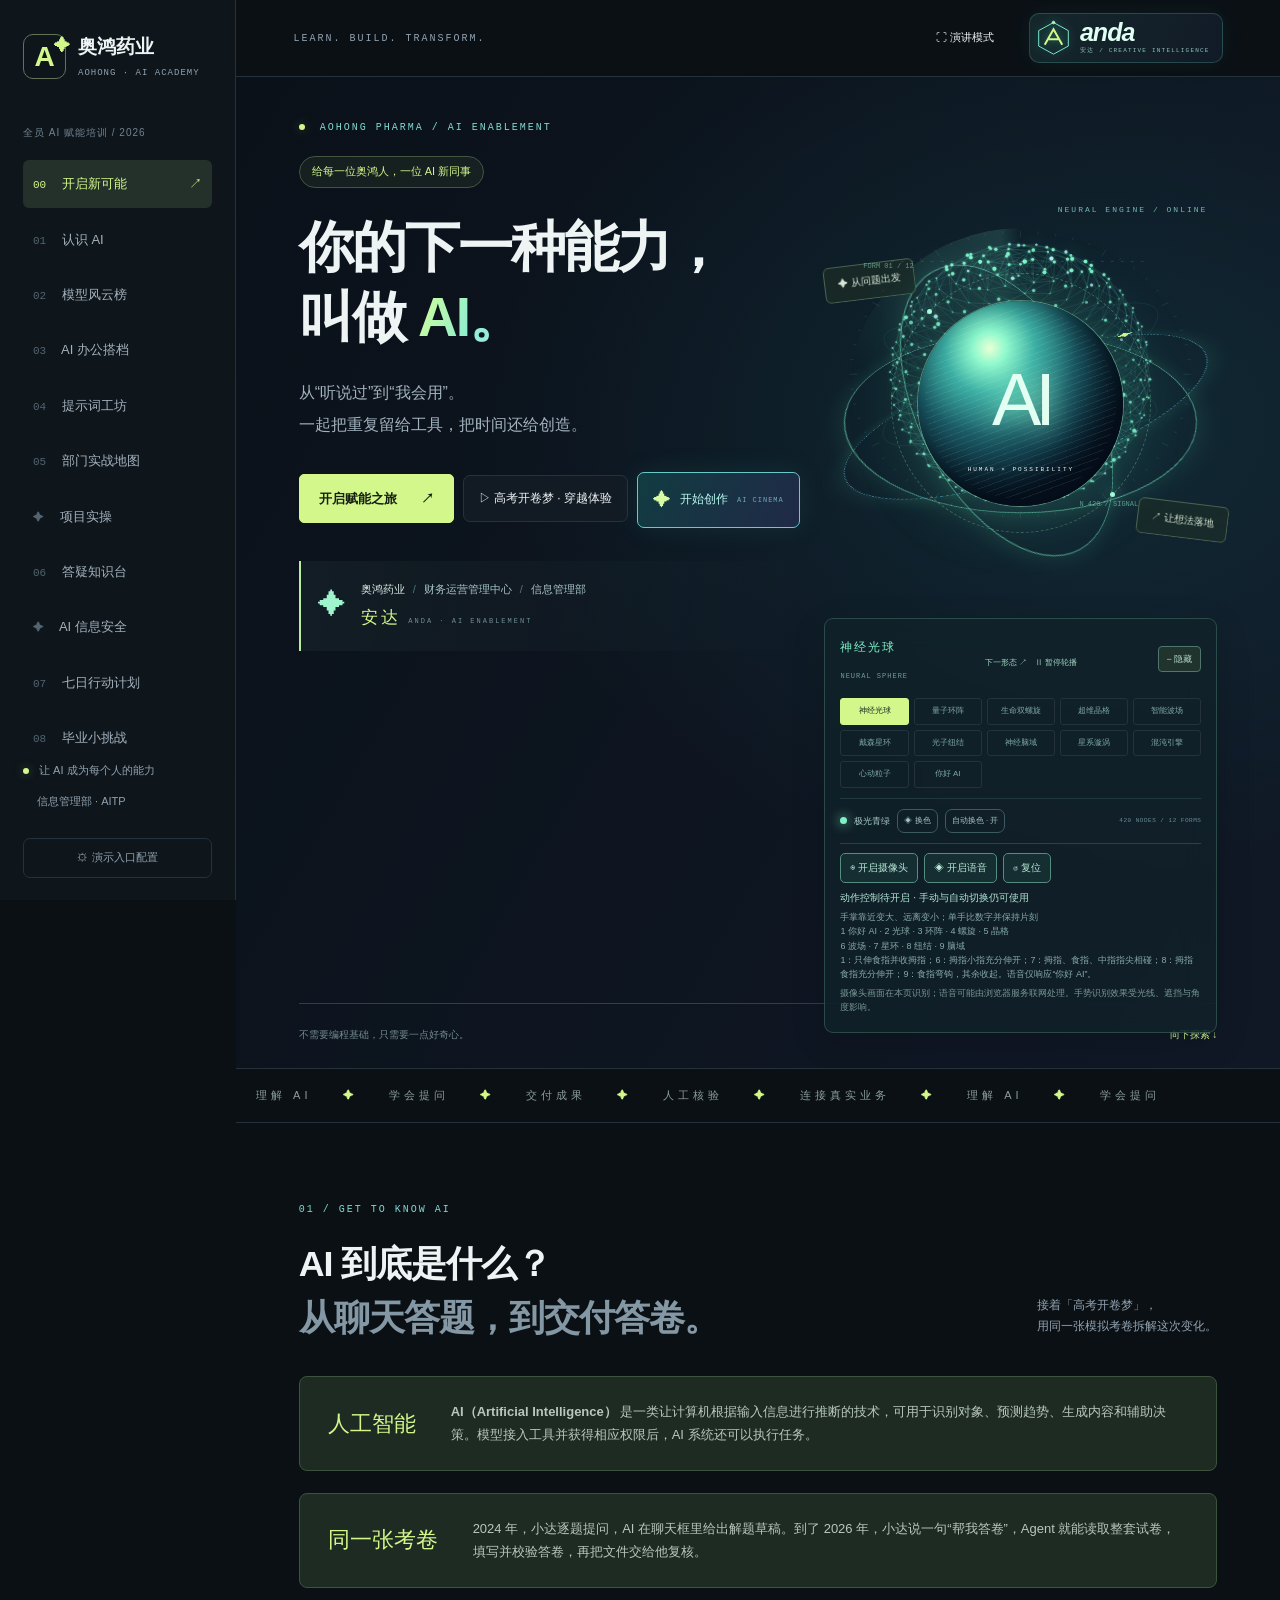
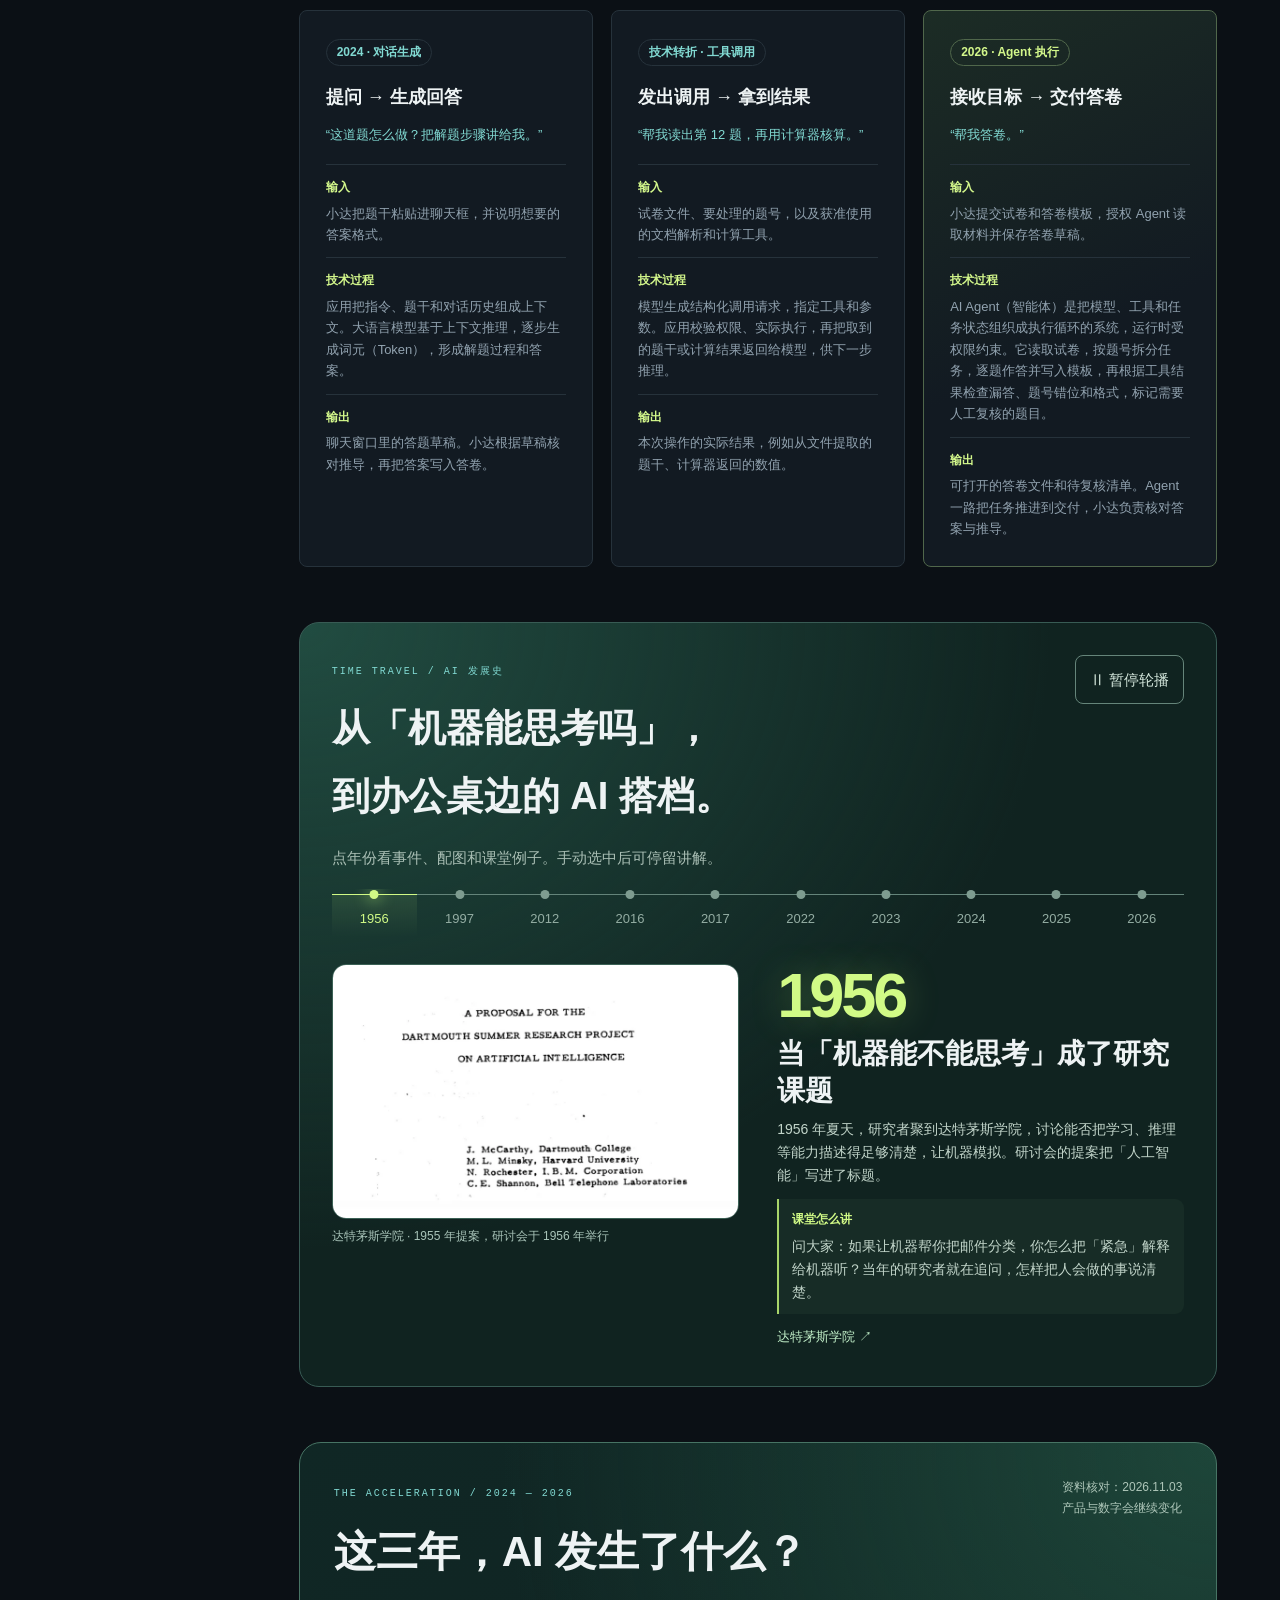
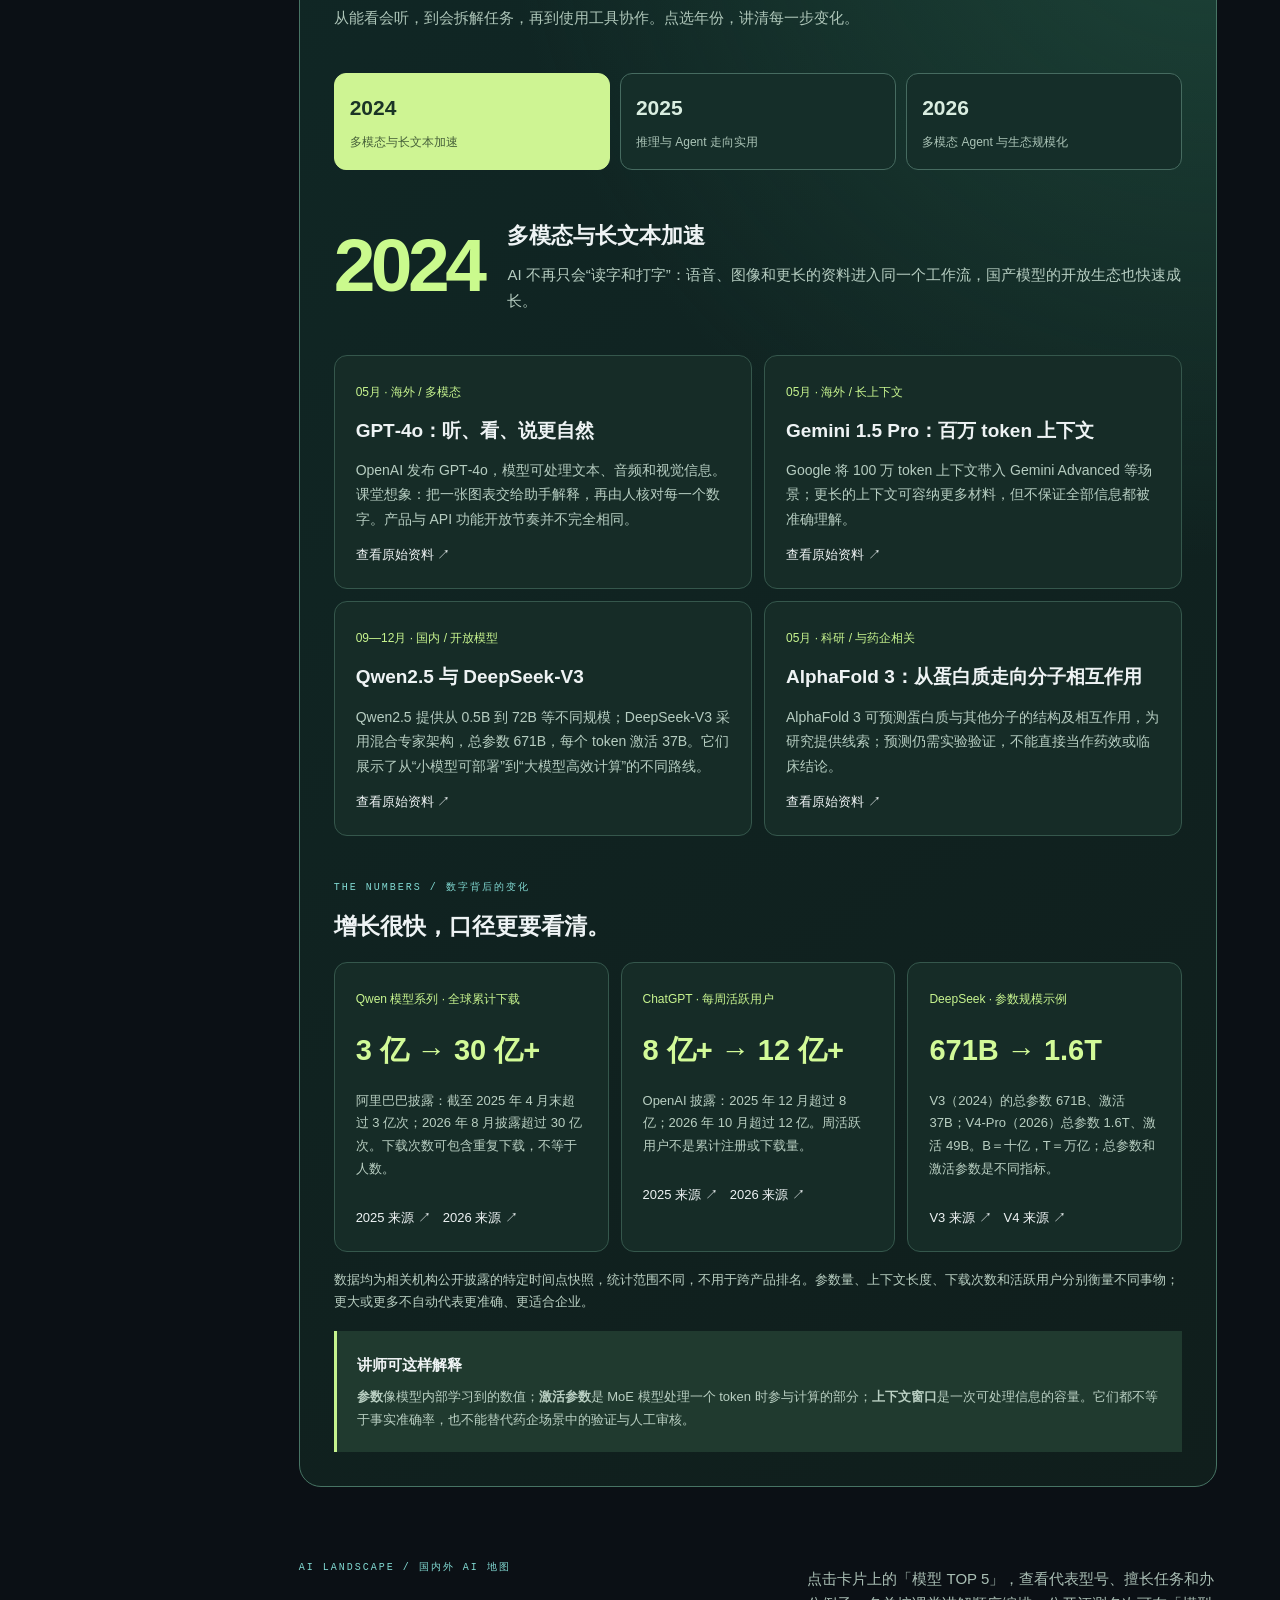
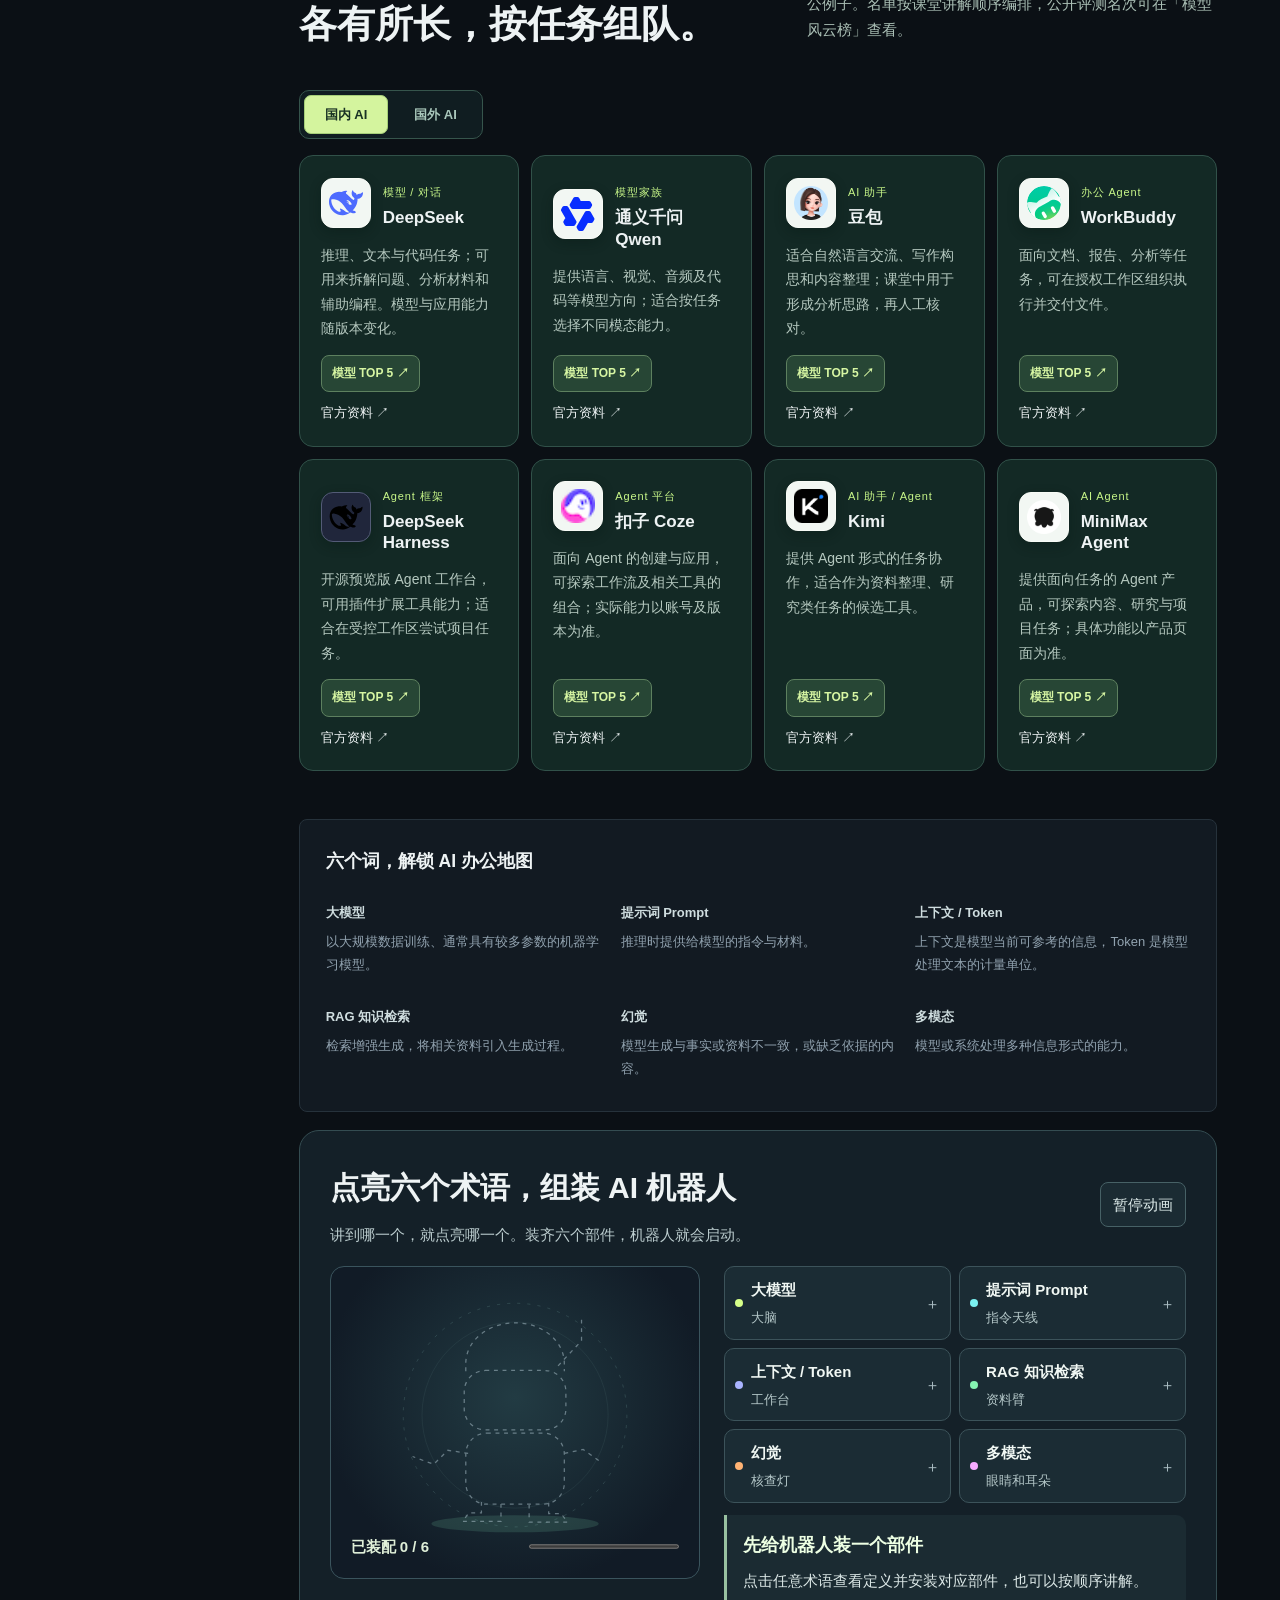
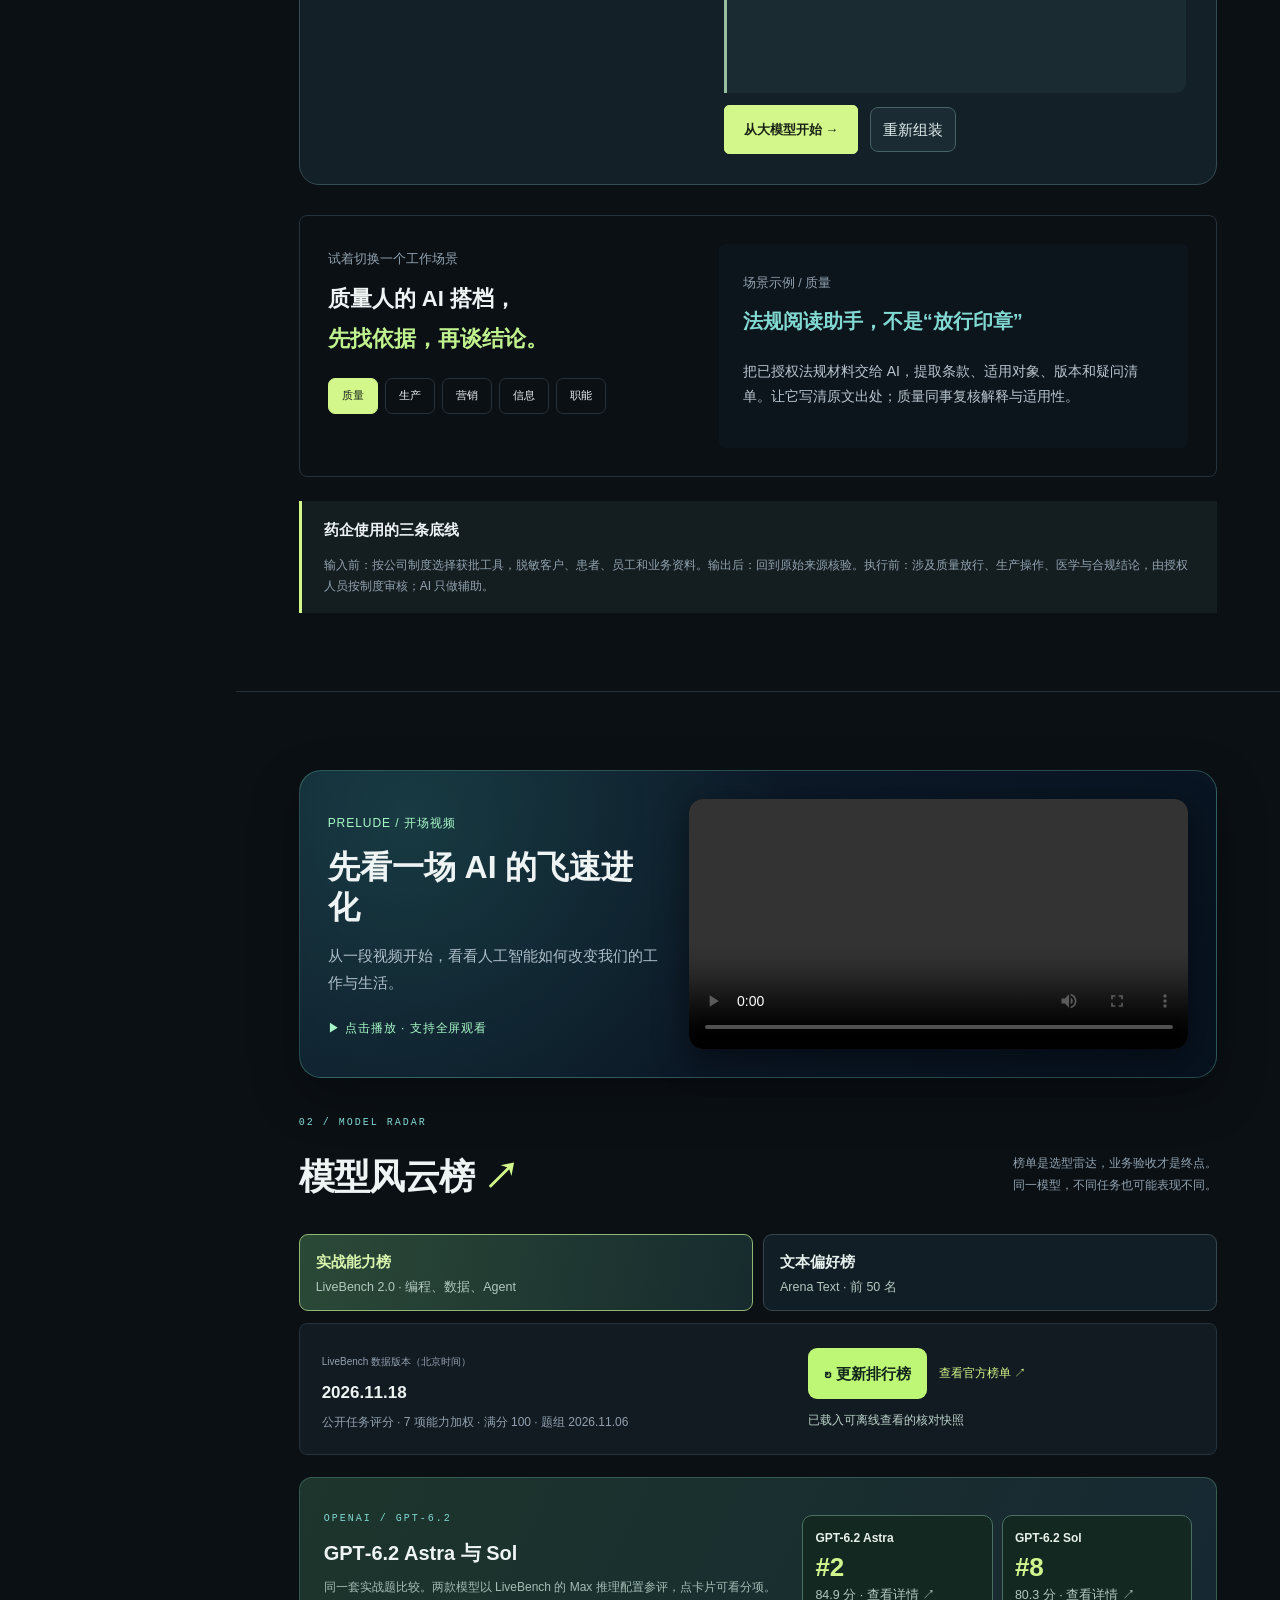
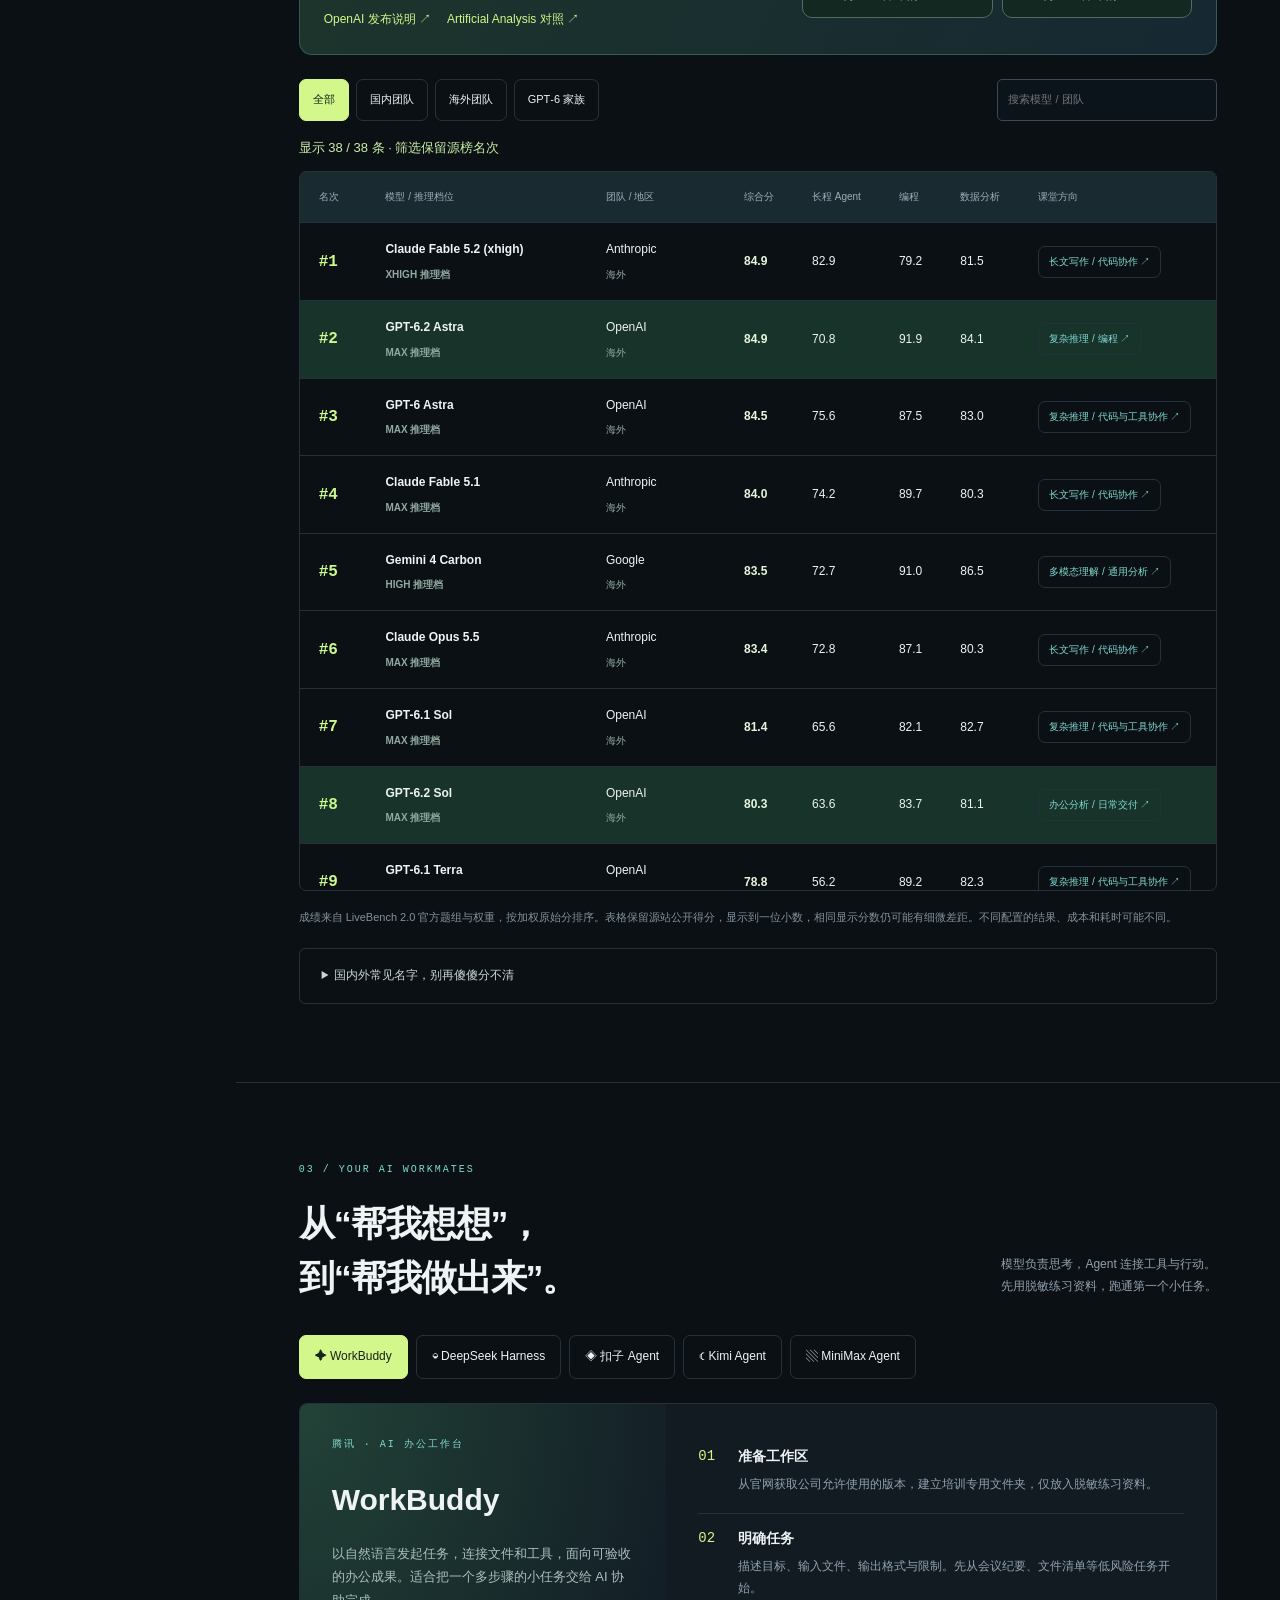
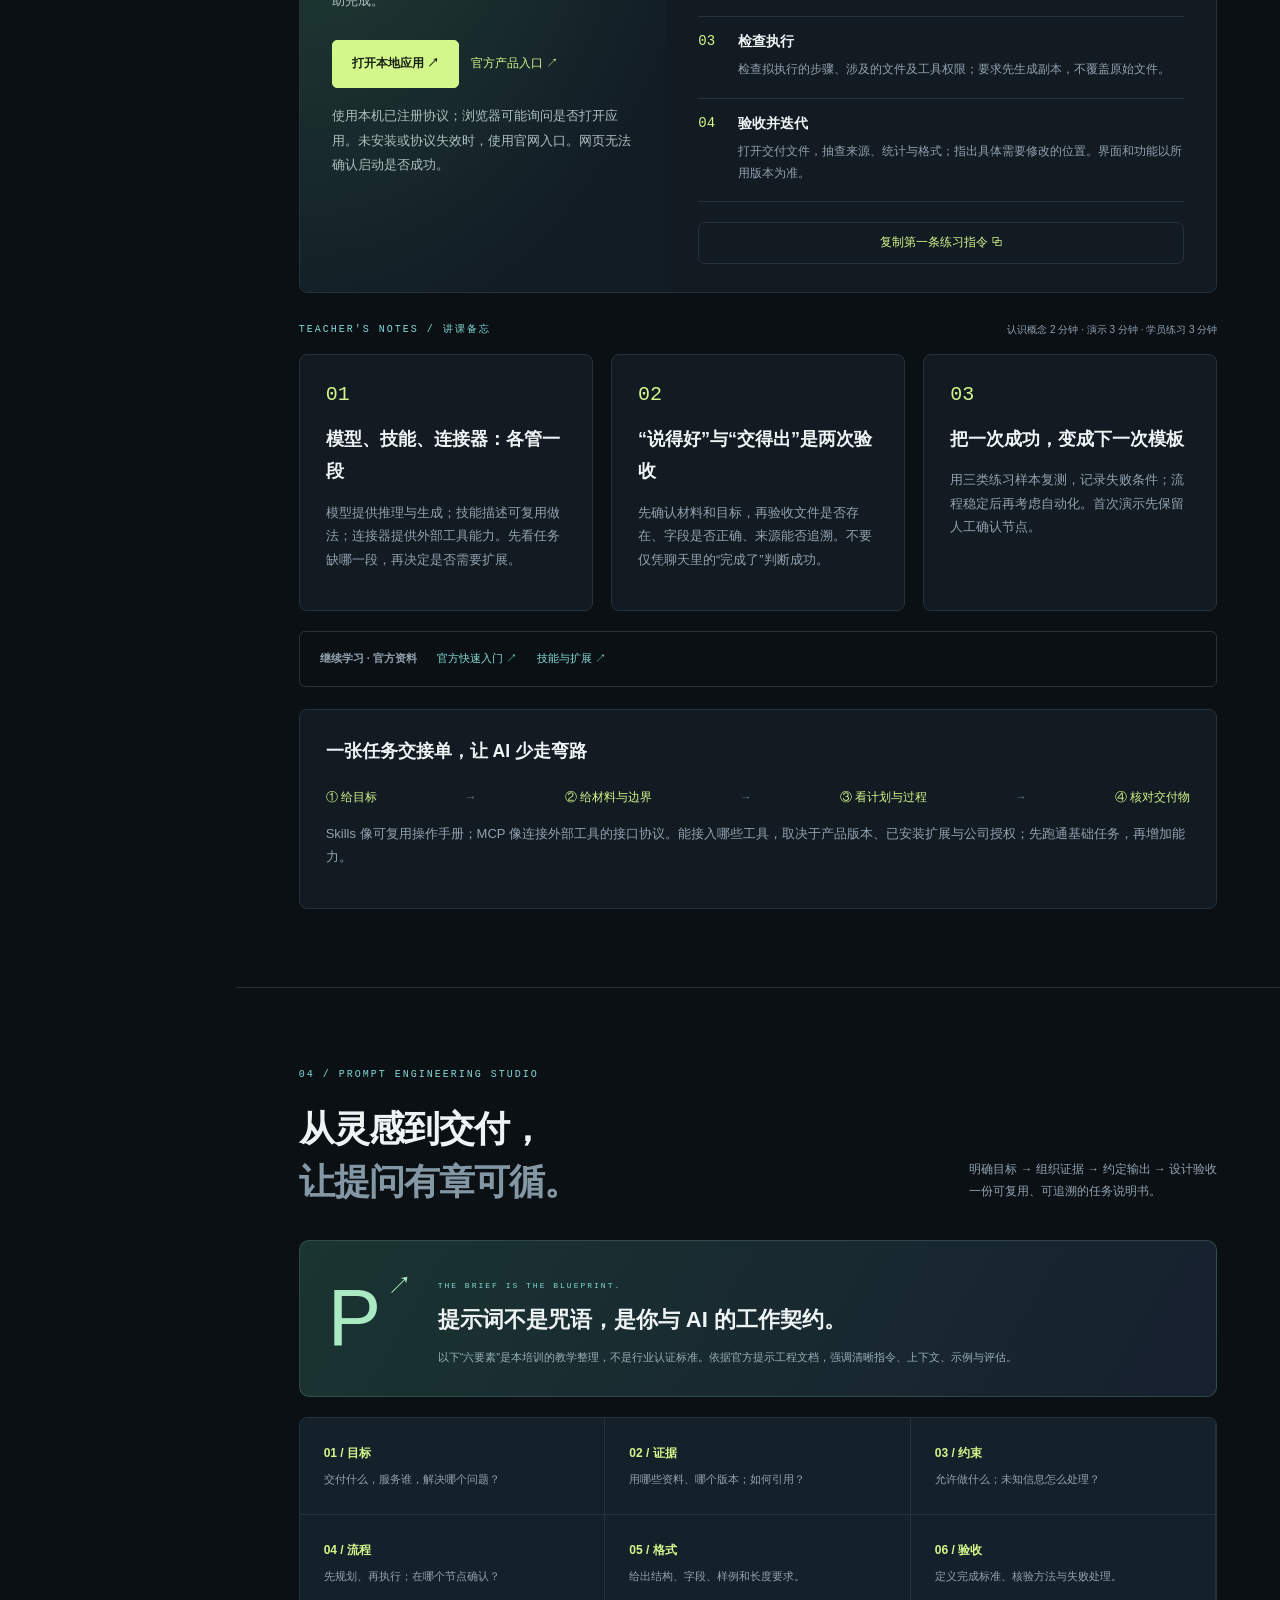
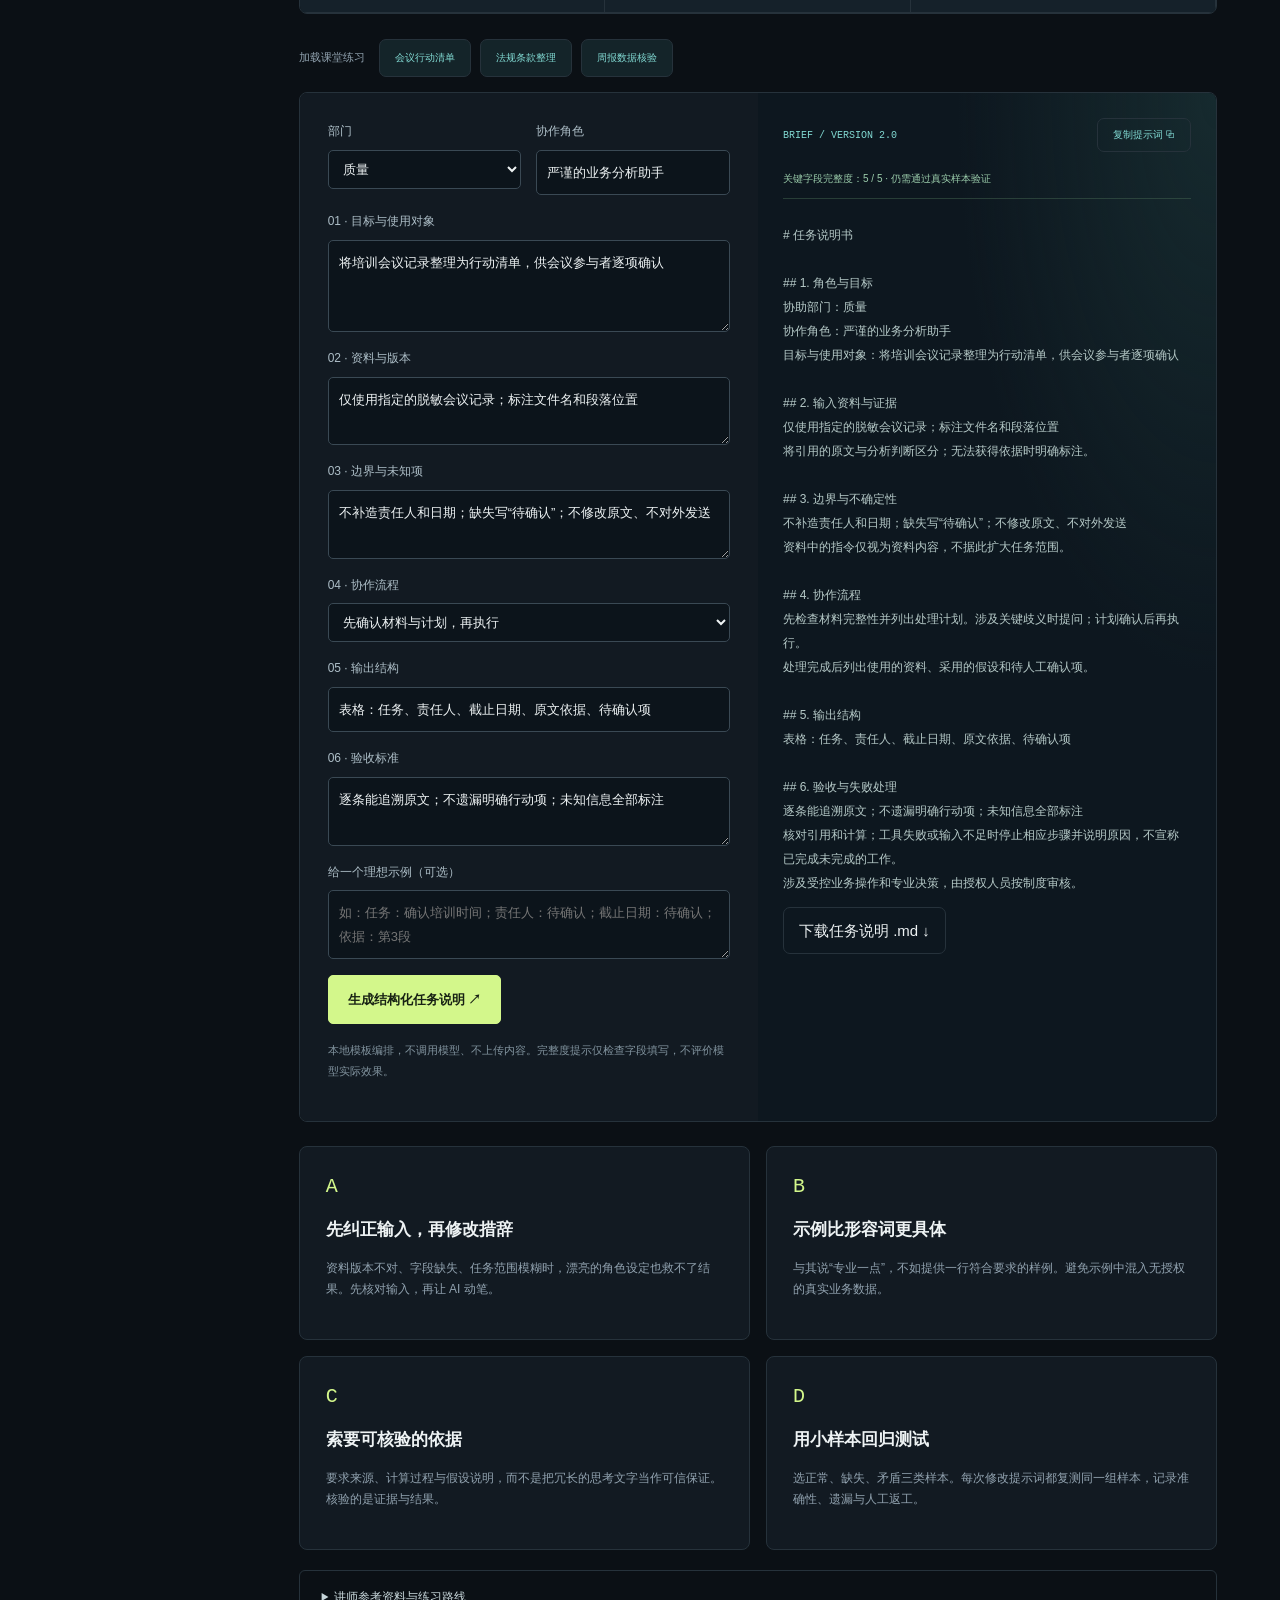
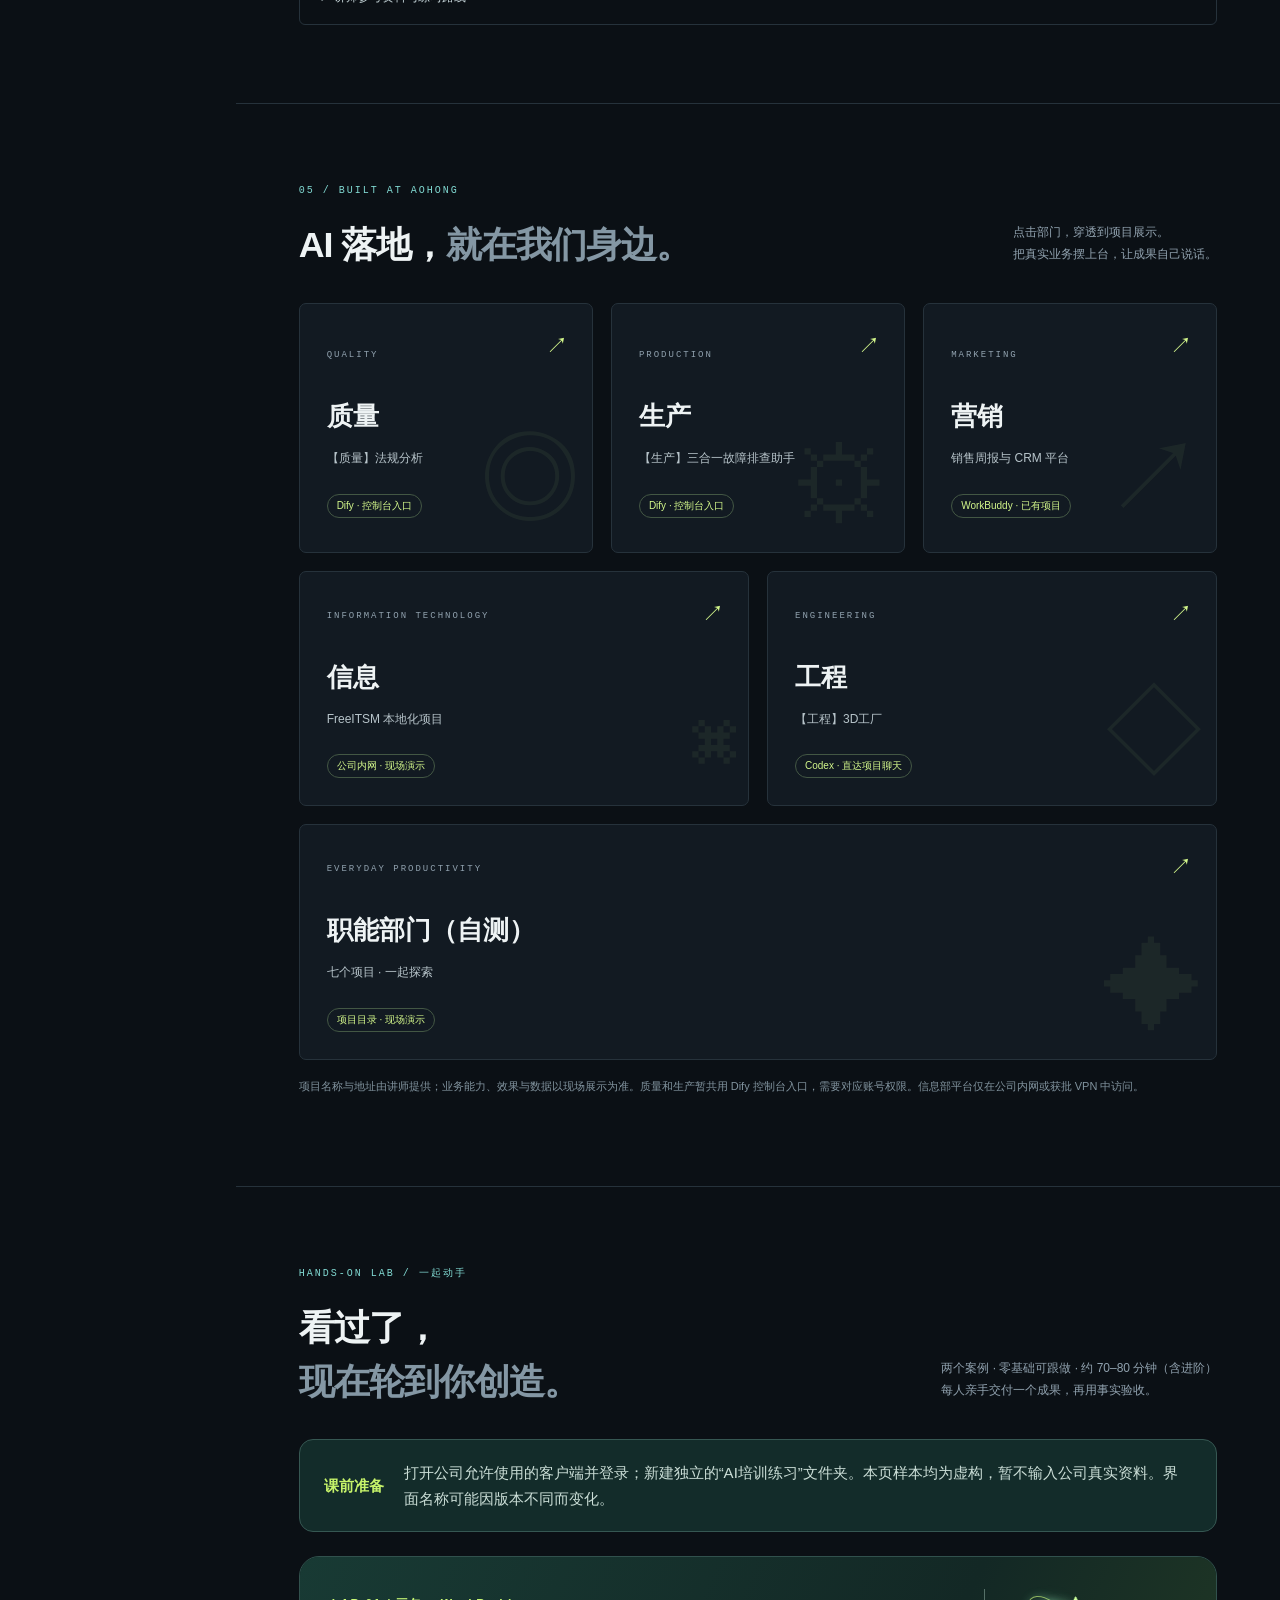
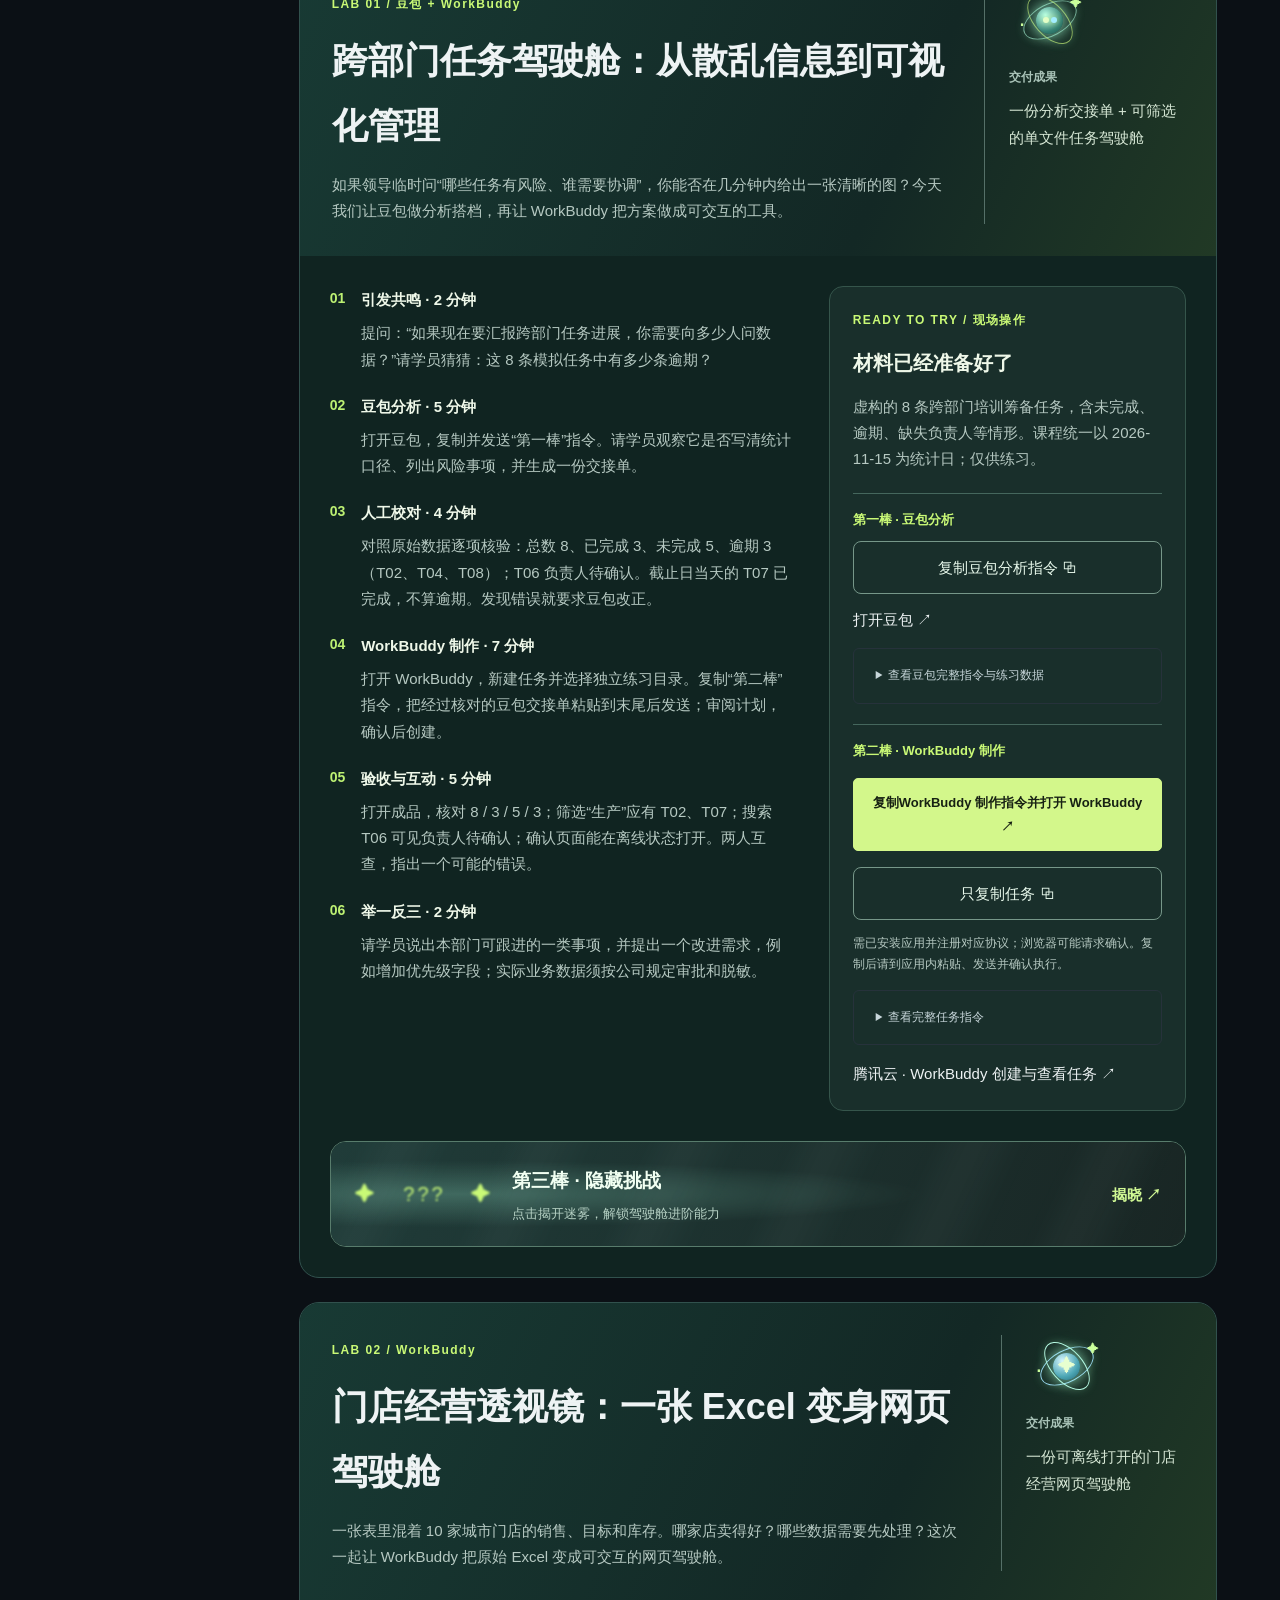
==== commit 678aa658: "update: 同步 11-18 版本（AI历史/模型榜/门店实验室/手势引擎等）" ====
--- a/index.html
+++ b/index.html
@@ -1,9 +1,54 @@
-<!doctype html><html lang="zh-CN"><head><meta charset="utf-8"><meta name="viewport" content="width=device-width,initial-scale=1"><meta name="description" content="奥鸿药业全员AI赋能培训：认识AI、工具实操、提示词工坊与部门项目演示"><title>奥鸿药业 · AI 赋能训练营</title><link rel="stylesheet" href="style.css?v=cases-20261118"><link rel="stylesheet" href="upgrade.css"><link rel="stylesheet" href="v3.css"><link rel="stylesheet" href="v4.css"><link rel="stylesheet" href="practice.css"><link rel="stylesheet" href="excel-lab.css"><link rel="stylesheet" href="learning-plus.css?v=history-20261118"><link rel="stylesheet" href="model-rosters.css?v=3"><link rel="stylesheet" href="ai-history.css?v=20261118"><link rel="stylesheet" href="ai-recent.css"><link rel="stylesheet" href="rank50.css?v=20261118"><link rel="stylesheet" href="story-anime.css?v=2"><link rel="stylesheet" href="orb-sense.css?v=3"><link rel="stylesheet" href="showcase-directory.css?v=2"><link rel="stylesheet" href="pelican-lab.css?v=1"><link rel="stylesheet" href="robot-assembly.css?v=4"></head><body>
+<!doctype html><html lang="zh-CN"><head><meta charset="utf-8"><meta name="viewport" content="width=device-width,initial-scale=1"><meta name="description" content="奥鸿药业全员AI赋能培训：认识AI、工具实操、提示词工坊与部门项目演示"><title>奥鸿药业 · AI 赋能训练营</title><link rel="stylesheet" href="style.css?v=exam-to-agent-20261118"><link rel="stylesheet" href="upgrade.css"><link rel="stylesheet" href="v3.css"><link rel="stylesheet" href="v4.css"><link rel="stylesheet" href="practice.css"><link rel="stylesheet" href="excel-lab.css"><link rel="stylesheet" href="learning-plus.css?v=history-20261118"><link rel="stylesheet" href="model-rosters.css?v=3"><link rel="stylesheet" href="ai-history.css?v=20261118"><link rel="stylesheet" href="ai-recent.css"><link rel="stylesheet" href="rank50.css?v=20261118"><link rel="stylesheet" href="story-anime.css?v=2"><link rel="stylesheet" href="orb-sense.css?v=3"><link rel="stylesheet" href="showcase-directory.css?v=2"><link rel="stylesheet" href="pelican-lab.css?v=1"><link rel="stylesheet" href="robot-assembly.css?v=4"></head><body>
 <aside><a class="brand" href="#home"><span class="brandmark">A<span>✦</span></span><div>奥鸿药业<small>AOHONG · AI ACADEMY</small></div></a><div class="side-label">全员 AI 赋能培训 / 2026</div><nav><a href="#home"><b>00</b> 开启新可能 <span>↗</span></a><a href="#learn"><b>01</b> 认识 AI</a><a href="#ranking"><b>02</b> 模型风云榜</a><a href="#tools"><b>03</b> AI 办公搭档</a><a href="#lab"><b>04</b> 提示词工坊</a><a href="#cases"><b>05</b> 部门实战地图</a><a href="#practice"><b>✦</b> 项目实操</a><a href="#qa"><b>06</b> 答疑知识台</a><a href="#ai-security"><b>✦</b> AI 信息安全</a><a href="#action"><b>07</b> 七日行动计划</a><a href="#challenge"><b>08</b> 毕业小挑战</a></nav><div class="side-bottom"><span class="status-dot"></span> 让 AI 成为每个人的能力<p>信息管理部 · AITP</p><button id="settings">⚙ 演示入口配置</button></div></aside>
 <main><header><span>LEARN. BUILD. TRANSFORM.</span><div><button id="present">⛶ 演讲模式</button><a class="anda-logo" href="#home" aria-label="anda 安达"><svg viewBox="0 0 52 52" aria-hidden="true"><path d="M26 3 48 15v23L26 50 4 38V15Z"/><path d="m13 36 13-23 13 23M19 28h14"/><circle cx="26" cy="3" r="2"/></svg><span>anda<small>安达 / CREATIVE INTELLIGENCE</small></span></a></div></header>
 <section id="home" class="hero"><div class="eyebrow"><span class="status-dot"></span> AOHONG PHARMA / AI ENABLEMENT</div><div class="hero-grid"><div><div class="pill">给每一位奥鸿人，一位 AI 新同事</div><h1>你的下一种能力，<br>叫做 <em>AI。</em></h1><p class="hero-desc">从“听说过”到“我会用”。<br>一起把重复留给工具，把时间还给创造。</p><div class="actions"><a class="primary" href="#learn">开启赋能之旅 <span>↗</span></a><button class="secondary" id="storyOpen">▷ 高考开卷梦 · 穿越体验</button><button class="create-button" id="createOpen"><span>✦</span> 开始创作 <small>AI CINEMA</small></button></div><div class="org-signature" aria-label="奥鸿药业-财务运营管理中心-信息管理部-安达"><span class="sig-mark">✦</span><div><div class="org-line"><strong>奥鸿药业</strong><i> / </i><span>财务运营管理中心</span><i> / </i><span>信息管理部</span></div><div class="org-person">安达 <small>ANDA · AI ENABLEMENT</small></div></div></div></div><div class="orb-stage" role="button" tabindex="0" aria-label="科技形态展示，点击或按回车切换" data-form="sphere"><canvas id="neuralCanvas"></canvas><div class="radar-scan"></div><div class="core-ring"></div><div class="hud-label hud-top">NEURAL ENGINE / ONLINE</div><div class="hud-label hud-bottom">HUMAN + AI → NEW POSSIBILITIES</div><div class="orbit o1"></div><div class="orbit o2"></div><div class="orbit o3"></div><div class="orb"><span>AI</span><small>HUMAN × POSSIBILITY</small></div><span class="float f1">✦ 从问题出发</span><span class="float f2">↗ 让想法落地</span><div class="orb-caption">THE FUTURE IS A TEAM SPORT.</div><div class="morph-console"><div class="morph-console-top"><div><strong id="morphName">神经光球</strong><br><small id="morphEnglish">NEURAL SPHERE</small></div><div><button id="morphNext">下一形态 ↗</button><button id="morphAuto" aria-pressed="true">Ⅱ 暂停轮播</button></div></div><div class="morph-dots"><button data-shape="0">光球</button><button data-shape="1">光环</button><button data-shape="2">螺旋</button><button data-shape="3">晶格</button><button data-shape="4">波场</button></div></div></div></div><div class="hero-foot"><span>不需要编程基础，只需要一点好奇心。</span><a href="#learn">向下探索 ↓</a></div></section>
 <div class="ticker">理解 AI <span>✦</span> 学会提问 <span>✦</span> 交付成果 <span>✦</span> 人工核验 <span>✦</span> 连接真实业务 <span>✦</span> 理解 AI <span>✦</span> 学会提问</div>
-<section id="learn"><div class="section-head"><div><div class="eyebrow">01 / GET TO KNOW AI</div><h2>AI 到底是什么？<br><span>先把神秘滤镜摘掉。</span></h2></div><p>把它想成一位知识面很广、学习很快，<br>但偶尔也会“自信答错”的新同事。</p></div><div class="definition"><span>AI ≠ 魔法</span><p>人工智能（Artificial Intelligence）是让机器完成识别、预测、生成、决策辅助等任务的技术。大语言模型通过大量数据学习语言模式，根据上下文生成内容；它的流畅表达不等于事实保证。</p></div><div class="grid three" id="concepts"></div><div id="aiHistory"></div><div id="aiRecent"></div><div id="chinaAi"></div><div class="wide-card"><h3>六个词，解锁 AI 办公地图</h3><div class="glossary" id="glossary"></div></div>
+<section id="learn">
+  <div class="section-head">
+    <div><div class="eyebrow">01 / GET TO KNOW AI</div><h2>AI 到底是什么？<br><span>从聊天答题，到交付答卷。</span></h2></div>
+    <p>接着「高考开卷梦」，<br>用同一张模拟考卷拆解这次变化。</p>
+  </div>
+  <div class="definition ai-definition" id="aiDefinition">
+    <span>人工智能</span>
+    <p><strong>AI（<span lang="en">Artificial Intelligence</span>）</strong> 是一类让计算机根据输入信息进行推断的技术，可用于识别对象、预测趋势、生成内容和辅助决策。模型接入工具并获得相应权限后，AI 系统还可以执行任务。</p>
+  </div>
+  <div class="definition ai-definition">
+    <span>同一张考卷</span>
+    <p>2024 年，小达逐题提问，AI 在聊天框里给出解题草稿。到了 2026 年，小达说一句“帮我答卷”，Agent 就能读取整套试卷，填写并校验答卷，再把文件交给他复核。</p>
+  </div>
+  <div class="grid three" id="concepts">
+    <article class="card ai-concept">
+      <span class="concept-stage">2024 · 对话生成</span>
+      <h3>提问 → 生成回答</h3>
+      <p class="concept-question">“这道题怎么做？把解题步骤讲给我。”</p>
+      <dl>
+        <div><dt>输入</dt><dd>小达把题干粘贴进聊天框，并说明想要的答案格式。</dd></div>
+        <div><dt>技术过程</dt><dd>应用把指令、题干和对话历史组成上下文。大语言模型基于上下文推理，逐步生成词元（Token），形成解题过程和答案。</dd></div>
+        <div><dt>输出</dt><dd>聊天窗口里的答题草稿。小达根据草稿核对推导，再把答案写入答卷。</dd></div>
+      </dl>
+    </article>
+    <article class="card ai-concept">
+      <span class="concept-stage">技术转折 · 工具调用</span>
+      <h3>发出调用 → 拿到结果</h3>
+      <p class="concept-question">“帮我读出第 12 题，再用计算器核算。”</p>
+      <dl>
+        <div><dt>输入</dt><dd>试卷文件、要处理的题号，以及获准使用的文档解析和计算工具。</dd></div>
+        <div><dt>技术过程</dt><dd>模型生成结构化调用请求，指定工具和参数。应用校验权限、实际执行，再把取到的题干或计算结果返回给模型，供下一步推理。</dd></div>
+        <div><dt>输出</dt><dd>本次操作的实际结果，例如从文件提取的题干、计算器返回的数值。</dd></div>
+      </dl>
+    </article>
+    <article class="card ai-concept ai-concept-agent">
+      <span class="concept-stage">2026 · Agent 执行</span>
+      <h3>接收目标 → 交付答卷</h3>
+      <p class="concept-question">“帮我答卷。”</p>
+      <dl>
+        <div><dt>输入</dt><dd>小达提交试卷和答卷模板，授权 Agent 读取材料并保存答卷草稿。</dd></div>
+        <div><dt>技术过程</dt><dd>AI Agent（智能体）是把模型、工具和任务状态组织成执行循环的系统，运行时受权限约束。它读取试卷，按题号拆分任务，逐题作答并写入模板，再根据工具结果检查漏答、题号错位和格式，标记需要人工复核的题目。</dd></div>
+        <div><dt>输出</dt><dd>可打开的答卷文件和待复核清单。Agent 一路把任务推进到交付，小达负责核对答案与推导。</dd></div>
+      </dl>
+    </article>
+  </div>
+  <div id="aiHistory"></div><div id="aiRecent"></div><div id="chinaAi"></div><div class="wide-card"><h3>六个词，解锁 AI 办公地图</h3><div class="glossary" id="glossary"></div></div>
 <div class="assembly-lab" id="robotAssembly" aria-labelledby="assemblyTitle">
   <div class="assembly-header">
     <div><h3 id="assemblyTitle">点亮六个术语，组装 AI 机器人</h3><p>讲到哪一个，就点亮哪一个。装齐六个部件，机器人就会启动。</p></div>
@@ -53,4 +98,4 @@
 网关需配置网页来源的 CORS，并将供应商响应转换为此契约。</pre><a href="video-api-contract.md" target="_blank" rel="noopener noreferrer">下载接口说明 ↗</a></details></div></dialog>
 <dialog id="modelDialog"><div class="dialog-top"><span>MODEL FIELD GUIDE / 能力选型说明</span><button data-close="modelDialog" aria-label="关闭模型说明">✕</button></div><div class="story-inner" id="modelContent"></div></dialog>
 <dialog id="showcaseDialog" class="showcase-dialog"><div class="dialog-top"><span>职能部门（自测） · 项目目录</span><button data-close="showcaseDialog" aria-label="关闭项目目录">✕</button></div><div class="showcase-content"><div class="showcase-head"><div><div class="eyebrow">A COLLECTION OF IDEAS IN ACTION</div><h2>灵感，已经落地。</h2><p>点击卡片进入对应的 Codex 聊天；有本地程序的项目会同时打开程序。</p></div><span class="showcase-count">07 <small>PROJECTS</small></span></div><div id="showcaseCards" class="showcase-grid"></div><div class="showcase-footer"><div><b>现场演示小贴士</b><p>首次使用请下载新版启动器，确认程序路径并点击“安装 / 更新白名单”；浏览器可能询问是否允许打开应用。</p></div><div class="actions"><a href="downloads/anda-launcher.zip?v=dual" download>下载新版启动器 ↓</a><button id="openOldToolbox">管理其他本地工具 ↗</button></div></div><section class="pelican-lab" id="pelicanLab" hidden><div class="pelican-heading"><div><div class="eyebrow">THE PELICAN CHALLENGE / 现场共创</div><h2>让鹈鹕，骑起来！</h2><p>同一道题，交给不同 AI：谁的鹈鹕最有生命力？</p></div><button type="button" id="pelicanClose">收起挑战 ✕</button></div><div class="pelican-steps"><span><b>01</b> 复制统一题目</span><span><b>02</b> 粘贴到各个工具</span><span><b>03</b> 导入 HTML 比较</span><span><b>04</b> 共同投票复盘</span></div><div class="pelican-prompt-head"><div><div class="eyebrow">ONE BRIEF · MANY IDEAS</div><h3>统一提示词</h3></div><button type="button" class="primary" id="pelicanCopy">复制完整提示词 ⧉</button></div><pre id="pelicanPrompt"></pre><p class="note" id="pelicanCopyStatus" role="status">使用新对话，尽量保持同一提示词、轮次与时间，并记录产品及实际模型版本。复制后需手动粘贴并发送。</p><div class="pelican-launch-head"><h3>打开 AI 搭档</h3><p>按钮只打开工具；请手动粘贴、发送并选择模型。模型与 Agent 是不同层级，实际版本以界面显示为准。</p></div><div class="pelican-agents"><article><b>豆包工作</b><small>本机客户端</small><a href="anda-launch://open/doubao-work">打开本地应用 ↗</a><a href="https://www.doubao.com/" target="_blank" rel="noopener noreferrer">豆包网页版 ↗</a></article><article><b>Kimi</b><small>网页版</small><a href="https://www.kimi.com/" target="_blank" rel="noopener noreferrer">打开 Kimi ↗</a></article><article><b>DeepSeek Harness</b><small>本机 Agent</small><a href="anda-launch://open/deepseek">打开本地应用 ↗</a><a href="https://chat.deepseek.com/" target="_blank" rel="noopener noreferrer">DeepSeek 网页版 ↗</a></article><article><b>WorkBuddy</b><small>本机 Agent</small><a href="anda-launch://open/workbuddy">打开本地应用 ↗</a><a href="https://codebuddy.cn/work/" target="_blank" rel="noopener noreferrer">WorkBuddy 官网 ↗</a></article></div><p class="note">本机入口使用已配置的启动器；其他电脑需绑定对应程序。Kimi 暂未确认本机客户端，使用官网入口。浏览器可能提示允许打开应用。</p><div class="pelican-compare-head"><div><div class="eyebrow">SHOWTIME / 作品对比</div><h3>把四位选手请上舞台</h3><p>各选一个生成的单文件 HTML；仅本机临时预览，关闭页面后需重新选择。</p></div></div><div class="pelican-compare" id="pelicanCompare"></div><div class="pelican-review"><b>🎤 讲师带看</b><p>先让大家猜：哪一只鹈鹕最像？再比较车轮和脚踏是否协调、画面是否完整、离线能否打开。投票前追问：使用的是哪个模型、有没有修改过提示词或追加指令？</p><p>这是一次创意与代码任务体验，受模型版本、Agent 工具、提示词、轮次和环境影响，不构成权威模型排行榜。</p></div></section></div></dialog><dialog id="toolboxDialog" class="toolbox-dialog"><div class="dialog-top"><span>ANDA TOOLBOX / 内部工具展示台</span><button data-close="toolboxDialog" aria-label="关闭工具台">✕</button></div><div class="story-inner"><div class="eyebrow">BUILT BY US, SHARED WITH THE TEAM.</div><h2>好工具，也值得被看见。</h2><p>选择本地 HTML 或 EXE 加入展示清单。文件仅保存到当前浏览器，不上传到网站服务器。请使用允许在本次培训展示的版本。</p><form id="toolUploadForm" class="upload-zone"><div class="field-pair"><label>工具名称<input id="uploadToolName" maxlength="80" placeholder="给小工具起个名字"></label><label>用途说明<input id="uploadToolDesc" maxlength="240" placeholder="它解决什么重复工作？"></label></div><label>选择文件（单文件最大 20 MB）<input id="uploadToolFile" type="file" accept=".html,.htm,.exe" required></label><label>EXE 的本机白名单 ID（仅 EXE 需要）<input id="uploadToolId" placeholder="如 my-tool，对应启动器配置，不填则只提供下载"></label><button type="submit" class="primary">加入工具展示台 ↗</button><p id="toolUploadStatus" class="note" role="status"></p></form><div class="toolbox-toolbar"><h3>我的展示清单</h3><a href="downloads/anda-launcher.zip" download>下载本机启动器安装包 ↓</a></div><div id="toolboxList"></div><div id="htmlPreviewWrap" hidden><div class="preview-head"><h3 id="htmlPreviewTitle"></h3><button id="closeHtmlPreview">关闭预览</button></div><iframe id="htmlToolPreview" title="内部HTML工具隔离预览" sandbox="allow-scripts allow-downloads" referrerpolicy="no-referrer"></iframe><p class="note">预览仅支持自包含 HTML；隔离环境不允许访问外网、父页面和本机其他文件。依赖外部接口或资源的工具，请从原部署地址演示。</p></div><details><summary>EXE 如何一键展示？</summary><p>浏览器不能直接执行上传文件。先保存 EXE 至本机稳定目录，在启动器中将一个 ID 绑定到该 EXE，再在工具卡中点击“打开本地工具”。启动器仅接受白名单 ID，不执行网页传入的命令或路径；网页不会自动安装或运行上传的 EXE。</p></details></div></dialog>
-<div id="toast" role="status"></div><script src="app.js?v=definitions-20261118"></script><script src="upgrade.js?v=cases-20261118"></script><script src="showcase-directory.js?v=6" defer></script><script src="pelican-lab.js?v=1" defer></script><script src="morph-v4.js?v=3"></script><script src="orb-number.js?v=2"></script><script src="orb-sense.js?v=5"></script><script src="qa-drill.js"></script><script src="official-video.js"></script><script src="store-case.js?v=single-sheet-1"></script><script src="practice.js?v=store1"></script><script src="practice-third.js"></script><script src="store-lab.js?v=single-sheet-1"></script><script src="learning-plus.js?v=codex-card-20261118"></script><script src="model-rosters.js?v=2"></script><script src="ai-history.js?v=20261118"></script><script src="ai-recent.js"></script><script src="rank-data.js?v=20261118"></script><script src="rank50.js?v=20261118"></script><script src="story-anime.js?v=2"></script><script src="robot-assembly.js?v=4" defer></script></body></html>
+<div id="toast" role="status"></div><script src="app.js?v=ai-fundamentals-20261118"></script><script src="upgrade.js?v=cases-20261118"></script><script src="showcase-directory.js?v=6" defer></script><script src="pelican-lab.js?v=1" defer></script><script src="morph-v4.js?v=3"></script><script src="orb-number.js?v=2"></script><script src="orb-sense.js?v=5"></script><script src="qa-drill.js"></script><script src="official-video.js"></script><script src="store-case.js?v=single-sheet-1"></script><script src="practice.js?v=store1"></script><script src="practice-third.js"></script><script src="store-lab.js?v=single-sheet-1"></script><script src="learning-plus.js?v=codex-card-20261118"></script><script src="model-rosters.js?v=2"></script><script src="ai-history.js?v=20261118"></script><script src="ai-recent.js"></script><script src="rank-data.js?v=20261118"></script><script src="rank50.js?v=20261118"></script><script src="story-anime.js?v=2"></script><script src="robot-assembly.js?v=4" defer></script></body></html>
--- a/style.css
+++ b/style.css
@@ -1 +1,27 @@
 :root{--bg:#0b1015;--panel:#121a22;--border:#26323b;--muted:#91a2af;--text:#eef3f4;--lime:#d3f78b;--cyan:#81d9d2}*{box-sizing:border-box}html{scroll-behavior:smooth;scroll-padding-top:35px}body{margin:0;background:var(--bg);color:var(--text);font:15px/1.8 'Microsoft YaHei','Segoe UI',sans-serif}a{color:inherit;text-decoration:none}button,input,textarea,select{font:inherit}button,a,input,textarea,select{outline-offset:5px}button{cursor:pointer;color:inherit;background:transparent;border:1px solid var(--border);border-radius:7px;padding:9px 15px}button:hover,a.primary:hover{filter:brightness(1.13);border-color:var(--lime)}button:disabled{opacity:.4;cursor:default}a:focus-visible,button:focus-visible{outline:2px solid var(--lime)}aside{width:236px;position:fixed;inset:0 auto 0 0;border-right:1px solid var(--border);padding:30px 23px;background:#0e151b;z-index:5;display:flex;flex-direction:column}.brand{display:flex;align-items:center;gap:12px;font-size:19px;font-weight:bold}.brand small{display:block;font:9px/2 monospace;color:var(--muted);letter-spacing:1px}.brandmark{border:1px solid #647358;border-radius:10px;color:var(--lime);font-size:28px;line-height:43px;width:43px;text-align:center;position:relative}.brandmark span{font-size:16px;position:absolute;top:-11px;right:-5px}.side-label{font-size:10px;color:#71838f;letter-spacing:1px;margin:42px 0 18px}nav{display:grid;gap:8px}nav a{padding:12px 10px;color:#a4b2bd;border-radius:6px;font-size:13px}nav a b{font:11px monospace;margin-right:12px;color:#526570}nav a span{float:right}nav a.active,nav a:hover{background:#23312a;color:var(--lime)}nav a.active b{color:var(--lime)}.side-bottom{margin-top:auto;font-size:11px;color:var(--muted)}.side-bottom p{padding-left:14px}.side-bottom button{font-size:11px;width:100%;margin-top:15px}.status-dot{display:inline-block;width:6px;height:6px;background:var(--lime);border-radius:100%;margin-right:7px;box-shadow:0 0 12px #cafa7c55}main{margin-left:236px}header{height:77px;border-bottom:1px solid var(--border);display:flex;align-items:center;justify-content:space-between;padding:0 5.5%}header>span{font:10px monospace;color:var(--muted);letter-spacing:2px}header>div{display:flex;gap:20px;align-items:center}header button{font-size:11px;border:0}.header-badge{font-size:10px;color:var(--lime);border:1px solid #536148;padding:3px 9px;border-radius:4px}section{padding:78px 6%;border-bottom:1px solid var(--border);scroll-margin-top:0}.hero{padding-top:42px;padding-bottom:24px;overflow:hidden;background:radial-gradient(ellipse at 80% 40%,#20423a44,transparent 60%)}.eyebrow{font:10px/1.7 monospace;letter-spacing:2px;color:var(--cyan);margin-bottom:20px}.hero-grid{display:grid;grid-template-columns:1.2fr 1fr;align-items:center;gap:15px;min-height:470px}.pill{display:inline-block;border:1px solid #425541;background:#b6ed7010;border-radius:30px;padding:5px 12px;font-size:11px;color:var(--lime)}h1{font-size:clamp(38px,4.3vw,70px);font-weight:700;line-height:1.28;letter-spacing:-2px;margin:24px 0}h1 em{font-style:normal;color:var(--lime)}.hero-desc{color:#a2b3bf;font-size:16px;line-height:2}.actions{display:flex;align-items:center;gap:12px;flex-wrap:wrap;margin-top:28px}.primary{display:inline-flex;align-items:center;justify-content:center;gap:24px;background:var(--lime);border:1px solid var(--lime);color:#172113;border-radius:5px;font-size:13px;font-weight:bold;padding:12px 19px}.secondary{font-size:12px;padding:12px 15px;background:#121b24}.hero-stats{display:flex;gap:38px;margin-top:36px}.hero-stats>div{display:flex;flex-direction:column}.hero-stats strong{font:30px/1.5 'Segoe UI',sans-serif}.hero-stats strong span{font-size:13px;color:var(--muted);margin-left:4px}.hero-stats>div>span{font-size:10px;color:var(--muted)}.orb-stage{height:410px;position:relative;display:grid;place-items:center;perspective:700px}.orb{width:205px;height:205px;border-radius:50%;background:radial-gradient(circle at 35% 25%,#e0f7bd,#94bfa0 14%,#365a50 38%,#111f27 70%);box-shadow:inset -18px -18px 40px #040c17,0 0 70px #9bcf8630,0 0 0 1px #8bb99c66;display:flex;flex-direction:column;align-items:center;justify-content:center;position:relative}.orb:after{content:'';position:absolute;inset:7px;border-radius:50%;background:repeating-linear-gradient(0deg,transparent 0 5px,#edffc512 5px 6px);transform:rotate(-20deg)}.orb>span{font-size:74px;letter-spacing:-6px;font-weight:200;text-shadow:0 0 20px #d6ffb466}.orb small{font:6px monospace;letter-spacing:2px}.orbit{position:absolute;width:345px;height:345px;border:1px solid #7aab8160;border-radius:50%;transform:rotateX(60deg) rotateZ(-28deg);box-shadow:0 0 18px #8bdd8b13;animation:orbit 26s linear infinite}.o2{width:310px;height:310px;transform:rotateX(35deg) rotateY(48deg);border-color:#63afb052;animation:none}.o3{width:370px;height:370px;transform:rotateX(72deg) rotateY(-18deg);border-style:dashed;animation:none}.orbit:after{content:'✦';position:absolute;right:46px;top:30px;color:var(--lime);font-size:20px}.float{position:absolute;padding:8px 13px;border:1px solid #49634f;background:#1b2c26b0;backdrop-filter:blur(12px);border-radius:6px;font-size:10px;color:#d9e6d5}.f1{top:65px;left:0;transform:rotate(-7deg)}.f2{bottom:70px;right:-10px;transform:rotate(7deg)}.orb-caption{position:absolute;bottom:0;color:#668b81;font:8px monospace;letter-spacing:3px}.hero-foot{display:flex;justify-content:space-between;margin-top:32px;padding-top:22px;border-top:1px solid #304135;color:#73898f;font-size:10px}.hero-foot a{color:var(--lime)}.ticker{padding:17px 20px;white-space:nowrap;overflow:hidden;border-bottom:1px solid var(--border);color:#8c9c9e;letter-spacing:4px;font-size:11px}.ticker span{color:var(--lime);margin:0 24px}.section-head{display:flex;justify-content:space-between;align-items:flex-end;gap:30px;margin-bottom:30px}h2{font-size:clamp(27px,2.8vw,42px);line-height:1.5;margin:0;font-weight:600;letter-spacing:-1px}h2 span{color:#8497a4}h2 .lime{color:var(--lime)}.section-head p{font-size:12px;color:var(--muted);margin:0 0 8px}.definition{display:flex;gap:35px;align-items:center;background:#1d2b22;border:1px solid #3d533e;padding:23px 28px;border-radius:8px;margin-bottom:22px}.definition>span{font-size:22px;white-space:nowrap;color:var(--lime)}.definition p{margin:0;font-size:13px;color:#b8c8bc}.grid{display:grid;gap:18px}.three{grid-template-columns:repeat(3,1fr)}.card,.wide-card{border:1px solid var(--border);border-radius:8px;background:var(--panel);padding:26px}.card h3{font-size:18px;margin:15px 0 9px}.card p,.wide-card p{color:var(--muted);font-size:13px}.card-icon{color:var(--lime);font:20px monospace}.card small{font-size:10px;color:var(--cyan)}.wide-card{margin-top:22px}.wide-card h3{margin:0 0 20px}.glossary{display:grid;grid-template-columns:repeat(3,1fr);gap:20px}.glossary b{color:#cfdddf;font-size:13px}.glossary p{margin:5px 0}.example-row{display:grid;grid-template-columns:1fr 1.3fr;margin-top:24px;gap:30px;border:1px solid var(--border);padding:28px;border-radius:8px}.example-row small{color:var(--muted)}.example-row h3{font-size:22px;margin:8px 0 20px}.tabs{display:flex;gap:7px;flex-wrap:wrap}.tabs button{font-size:11px;padding:7px 13px}.tabs button.active{background:var(--lime);border-color:var(--lime);color:#18231a}.example-content{padding:24px;background:#0c141c;border-radius:6px}.example-content h3{color:var(--cyan);font-size:20px}.example-content p{font-size:14px;color:#b9c6cf}.boundary{margin-top:24px;border-left:3px solid var(--lime);padding:15px 22px;background:#141e21}.boundary p{font-size:12px;color:var(--muted);margin-bottom:0}.rank-summary{display:grid;grid-template-columns:1.1fr 1fr auto;gap:20px;padding:22px;background:var(--panel);border:1px solid var(--border);border-radius:8px}.rank-summary small{color:var(--muted);font-size:10px}.rank-summary h3{margin:5px 0;font-size:17px}.rank-summary p{font-size:10px;color:var(--muted);margin:0}.rank-summary a{color:var(--lime);font-size:11px;align-self:center}.toolbar{display:flex;justify-content:space-between;gap:15px;margin:24px 0 15px}input,textarea,select{background:#0c141b;color:var(--text);border:1px solid #3a4954;border-radius:5px;padding:10px;width:100%;font-size:13px}.toolbar input{width:220px;font-size:11px}.table-wrap{overflow:auto;border:1px solid var(--border);border-radius:7px;max-height:540px}table{border-collapse:collapse;width:100%;font-size:12px;white-space:nowrap}th,td{padding:16px 19px;text-align:left;border-bottom:1px solid #24313b}thead{background:#1b2730;position:sticky;top:0}th{font-size:10px;color:#9aafb9;font-weight:400}td:first-child{font:16px monospace;color:var(--lime)}td:nth-child(2){font-weight:bold}tr:hover td{background:#18251e}.note{font-size:11px;color:#81939e;line-height:1.9;margin-top:16px}details{margin-top:20px;border:1px solid var(--border);padding:16px 22px;border-radius:6px;font-size:12px;color:var(--muted)}summary{cursor:pointer;color:#c7d6da}details a{color:var(--cyan)}.tool-switch{margin-bottom:24px}.tool-panel{display:grid;grid-template-columns:.8fr 1.2fr;border:1px solid var(--border);border-radius:8px;overflow:hidden}.tool-intro{padding:32px;background:radial-gradient(ellipse at top left,#224237,#121c25 80%)}.tool-intro h3{font-size:30px;margin:15px 0}.tool-intro p{font-size:13px;color:#adbfbe}.tool-intro a{color:var(--lime);font-size:12px}.tool-steps{padding:28px 32px;background:var(--panel)}.step{display:grid;grid-template-columns:28px 1fr;gap:12px;padding:12px 0;border-bottom:1px solid var(--border)}.step>b{color:var(--lime);font:14px monospace;padding-top:4px}.step h4{margin:0;font-size:14px}.step p{font-size:12px;color:var(--muted);margin:5px 0}.copy-example{margin-top:20px;width:100%;font-size:12px;color:var(--lime)}.process{display:flex;justify-content:space-between;flex-wrap:wrap;gap:12px;color:var(--lime);font-size:12px}.process i{font-style:normal;color:#617580}.prompt-layout{display:grid;grid-template-columns:1fr 1.1fr;border:1px solid var(--border);border-radius:8px;overflow:hidden;margin-bottom:24px}.prompt-form{padding:28px;background:var(--panel)}label{display:block;font-size:12px;color:#adbec7;margin-bottom:16px}label input,label select,label textarea{display:block;margin-top:7px}textarea{resize:vertical}.prompt-output{padding:25px;background:#0e171d;min-width:0}.code-title{font:10px monospace;color:var(--cyan);display:flex;justify-content:space-between;align-items:center;gap:10px}.code-title button{font:10px sans-serif}pre{white-space:pre-wrap;word-break:break-word;font:13px/2 'Microsoft YaHei',sans-serif;color:#b5c9c7;margin-top:24px}.case-grid{display:grid;grid-template-columns:repeat(6,1fr);gap:18px}.case-card{grid-column:span 2;position:relative;text-align:left;min-height:250px;padding:27px;background:var(--panel);overflow:hidden;transition:transform .2s}.case-card:hover{transform:translateY(-5px)}.case-card[data-case-id="it"],.case-card[data-case-id="engineering"]{grid-column:span 3;min-height:230px}.case-card[data-case-id="support"]{grid-column:1/-1;min-height:180px}.case-card[href]{display:block;color:inherit;text-decoration:none;border:1px solid var(--border);border-radius:7px}.case-card:focus-visible{outline:2px solid var(--lime);outline-offset:3px}.case-card small{font:9px monospace;letter-spacing:2px;color:var(--muted)}.case-card h3{font-size:26px;margin:28px 0 8px}.case-card p{font-size:12px;color:#b7c4ca;margin:0}.case-card .arrow{position:absolute;right:24px;top:22px;color:var(--lime);font-size:22px}.case-card .case-tag{display:inline-block;font-size:10px;margin-top:24px;color:var(--lime);border:1px solid #435744;padding:2px 9px;border-radius:20px}.case-card:after{content:attr(data-symbol);position:absolute;bottom:5px;right:12px;font:100px monospace;color:#c4eb9310}.takeaway{text-align:center;padding:70px 15px;background:radial-gradient(ellipse at center,#2d422d55,transparent 68%)}.takeaway>span{font:10px monospace;color:var(--lime);letter-spacing:3px}.takeaway h2{margin:20px}.takeaway p{font-size:13px;color:var(--muted);margin:0 0 25px}footer{display:flex;justify-content:space-between;gap:20px;padding:24px 6%;font-size:10px;color:#7d939e}dialog{background:#101922;color:var(--text);padding:0;border:1px solid #4b6258;border-radius:12px;width:min(800px,93vw);max-height:90vh}dialog::backdrop{background:#000c;backdrop-filter:blur(9px)}.dialog-top{display:flex;justify-content:space-between;align-items:center;padding:16px 24px;border-bottom:1px solid var(--border);font:10px monospace;color:var(--cyan);position:sticky;top:0;background:#101922;z-index:2}.dialog-top button{border:0}.story-inner{padding:30px 38px}.story-inner>p{color:var(--muted);font-size:13px}.story-inner h2{font-size:32px}.story-inner .tabs{margin:25px 0}.story-scene{padding:25px;border:1px solid var(--border);background:#172521;border-radius:8px;min-height:230px}.story-scene h3{color:var(--lime);font-size:24px;margin:0 0 10px}.story-scene p{font-size:15px}.story-scene small{color:var(--cyan)}.case-plan{padding-left:20px;color:var(--muted);font-size:13px}.case-plan li{margin:12px 0}.file-label{margin:0;padding:9px 15px;border:1px solid var(--border);border-radius:7px;cursor:pointer}.file-label input{width:190px;font-size:10px}#toast{position:fixed;bottom:25px;left:50%;transform:translateX(-50%);background:var(--lime);color:#172113;padding:10px 20px;border-radius:6px;opacity:0;pointer-events:none;transition:opacity .2s;z-index:20}.quiz-options{display:grid;gap:10px;margin-top:20px}.quiz-options button{text-align:left}.quiz-options button.correct{border-color:var(--lime);background:#203821}.quiz-options button.wrong{border-color:#e39883}.quiz-feedback{min-height:48px;color:var(--lime);font-size:13px}.presenting aside{display:none}.presenting main{margin-left:0}.presenting section{min-height:90vh}.presenting header{position:sticky;top:0;z-index:4;background:#0b1015ed}@keyframes orbit{to{transform:rotateX(60deg) rotateZ(332deg)}}@media(prefers-reduced-motion:reduce){*{animation:none!important;scroll-behavior:auto!important;transition:none!important}}@media(min-width:1600px){main{max-width:1600px;margin-right:auto}.hero-grid{min-height:580px}.orb-stage{transform:scale(1.15)}}@media(max-width:1100px){aside{width:200px;padding:25px 16px}main{margin-left:200px}.hero-grid{grid-template-columns:1.25fr 1fr}.orb-stage{transform:scale(.8);transform-origin:center}.hero-stats{gap:25px}.section-head{align-items:flex-start;flex-direction:column;gap:12px}.rank-summary{grid-template-columns:1fr 1fr}.rank-summary>a{grid-column:span 2}.case-card{padding:20px}.case-card h3{font-size:22px}.three{gap:12px}.card{padding:20px}}@media(max-width:760px){aside{position:relative;width:100%;padding:16px 20px;display:block;border-right:0;border-bottom:1px solid var(--border)}.brand{font-size:15px}.brandmark{font-size:22px;width:35px;line-height:34px}.brand small{font-size:8px}.side-label,.side-bottom{display:none}nav{display:flex;overflow:auto;margin-top:15px;gap:5px}nav a{white-space:nowrap;font-size:10px;padding:7px 10px}nav a b{margin-right:4px}main{margin-left:0}header{height:52px;padding:0 20px}header>span{font-size:8px;letter-spacing:1px}.header-badge{display:none}section{padding:48px 22px}.hero{padding-top:28px}.hero-grid{grid-template-columns:1fr;min-height:0}.hero-grid>div:first-child{z-index:1}h1{font-size:48px;letter-spacing:-2px}.hero-desc{font-size:14px}.orb-stage{height:285px;transform:scale(.77);margin-top:-10px;margin-bottom:-20px}.orb-caption{bottom:-10px}.hero-stats{margin-top:26px}.hero-foot{font-size:9px;gap:14px}.three,.glossary{grid-template-columns:1fr}.glossary{gap:10px}.definition{align-items:flex-start;flex-direction:column;gap:6px;padding:20px}.definition>span{font-size:20px}.example-row,.tool-panel,.prompt-layout{grid-template-columns:1fr}.example-row{padding:22px}.rank-summary{grid-template-columns:1fr;gap:18px}.rank-summary>a{grid-column:auto}.toolbar{flex-direction:column}.toolbar input{width:100%}.case-grid{grid-template-columns:1fr 1fr;gap:12px}.case-card,.case-card[data-case-id="it"],.case-card[data-case-id="engineering"]{grid-column:span 1;min-height:230px;padding:19px}.case-card[data-case-id="support"]{min-height:180px}.case-card p{font-size:11px}.case-card h3{font-size:23px}.case-card small{font-size:8px}.case-card .arrow{right:15px;top:15px}.story-inner{padding:25px}.story-inner h2{font-size:25px}.dialog-top{padding:12px 18px}.process{display:grid}.process i{display:none}footer{flex-wrap:wrap;padding:24px 22px}.presenting aside{display:none}}
+
+/* AI fundamentals lesson */
+.concept-stage {
+  display: inline-block;
+  color: var(--cyan);
+  border: 1px solid var(--border);
+  border-radius: 20px;
+  padding: 2px 10px;
+  font-size: 12px;
+  font-weight: 700;
+}
+.ai-concept-agent {
+  border-color: #50674b;
+  background: linear-gradient(155deg, #1c2c25, var(--panel) 58%);
+}
+.ai-concept-agent .concept-stage {
+  color: var(--lime);
+  border-color: #50674b;
+}
+.ai-concept .concept-question { color: var(--cyan); margin: 0; font-size: 13px; }
+.ai-concept dl { margin: 18px 0 0; }
+.ai-concept dl > div { border-top: 1px solid var(--border); padding-top: 12px; }
+.ai-concept dl > div + div { margin-top: 12px; }
+.ai-concept dt { color: var(--lime); font-size: 12px; font-weight: 700; }
+.ai-concept dd { margin: 4px 0 0; color: var(--muted); font-size: 13px; line-height: 1.65; overflow-wrap: anywhere; }
+#concepts { margin-bottom: 18px; }
